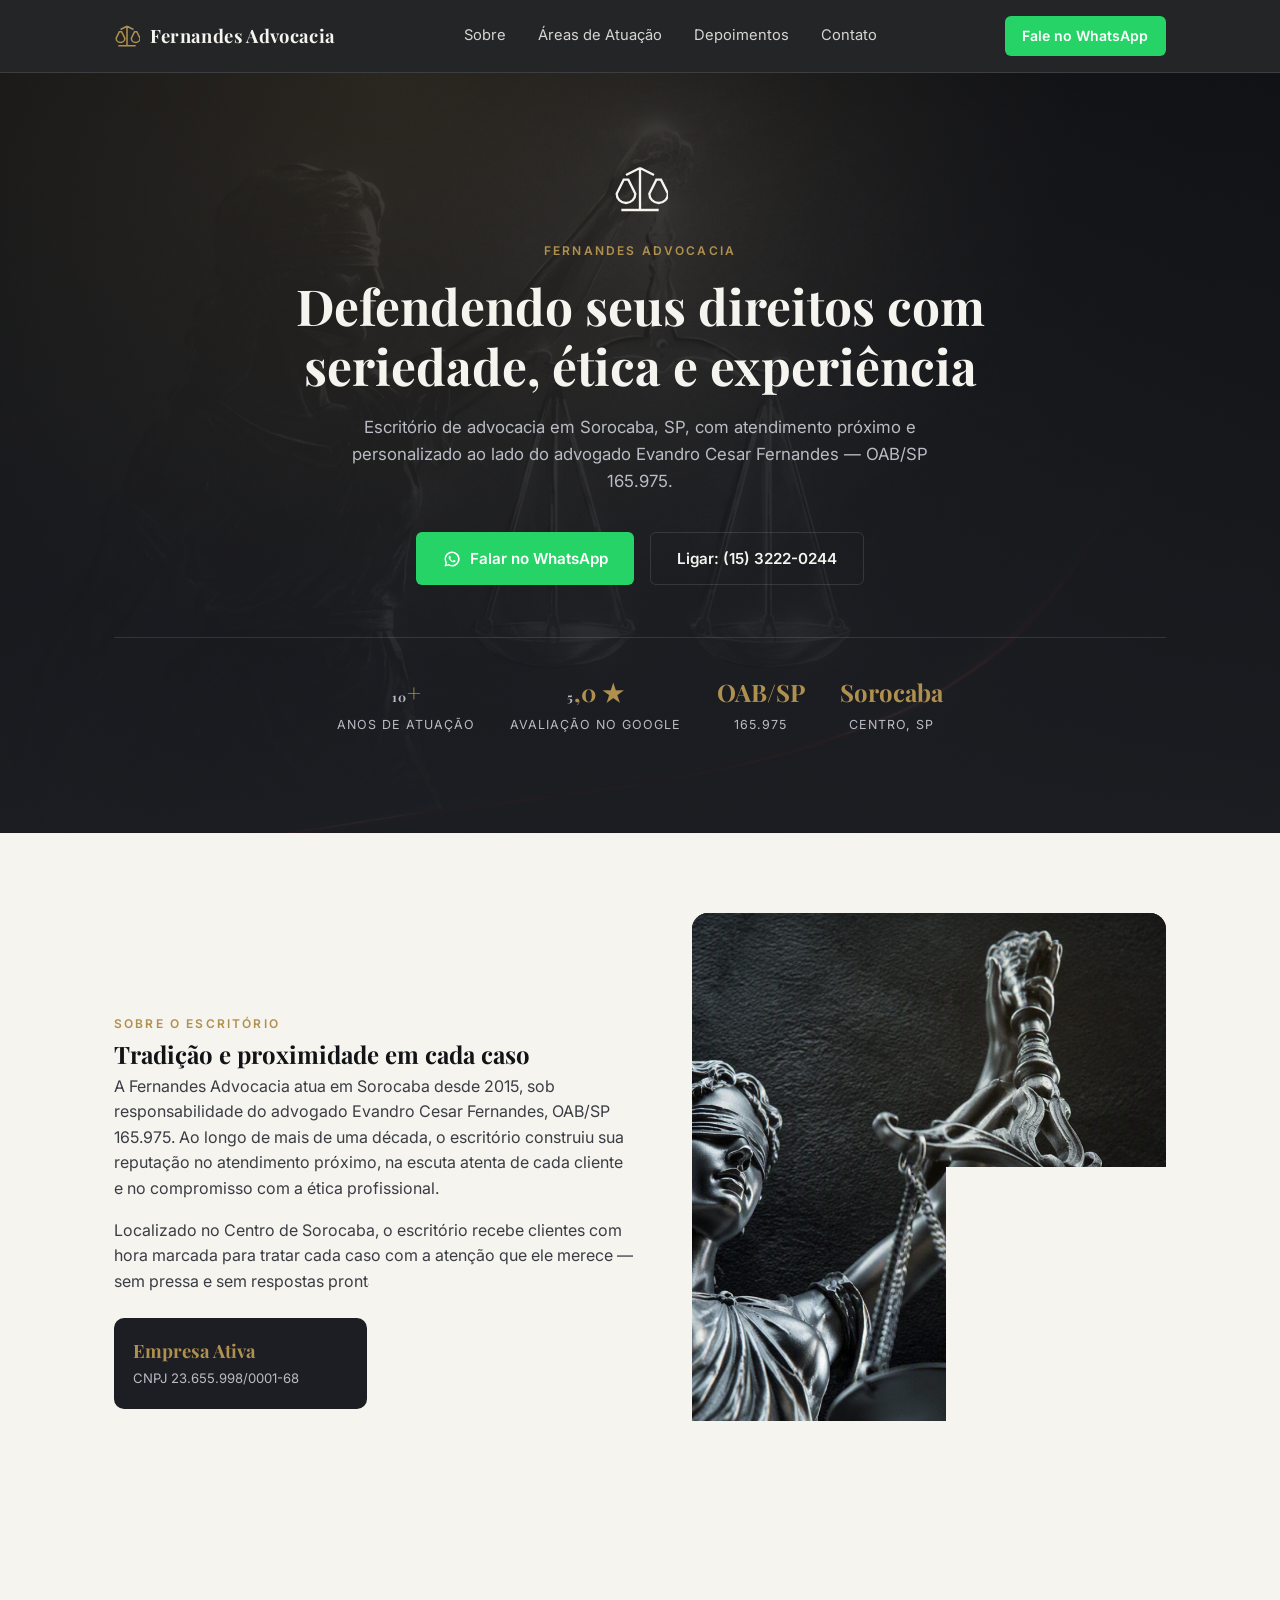
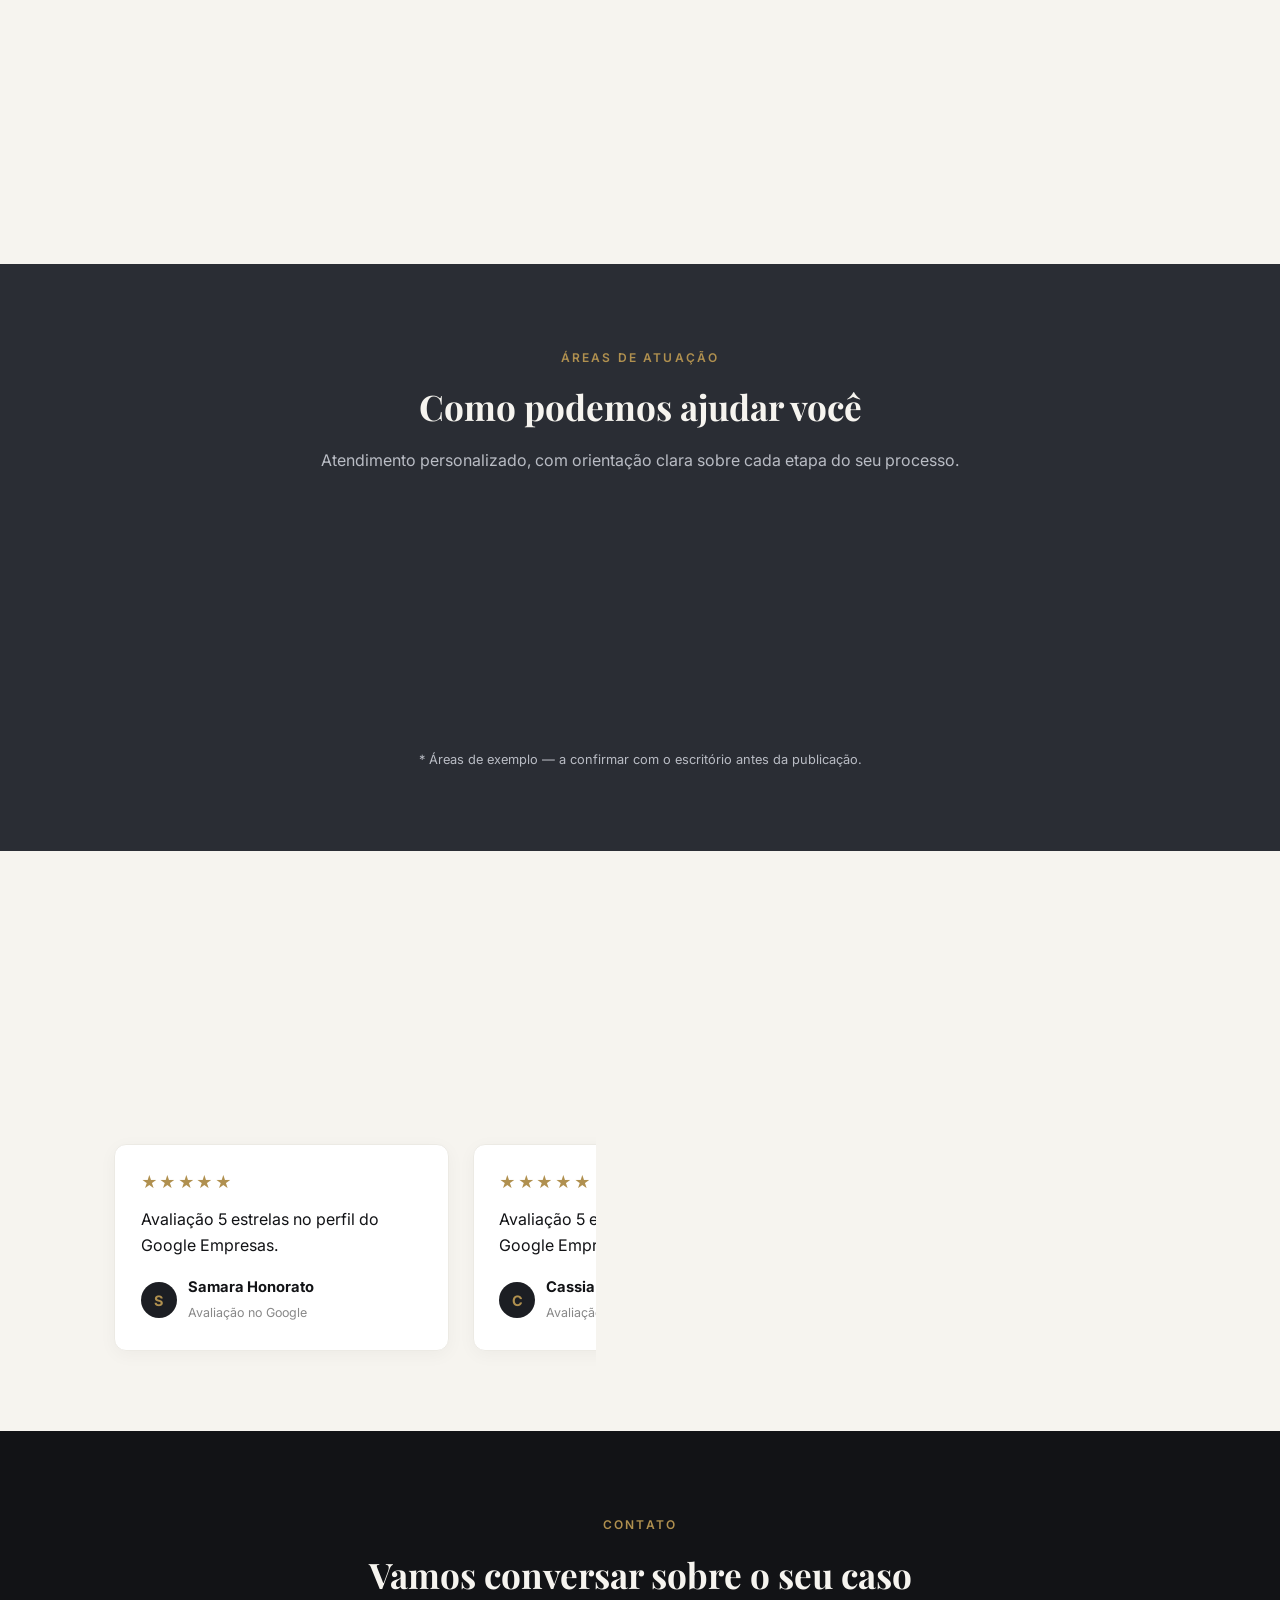
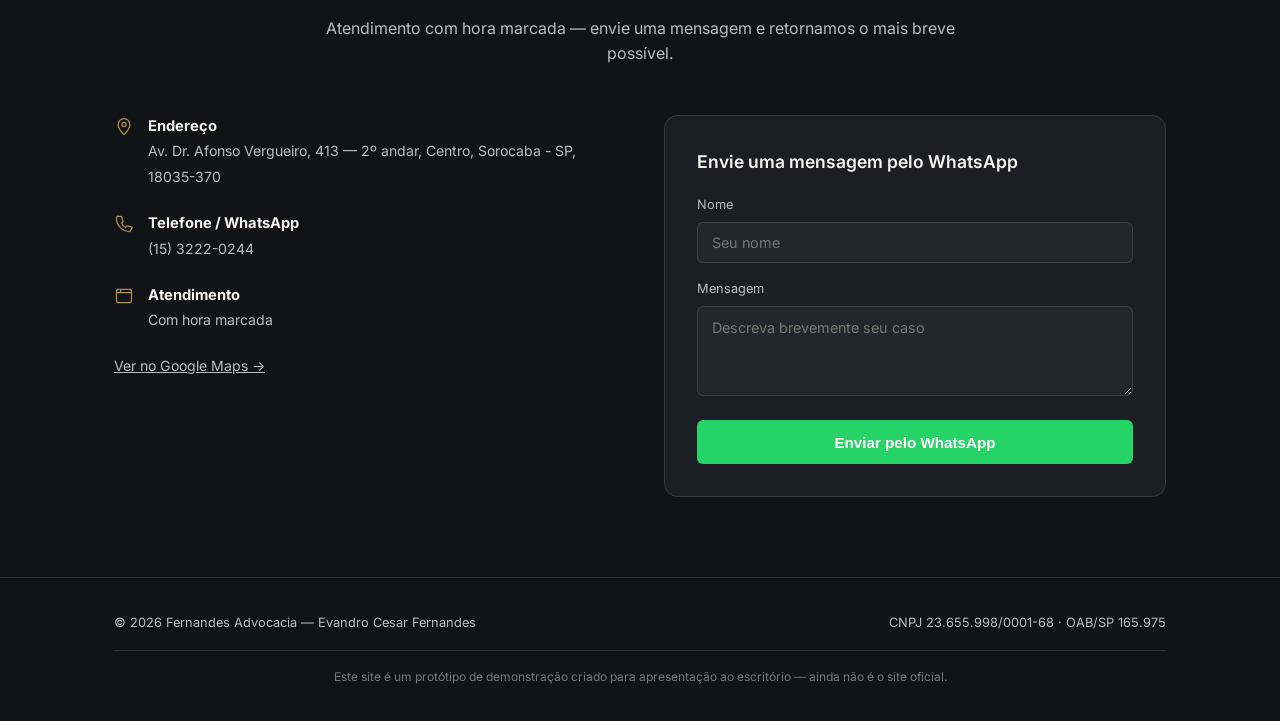
==== index.html @ 1f435424 "Site institucional Fernandes Advocacia" ====
<!DOCTYPE html>
<html lang="pt-BR">
<head>
<meta charset="UTF-8">
<meta name="viewport" content="width=device-width, initial-scale=1.0">
<title>Fernandes Advocacia | Evandro Cesar Fernandes - OAB/SP 165.975</title>
<meta name="description" content="Fernandes Advocacia, com o advogado Evandro Cesar Fernandes, OAB/SP 165.975. Escritório em Sorocaba, SP, com mais de 10 anos de atuação.">
<link rel="icon" href="data:image/svg+xml,%3Csvg xmlns='http://www.w3.org/2000/svg' viewBox='0 0 100 100'%3E%3Ctext y='.9em' font-size='90'%3E%E2%9A%96%EF%B8%8F%3C/text%3E%3C/svg%3E">
<link rel="preconnect" href="https://fonts.googleapis.com">
<link rel="preconnect" href="https://fonts.gstatic.com" crossorigin>
<link href="https://fonts.googleapis.com/css2?family=Playfair+Display:wght@500;600;700&family=Inter:wght@400;500;600;700&display=swap" rel="stylesheet">
<style>
  :root{
    --preto: #121316;
    --carvao: #1c1e23;
    --carvao-claro: #2a2d34;
    --branco: #f6f4ef;
    --cinza: #b9bcc4;
    --dourado: #b0904f;
    --whatsapp: #25D366;
    --borda: rgba(246,244,239,0.12);
  }
  *{margin:0;padding:0;box-sizing:border-box;}
  html{scroll-behavior:smooth;}
  body{
    font-family:'Inter',sans-serif;
    background:var(--branco);
    color:var(--preto);
    line-height:1.6;
    -webkit-font-smoothing:antialiased;
  }
  h1,h2,h3{font-family:'Playfair Display',serif;}
  a{color:inherit;}
  img,svg{display:block;max-width:100%;}
  .container{max-width:1100px;margin:0 auto;padding:0 1.5rem;}
  .eyebrow{
    text-transform:uppercase;
    letter-spacing:.18em;
    font-size:.75rem;
    font-weight:600;
    color:var(--dourado);
  }

  /* ---------- HEADER ---------- */
  header{
    position:sticky;top:0;z-index:50;
    background:rgba(18,19,22,0.92);
    backdrop-filter:blur(6px);
    border-bottom:1px solid var(--borda);
    box-shadow:0 0 0 rgba(0,0,0,0);
    transition:box-shadow .35s ease, background .35s ease;
  }
  header.scrolled{
    background:rgba(18,19,22,0.98);
    box-shadow:0 6px 24px rgba(0,0,0,.28);
  }
  .nav{
    display:flex;align-items:center;justify-content:space-between;
    padding:1rem 1.5rem;
    max-width:1100px;margin:0 auto;
    color:var(--branco);
  }
  .logo{
    display:flex;align-items:center;gap:.6rem;
    font-family:'Playfair Display',serif;
    font-size:1.15rem;font-weight:700;
    letter-spacing:.02em;
  }
  .logo svg{width:26px;height:26px;flex-shrink:0;}
  .nav-links{display:flex;gap:2rem;list-style:none;font-size:.92rem;}
  .nav-links a{text-decoration:none;opacity:.85;transition:opacity .2s;}
  .nav-links a:hover{opacity:1;}
  .nav-cta{
    display:inline-flex;align-items:center;gap:.5rem;
    background:var(--whatsapp);color:#fff;
    padding:.55rem 1.1rem;border-radius:6px;
    font-size:.88rem;font-weight:600;text-decoration:none;
    white-space:nowrap;
  }
  .menu-toggle{display:none;background:none;border:0;color:var(--branco);font-size:1.5rem;cursor:pointer;}
  .nav-links a{position:relative;}
  .nav-links a::after{
    content:"";position:absolute;left:0;bottom:-5px;width:0;height:1px;
    background:var(--dourado);transition:width .25s ease;
  }
  .nav-links a:hover::after{width:100%;}

  /* ---------- HERO ---------- */
  .hero{
    background:
      radial-gradient(ellipse at 30% 0%, rgba(176,144,79,0.14), transparent 55%),
      linear-gradient(180deg, rgba(18,19,22,0.88) 0%, rgba(28,30,35,0.94) 100%),
      url('assets/img/justica-grafico.png');
    background-size:cover;
    background-position:center 30%;
    color:var(--branco);
    padding:5.5rem 0 6rem;
    text-align:center;
  }
  @keyframes heroUp{
    from{opacity:0;transform:translateY(20px);}
    to{opacity:1;transform:translateY(0);}
  }
  .hero .scales{width:56px;height:56px;margin:0 auto 1.5rem;opacity:.9;animation:heroUp .8s ease both;}
  .hero .eyebrow{display:block;margin-bottom:1rem;animation:heroUp .8s ease .1s both;}
  .hero h1{
    font-size:clamp(2rem, 4.5vw, 3.1rem);
    font-weight:700;
    max-width:780px;margin:0 auto 1.2rem;
    line-height:1.2;
    animation:heroUp .8s ease .2s both;
  }
  .hero p.sub{
    color:var(--cinza);
    max-width:600px;margin:0 auto 2.3rem;
    font-size:1.05rem;
    animation:heroUp .8s ease .32s both;
  }
  .hero-actions{display:flex;gap:1rem;justify-content:center;flex-wrap:wrap;animation:heroUp .8s ease .44s both;}
  .btn{
    display:inline-flex;align-items:center;gap:.55rem;
    padding:.85rem 1.6rem;border-radius:6px;
    font-weight:600;font-size:.95rem;text-decoration:none;
    border:1px solid transparent;transition:transform .15s ease, opacity .15s ease;
  }
  .btn:hover{transform:translateY(-1px);}
  .btn-primary{background:var(--whatsapp);color:#fff;}
  .btn-ghost{border-color:var(--borda);color:var(--branco);}
  .btn-ghost:hover{background:rgba(246,244,239,0.06);}

  .trust-strip{
    display:flex;flex-wrap:wrap;justify-content:center;gap:2.2rem;
    margin-top:3.2rem;padding-top:2.2rem;border-top:1px solid var(--borda);
    animation:heroUp .8s ease .56s both;
  }
  .trust-item{text-align:center;}
  .trust-item strong{display:block;font-family:'Playfair Display',serif;font-size:1.5rem;color:var(--dourado);}
  .trust-item span{font-size:.78rem;color:var(--cinza);text-transform:uppercase;letter-spacing:.08em;}

  /* ---------- SECTIONS (light) ---------- */
  section{padding:5rem 0;}
  .section-head{max-width:640px;margin:0 auto 3rem;text-align:center;}
  .section-head h2{font-size:clamp(1.6rem,3vw,2.2rem);margin-top:.6rem;}
  .section-head p{color:#555;margin-top:.8rem;}

  /* ---------- Revelar ao rolar ---------- */
  .reveal{
    opacity:0;transform:translateY(26px);
    transition:opacity .7s ease, transform .7s ease;
  }
  .reveal.is-visible{opacity:1;transform:translateY(0);}
  .areas-grid .area-card:nth-child(1){transition-delay:.05s;}
  .areas-grid .area-card:nth-child(2){transition-delay:.15s;}
  .areas-grid .area-card:nth-child(3){transition-delay:.25s;}
  .areas-grid .area-card:nth-child(4){transition-delay:.35s;}
  .depo-grid .depo-card:nth-child(1){transition-delay:.05s;}
  .depo-grid .depo-card:nth-child(2){transition-delay:.15s;}
  .depo-grid .depo-card:nth-child(3){transition-delay:.25s;}
  .sobre-badges .badge-card:nth-child(2){transition-delay:.12s;}

  /* Sobre */
  .sobre{display:grid;grid-template-columns:1.1fr 1fr;gap:3.5rem;align-items:center;}
  .sobre-texto p{color:#3a3d44;margin-bottom:1rem;}
  .sobre-badges{display:grid;grid-template-columns:1fr 1fr;gap:1rem;margin-top:1.5rem;}
  .badge-card{
    background:var(--carvao);color:var(--branco);
    padding:1.1rem 1.2rem;border-radius:10px;
    transition:transform .25s ease;
  }
  .badge-card:hover{transform:translateY(-3px);}
  .badge-card strong{display:block;font-family:'Playfair Display',serif;color:var(--dourado);font-size:1.15rem;}
  .badge-card span{font-size:.82rem;color:var(--cinza);}
  .sobre-visual{
    background:linear-gradient(160deg, var(--preto), var(--carvao-claro));
    border-radius:16px;
    aspect-ratio:4/5;
    display:flex;align-items:center;justify-content:center;
    position:relative;overflow:hidden;
  }
  .sobre-visual img{width:100%;height:100%;object-fit:cover;object-position:60% 30%;}
  .sobre-visual::after{
    content:"";position:absolute;inset:0;
    background:radial-gradient(circle at 70% 20%, rgba(176,144,79,0.14), transparent 60%);
    pointer-events:none;
  }

  /* Faixa de destaque com imagem */
  .banner-imagem{
    position:relative;
    padding:6rem 0;
    background:
      linear-gradient(180deg, rgba(18,19,22,0.82), rgba(18,19,22,0.9)),
      url('assets/img/balanca-macro.png');
    background-size:cover;
    background-position:center;
    color:var(--branco);
    text-align:center;
  }
  .banner-imagem blockquote{
    font-family:'Playfair Display',serif;
    font-size:clamp(1.4rem,3vw,2rem);
    font-weight:600;font-style:italic;
    max-width:680px;margin:1rem auto 0;
    line-height:1.4;
  }

  /* Áreas */
  .areas{background:var(--carvao-claro);color:var(--branco);}
  .areas .section-head p{color:var(--cinza);}
  .areas-grid{display:grid;grid-template-columns:repeat(auto-fit,minmax(230px,1fr));gap:1.2rem;}
  .area-card{
    background:rgba(246,244,239,0.04);
    border:1px solid var(--borda);
    border-radius:10px;
    padding:1.6rem 1.4rem;
    transition:transform .3s ease, background .3s ease, border-color .3s ease;
  }
  .area-card:hover{
    transform:translateY(-5px);
    background:rgba(246,244,239,0.07);
    border-color:rgba(176,144,79,0.4);
  }
  .area-card svg{width:28px;height:28px;color:var(--dourado);margin-bottom:.9rem;transition:transform .3s ease;}
  .area-card:hover svg{transform:scale(1.12);}
  .area-card h3{font-size:1.05rem;font-weight:600;font-family:'Inter',sans-serif;margin-bottom:.4rem;}
  .area-card p{font-size:.88rem;color:var(--cinza);}

  /* Depoimentos */
  .stars{color:var(--dourado);font-size:1rem;letter-spacing:.1em;margin-bottom:.7rem;}
  .depo-grid{display:grid;grid-template-columns:repeat(auto-fit,minmax(240px,1fr));gap:1.5rem;}
  .depo-card{
    background:#fff;border:1px solid #eceae4;border-radius:12px;
    padding:1.6rem;box-shadow:0 4px 18px rgba(0,0,0,.04);
    transition:transform .3s ease, box-shadow .3s ease;
  }
  .depo-card:hover{
    transform:translateY(-5px);
    box-shadow:0 14px 32px rgba(0,0,0,.09);
  }
  .depo-quem{display:flex;align-items:center;gap:.7rem;margin-top:1.1rem;}
  .avatar{
    width:36px;height:36px;border-radius:50%;
    background:var(--carvao);color:var(--dourado);
    display:flex;align-items:center;justify-content:center;
    font-weight:700;font-size:.9rem;
  }
  .depo-quem strong{display:block;font-size:.92rem;}
  .depo-quem span{font-size:.78rem;color:#888;}
  .avaliacao-geral{
    display:flex;align-items:center;justify-content:center;gap:.6rem;
    margin-bottom:2.5rem;font-size:.95rem;color:#444;
  }
  .avaliacao-geral b{font-size:1.3rem;color:var(--preto);}

  /* Contato */
  .contato{background:var(--preto);color:var(--branco);}
  .contato .section-head p{color:var(--cinza);}
  .contato-grid{display:grid;grid-template-columns:1fr 1fr;gap:3rem;}
  .contato-info li{
    list-style:none;display:flex;gap:.9rem;margin-bottom:1.4rem;align-items:flex-start;
  }
  .contato-info svg{width:20px;height:20px;color:var(--dourado);flex-shrink:0;margin-top:.15rem;}
  .contato-info strong{display:block;font-size:.92rem;}
  .contato-info span, .contato-info a{font-size:.88rem;color:var(--cinza);text-decoration:none;}
  .contato-info a:hover{color:var(--branco);}

  .form-card{
    background:var(--carvao);border:1px solid var(--borda);
    border-radius:14px;padding:2rem;
  }
  .form-card h3{font-size:1.1rem;margin-bottom:1.2rem;font-family:'Inter',sans-serif;font-weight:600;}
  .field{margin-bottom:1rem;}
  .field label{display:block;font-size:.8rem;color:var(--cinza);margin-bottom:.4rem;}
  .field input, .field textarea{
    width:100%;padding:.7rem .85rem;border-radius:6px;
    border:1px solid var(--borda);background:rgba(246,244,239,0.04);
    color:var(--branco);font-family:'Inter',sans-serif;font-size:.9rem;
  }
  .field textarea{resize:vertical;min-height:90px;}
  .field input::placeholder, .field textarea::placeholder{color:#777;}

  footer{
    background:var(--preto);color:var(--cinza);
    padding:2.2rem 0;border-top:1px solid var(--borda);
    font-size:.8rem;
  }
  .footer-inner{display:flex;justify-content:space-between;flex-wrap:wrap;gap:.8rem;align-items:center;}
  .demo-note{
    text-align:center;font-size:.75rem;color:#777;
    padding-top:1rem;margin-top:1rem;border-top:1px solid var(--borda);
  }

  @media (max-width:820px){
    .sobre, .contato-grid{grid-template-columns:1fr;}
    .sobre-visual{order:-1;aspect-ratio:16/9;}
  }
  @media (max-width:680px){
    .nav-links, .nav-cta{display:none;}
    .menu-toggle{display:block;}
    .nav-links.open{
      display:flex;flex-direction:column;
      position:absolute;top:100%;left:0;right:0;
      background:var(--preto);padding:1.2rem 1.5rem;gap:1.1rem;
      border-bottom:1px solid var(--borda);
    }
    .nav-links.open a{opacity:1;}
  }

  @media (prefers-reduced-motion: reduce){
    .reveal{opacity:1 !important;transform:none !important;}
    *, *::before, *::after{
      animation-duration:0.001ms !important;
      animation-iteration-count:1 !important;
      transition-duration:0.001ms !important;
      scroll-behavior:auto !important;
    }
  }
</style>
</head>
<body>

<header>
  <div class="nav">
    <div class="logo">
      <svg viewBox="0 0 24 24" fill="none" stroke="#b0904f" stroke-width="1.4"><path d="M12 3v18M5 8l-3 6a4 4 0 0 0 8 0l-3-6ZM19 8l-3 6a4 4 0 0 0 8 0l-3-6ZM4 21h16M12 3l6 3M12 3 6 6"/></svg>
      Fernandes Advocacia
    </div>
    <ul class="nav-links" id="nav-links">
      <li><a href="#sobre">Sobre</a></li>
      <li><a href="#areas">Áreas de Atuação</a></li>
      <li><a href="#depoimentos">Depoimentos</a></li>
      <li><a href="#contato">Contato</a></li>
    </ul>
    <a class="nav-cta" href="https://wa.me/551532220244" target="_blank" rel="noopener">Fale no WhatsApp</a>
    <button class="menu-toggle" id="menu-toggle" aria-label="Abrir menu">☰</button>
  </div>
</header>

<section class="hero">
  <div class="container">
    <svg class="scales" viewBox="0 0 24 24" fill="none" stroke="#f6f4ef" stroke-width="1"><path d="M12 3v18M5 8l-3 6a4 4 0 0 0 8 0l-3-6ZM19 8l-3 6a4 4 0 0 0 8 0l-3-6ZM4 21h16M12 3l6 3M12 3 6 6"/></svg>
    <span class="eyebrow">Fernandes Advocacia</span>
    <h1>Defendendo seus direitos com seriedade, ética e experiência</h1>
    <p class="sub">Escritório de advocacia em Sorocaba, SP, com atendimento próximo e personalizado ao lado do advogado Evandro Cesar Fernandes — OAB/SP 165.975.</p>
    <div class="hero-actions">
      <a class="btn btn-primary" href="https://wa.me/551532220244" target="_blank" rel="noopener">
        <svg width="18" height="18" viewBox="0 0 24 24" fill="currentColor"><path d="M12 2a10 10 0 0 0-8.6 15L2 22l5.2-1.4A10 10 0 1 0 12 2Zm0 18a8 8 0 0 1-4.1-1.1l-.3-.2-3 .8.8-2.9-.2-.3A8 8 0 1 1 12 20Zm4.4-5.9c-.2-.1-1.4-.7-1.6-.8-.2-.1-.4-.1-.5.1-.2.2-.6.8-.8 1-.1.2-.3.2-.5.1-.2-.1-1-.4-1.9-1.2-.7-.6-1.2-1.4-1.3-1.6-.1-.2 0-.4.1-.5l.4-.4c.1-.1.2-.3.2-.4.1-.2 0-.3 0-.5s-.5-1.2-.7-1.7c-.2-.4-.4-.4-.5-.4h-.5c-.2 0-.4.1-.6.3-.2.2-.8.8-.8 1.9s.8 2.2.9 2.4c.1.2 1.6 2.5 4 3.5.6.2 1 .4 1.3.5.6.2 1.1.1 1.5-.1.5-.2 1.4-.6 1.6-1.1.2-.5.2-.9.1-1Z"/></svg>
        Falar no WhatsApp
      </a>
      <a class="btn btn-ghost" href="tel:+551532220244">Ligar: (15) 3222-0244</a>
    </div>

    <div class="trust-strip">
      <div class="trust-item"><strong><span class="counter" data-target="10">0</span>+</strong><span>Anos de atuação</span></div>
      <div class="trust-item"><strong><span class="counter" data-target="5">0</span>,0 ★</strong><span>Avaliação no Google</span></div>
      <div class="trust-item"><strong>OAB/SP</strong><span>165.975</span></div>
      <div class="trust-item"><strong>Sorocaba</strong><span>Centro, SP</span></div>
    </div>
  </div>
</section>

<section id="sobre">
  <div class="container sobre">
    <div class="sobre-texto reveal">
      <span class="eyebrow">Sobre o escritório</span>
      <h2>Tradição e proximidade em cada caso</h2>
      <p>A Fernandes Advocacia atua em Sorocaba desde 2015, sob responsabilidade do advogado Evandro Cesar Fernandes, OAB/SP 165.975. Ao longo de mais de uma década, o escritório construiu sua reputação no atendimento próximo, na escuta atenta de cada cliente e no compromisso com a ética profissional.</p>
      <p>Localizado no Centro de Sorocaba, o escritório recebe clientes com hora marcada para tratar cada caso com a atenção que ele merece — sem pressa e sem respostas prontas.</p>
      <div class="sobre-badges">
        <div class="badge-card"><strong>Empresa Ativa</strong><span>CNPJ 23.655.998/0001-68</span></div>
        <div class="badge-card"><strong>Desde 2015</strong><span>Mais de 10 anos de atuação</span></div>
      </div>
    </div>
    <div class="sobre-visual reveal">
      <img src="assets/img/justica-detalhe.png" alt="Estátua da Justiça segurando a balança, close-up">
    </div>
  </div>
</section>

<section class="banner-imagem">
  <div class="container reveal">
    <span class="eyebrow">Fernandes Advocacia</span>
    <blockquote>"Equilíbrio, ética e justiça em cada decisão."</blockquote>
  </div>
</section>

<section class="areas" id="areas">
  <div class="container">
    <div class="section-head reveal">
      <span class="eyebrow">Áreas de Atuação</span>
      <h2>Como podemos ajudar você</h2>
      <p>Atendimento personalizado, com orientação clara sobre cada etapa do seu processo.</p>
    </div>
    <div class="areas-grid">
      <div class="area-card reveal">
        <svg viewBox="0 0 24 24" fill="none" stroke="currentColor" stroke-width="1.4"><path d="M4 21V9l8-6 8 6v12M9 21v-6h6v6"/></svg>
        <h3>Direito Civil</h3>
        <p>Contratos, indenizações e questões patrimoniais.</p>
      </div>
      <div class="area-card reveal">
        <svg viewBox="0 0 24 24" fill="none" stroke="currentColor" stroke-width="1.4"><path d="M12 21c4-2 7-5 7-10V5l-7-3-7 3v6c0 5 3 8 7 10Z"/></svg>
        <h3>Direito de Família</h3>
        <p>Divórcio, pensão alimentícia, guarda e inventário.</p>
      </div>
      <div class="area-card reveal">
        <svg viewBox="0 0 24 24" fill="none" stroke="currentColor" stroke-width="1.4"><path d="M3 7h18M3 12h18M3 17h12"/></svg>
        <h3>Direito Trabalhista</h3>
        <p>Defesa de direitos de trabalhadores e empregadores.</p>
      </div>
      <div class="area-card reveal">
        <svg viewBox="0 0 24 24" fill="none" stroke="currentColor" stroke-width="1.4"><path d="M3 21h18M5 21V8l7-5 7 5v13M9 21v-5h6v5"/></svg>
        <h3>Direito Empresarial</h3>
        <p>Assessoria jurídica contínua para pequenas empresas.</p>
      </div>
    </div>
    <p style="text-align:center;color:var(--cinza);font-size:.8rem;margin-top:2rem;">
      * Áreas de exemplo — a confirmar com o escritório antes da publicação.
    </p>
  </div>
</section>

<section id="depoimentos">
  <div class="container">
    <div class="section-head reveal">
      <span class="eyebrow">Depoimentos</span>
      <h2>O que dizem nossos clientes</h2>
    </div>
    <div class="avaliacao-geral reveal"><b>5,0</b> ★★★★★ &nbsp;— 3 avaliações no Google</div>
    <div class="depo-grid">
      <div class="depo-card reveal">
        <div class="stars">★★★★★</div>
        <p>Avaliação 5 estrelas no perfil do Google Empresas.</p>
        <div class="depo-quem">
          <div class="avatar">S</div>
          <div><strong>Samara Honorato</strong><span>Avaliação no Google</span></div>
        </div>
      </div>
      <div class="depo-card reveal">
        <div class="stars">★★★★★</div>
        <p>Avaliação 5 estrelas no perfil do Google Empresas.</p>
        <div class="depo-quem">
          <div class="avatar">C</div>
          <div><strong>Cassia de Jesus</strong><span>Avaliação no Google</span></div>
        </div>
      </div>
      <div class="depo-card reveal">
        <div class="stars">★★★★★</div>
        <p>Avaliação 5 estrelas no perfil do Google Empresas.</p>
        <div class="depo-quem">
          <div class="avatar">C</div>
          <div><strong>Celso Custodio</strong><span>Avaliação no Google</span></div>
        </div>
      </div>
    </div>
  </div>
</section>

<section class="contato" id="contato">
  <div class="container">
    <div class="section-head reveal">
      <span class="eyebrow">Contato</span>
      <h2>Vamos conversar sobre o seu caso</h2>
      <p>Atendimento com hora marcada — envie uma mensagem e retornamos o mais breve possível.</p>
    </div>
    <div class="contato-grid">
      <ul class="contato-info reveal">
        <li>
          <svg viewBox="0 0 24 24" fill="none" stroke="currentColor" stroke-width="1.5"><path d="M12 21s7-6.5 7-12a7 7 0 1 0-14 0c0 5.5 7 12 7 12Z"/><circle cx="12" cy="9" r="2.5"/></svg>
          <div><strong>Endereço</strong><span>Av. Dr. Afonso Vergueiro, 413 — 2º andar, Centro, Sorocaba - SP, 18035-370</span></div>
        </li>
        <li>
          <svg viewBox="0 0 24 24" fill="none" stroke="currentColor" stroke-width="1.5"><path d="M3 5c0 9 7 16 16 16l3-5-6-2-2 2c-2-1-4-3-5-5l2-2-2-6-5-.5Z"/></svg>
          <div><strong>Telefone / WhatsApp</strong><a href="tel:+551532220244">(15) 3222-0244</a></div>
        </li>
        <li>
          <svg viewBox="0 0 24 24" fill="none" stroke="currentColor" stroke-width="1.5"><rect x="3" y="4" width="18" height="16" rx="2"/><path d="M3 8h18M8 4v4"/></svg>
          <div><strong>Atendimento</strong><span>Com hora marcada</span></div>
        </li>
        <li>
          <a href="https://www.google.com/maps/search/?api=1&query=Fernandes+Advocacia+Av+Dr+Afonso+Vergueiro+413+Sorocaba" target="_blank" rel="noopener" style="text-decoration:underline;">Ver no Google Maps →</a>
        </li>
      </ul>

      <div class="form-card reveal">
        <h3>Envie uma mensagem pelo WhatsApp</h3>
        <form id="contato-form">
          <div class="field">
            <label for="nome">Nome</label>
            <input id="nome" type="text" placeholder="Seu nome" required>
          </div>
          <div class="field">
            <label for="mensagem">Mensagem</label>
            <textarea id="mensagem" placeholder="Descreva brevemente seu caso" required></textarea>
          </div>
          <button type="submit" class="btn btn-primary" style="width:100%;justify-content:center;border:none;cursor:pointer;">Enviar pelo WhatsApp</button>
        </form>
      </div>
    </div>
  </div>
</section>

<footer>
  <div class="container">
    <div class="footer-inner">
      <span>© 2026 Fernandes Advocacia — Evandro Cesar Fernandes</span>
      <span>CNPJ 23.655.998/0001-68 · OAB/SP 165.975</span>
    </div>
    <div class="demo-note">
      Este site é um protótipo de demonstração criado para apresentação ao escritório — ainda não é o site oficial.
    </div>
  </div>
</footer>

<script>
  var navLinks = document.getElementById('nav-links');
  document.getElementById('menu-toggle').addEventListener('click', function(){
    navLinks.classList.toggle('open');
  });
  navLinks.querySelectorAll('a').forEach(function(a){
    a.addEventListener('click', function(){ navLinks.classList.remove('open'); });
  });

  document.getElementById('contato-form').addEventListener('submit', function(e){
    e.preventDefault();
    var nome = document.getElementById('nome').value.trim();
    var mensagem = document.getElementById('mensagem').value.trim();
    var texto = 'Olá! Meu nome é ' + nome + '. ' + mensagem;
    window.open('https://wa.me/551532220244?text=' + encodeURIComponent(texto), '_blank');
  });

  // Header ganha sombra ao rolar a página
  var header = document.querySelector('header');
  window.addEventListener('scroll', function(){
    header.classList.toggle('scrolled', window.scrollY > 10);
  }, { passive: true });

  // Revelar seções suavemente conforme entram na tela
  var revealEls = document.querySelectorAll('.reveal');
  if('IntersectionObserver' in window){
    var io = new IntersectionObserver(function(entries){
      entries.forEach(function(entry){
        if(entry.isIntersecting){
          entry.target.classList.add('is-visible');
          io.unobserve(entry.target);
        }
      });
    }, { threshold: 0.15, rootMargin: '0px 0px -40px 0px' });
    revealEls.forEach(function(el){ io.observe(el); });
  } else {
    revealEls.forEach(function(el){ el.classList.add('is-visible'); });
  }

  // Contadores animados nos números de destaque do topo
  var counters = document.querySelectorAll('.counter');
  var counted = false;
  function animateCounters(){
    if(counted) return;
    counted = true;
    counters.forEach(function(el){
      var target = parseFloat(el.getAttribute('data-target'));
      var startTime = null;
      var duration = 1100;
      function step(ts){
        if(!startTime) startTime = ts;
        var progress = Math.min((ts - startTime) / duration, 1);
        el.textContent = Math.floor(progress * target);
        if(progress < 1){ requestAnimationFrame(step); }
        else { el.textContent = target; }
      }
      requestAnimationFrame(step);
    });
  }
  setTimeout(animateCounters, 700);
</script>

</body>
</html>
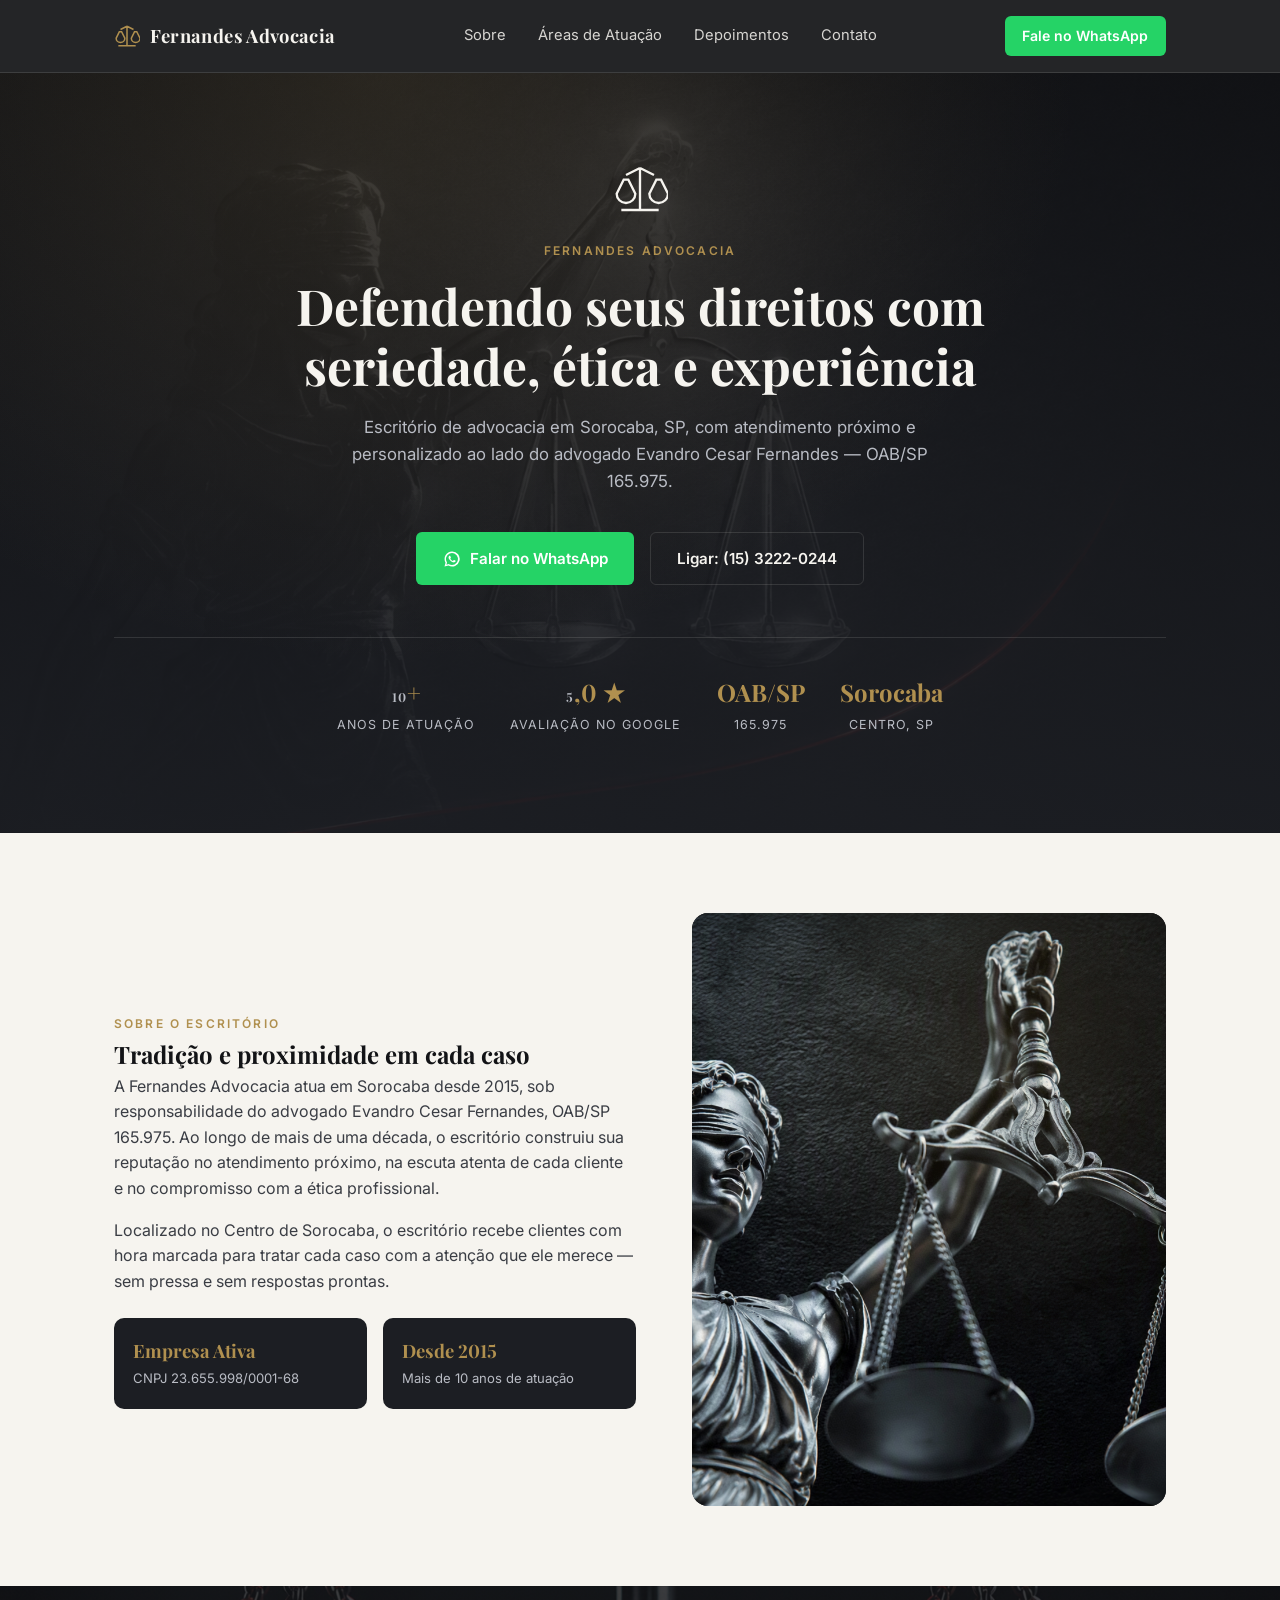
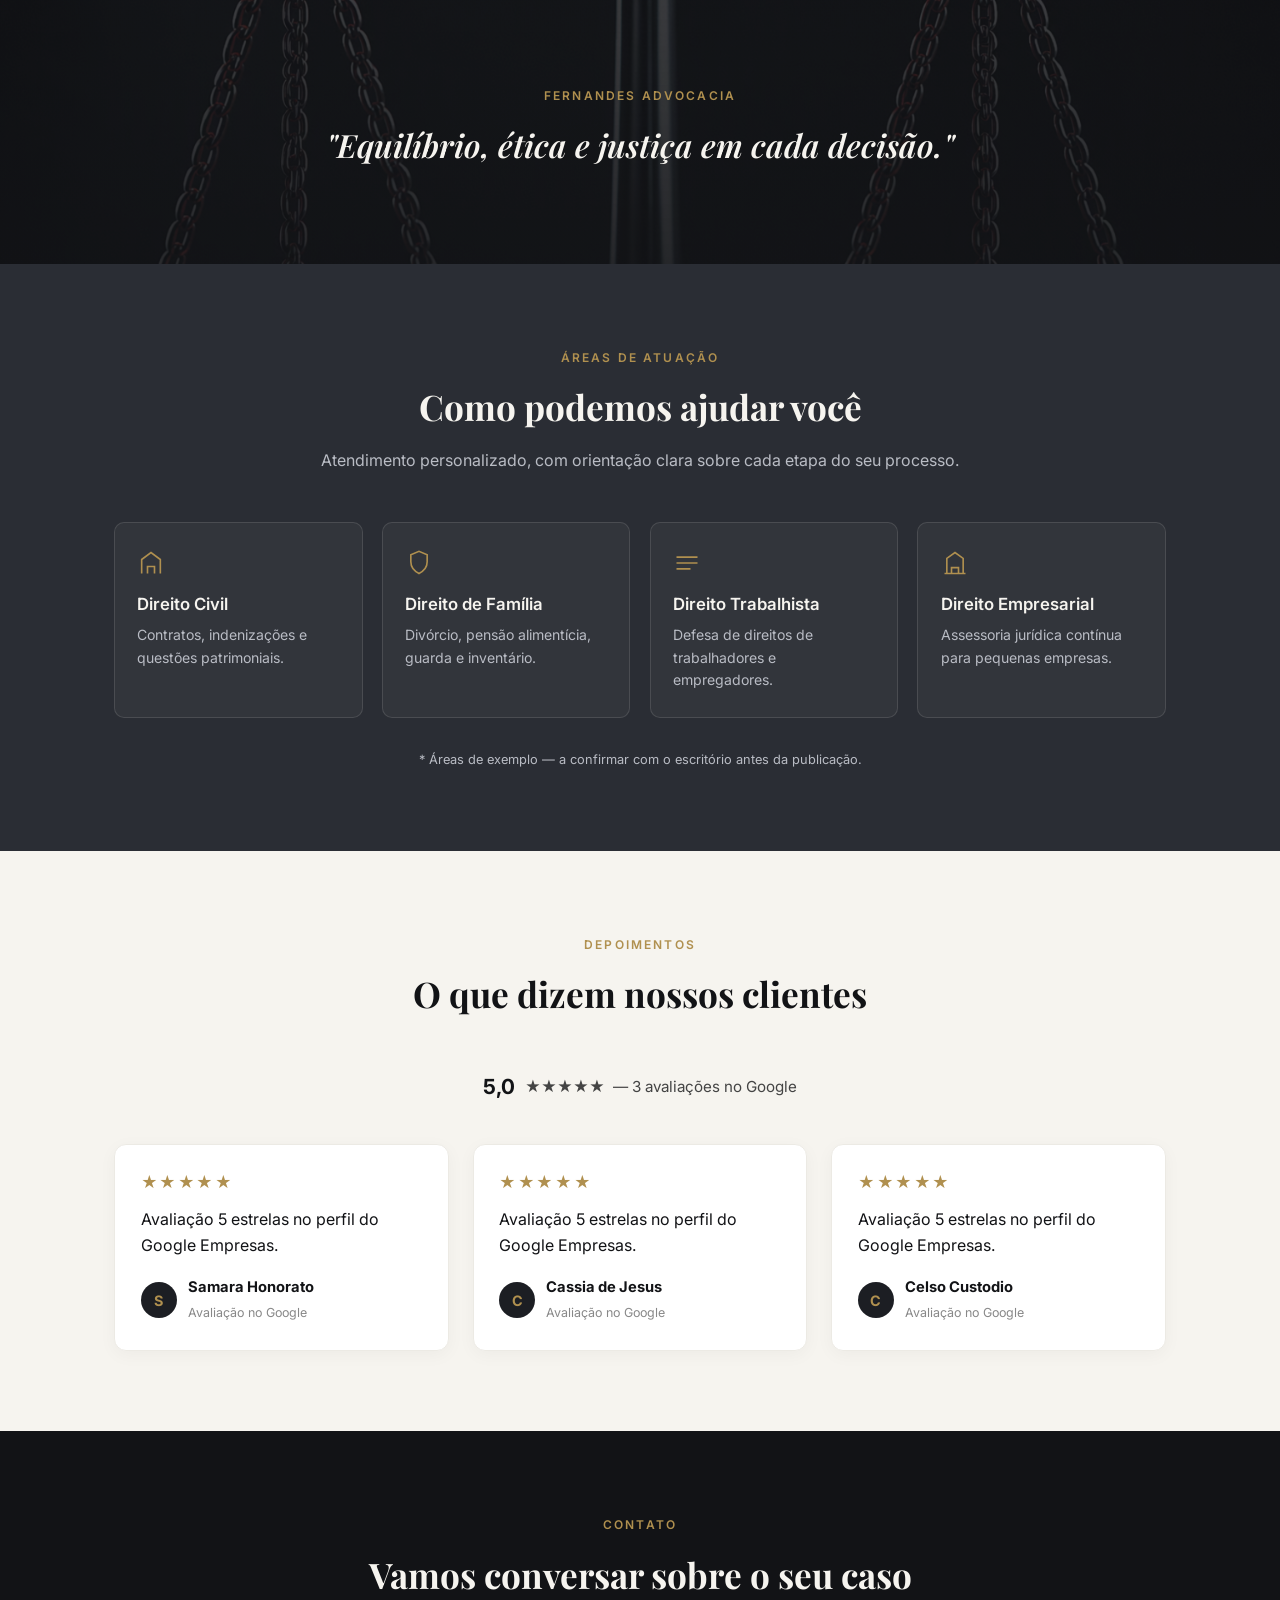
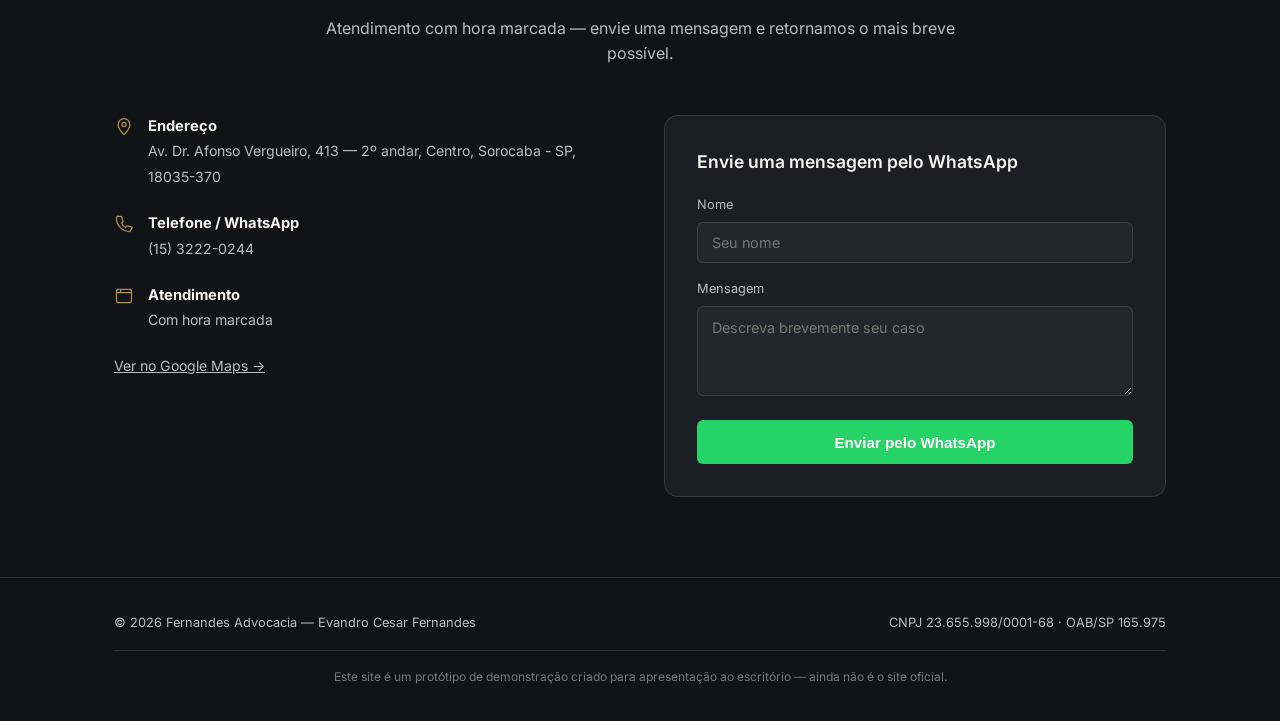
==== commit f0f9097e: "Corrige números quebrados no destaque de confiança do hero A fonte serifada (Playfair Display) usa a" ====
--- a/index.html
+++ b/index.html
@@ -30,6 +30,7 @@
     -webkit-font-smoothing:antialiased;
   }
   h1,h2,h3{font-family:'Playfair Display',serif;}
+  .logo, .trust-item strong, .badge-card strong{font-variant-numeric:lining-nums proportional-nums;}
   a{color:inherit;}
   img,svg{display:block;max-width:100%;}
   .container{max-width:1100px;margin:0 auto;padding:0 1.5rem;}
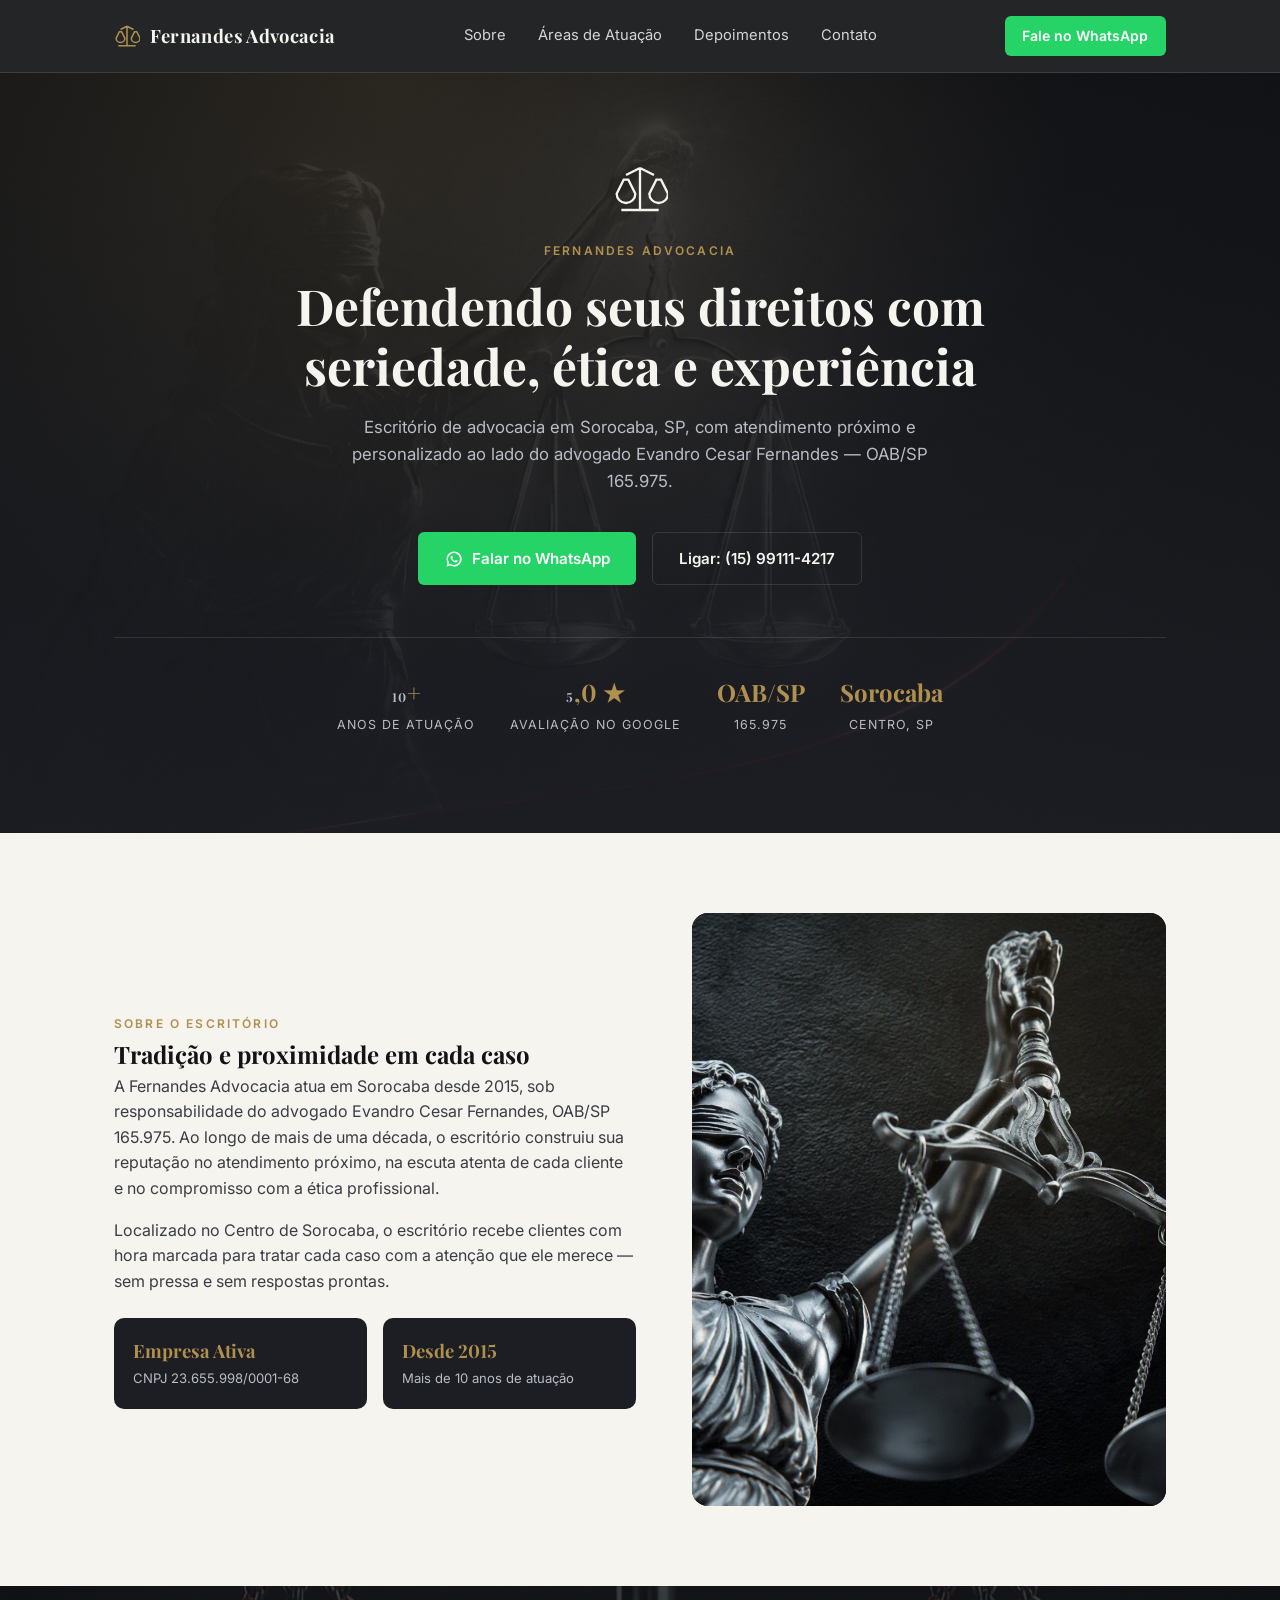
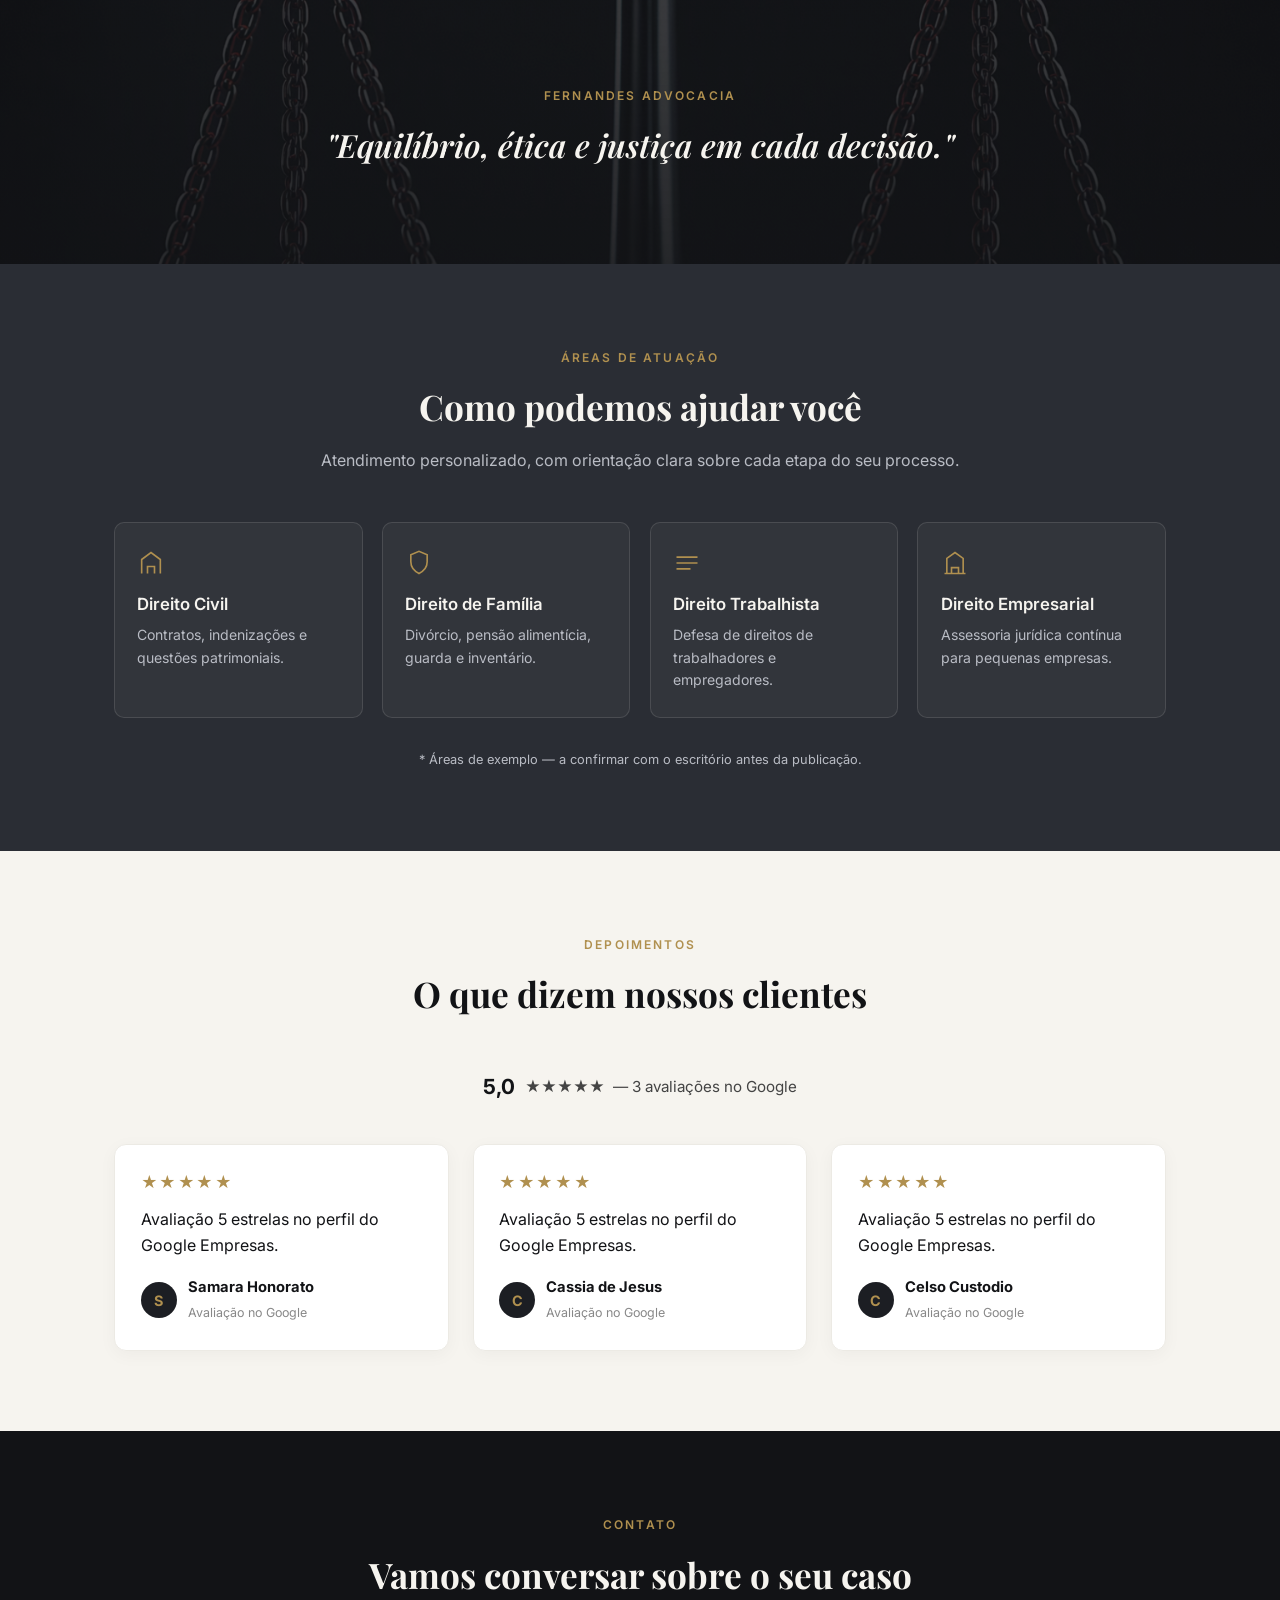
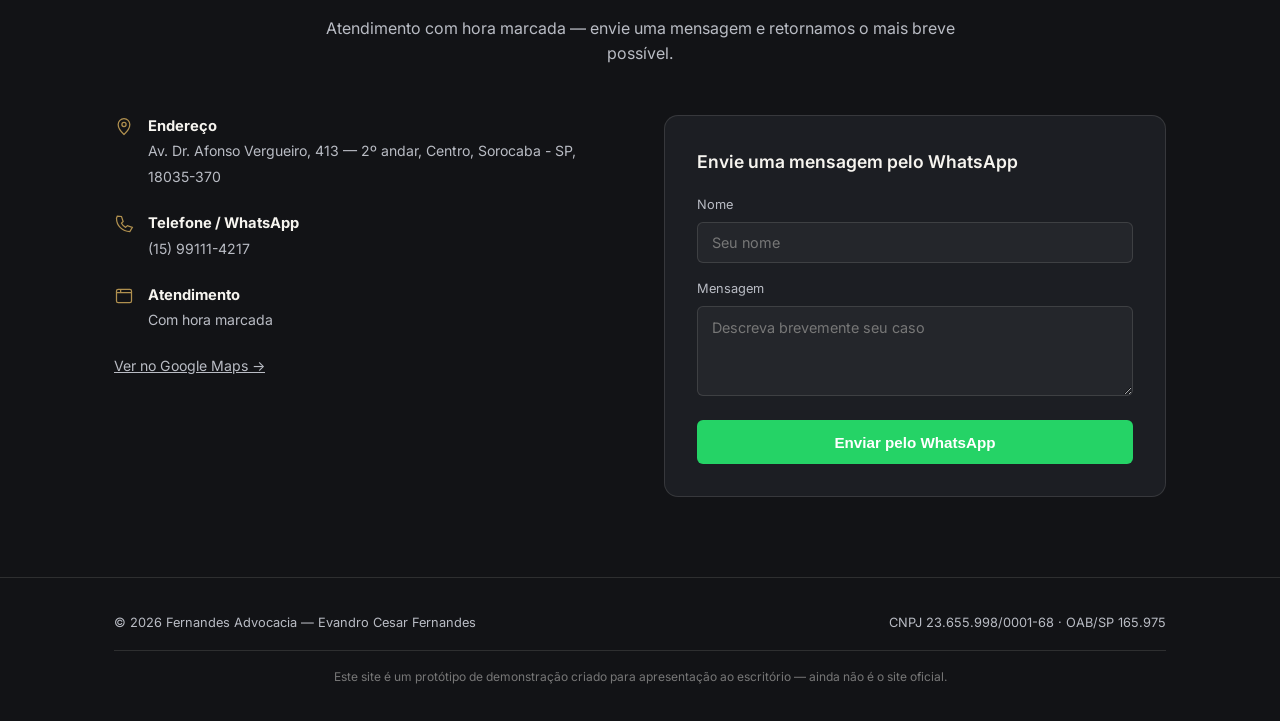
==== commit 642aa3c4: "Corrige número de telefone/WhatsApp do escritório O número que estava na placa (15 3222-0244) não é " ====
--- a/index.html
+++ b/index.html
@@ -332,7 +332,7 @@
       <li><a href="#depoimentos">Depoimentos</a></li>
       <li><a href="#contato">Contato</a></li>
     </ul>
-    <a class="nav-cta" href="https://wa.me/551532220244" target="_blank" rel="noopener">Fale no WhatsApp</a>
+    <a class="nav-cta" href="https://wa.me/5515991114217" target="_blank" rel="noopener">Fale no WhatsApp</a>
     <button class="menu-toggle" id="menu-toggle" aria-label="Abrir menu">☰</button>
   </div>
 </header>
@@ -344,11 +344,11 @@
     <h1>Defendendo seus direitos com seriedade, ética e experiência</h1>
     <p class="sub">Escritório de advocacia em Sorocaba, SP, com atendimento próximo e personalizado ao lado do advogado Evandro Cesar Fernandes — OAB/SP 165.975.</p>
     <div class="hero-actions">
-      <a class="btn btn-primary" href="https://wa.me/551532220244" target="_blank" rel="noopener">
+      <a class="btn btn-primary" href="https://wa.me/5515991114217" target="_blank" rel="noopener">
         <svg width="18" height="18" viewBox="0 0 24 24" fill="currentColor"><path d="M12 2a10 10 0 0 0-8.6 15L2 22l5.2-1.4A10 10 0 1 0 12 2Zm0 18a8 8 0 0 1-4.1-1.1l-.3-.2-3 .8.8-2.9-.2-.3A8 8 0 1 1 12 20Zm4.4-5.9c-.2-.1-1.4-.7-1.6-.8-.2-.1-.4-.1-.5.1-.2.2-.6.8-.8 1-.1.2-.3.2-.5.1-.2-.1-1-.4-1.9-1.2-.7-.6-1.2-1.4-1.3-1.6-.1-.2 0-.4.1-.5l.4-.4c.1-.1.2-.3.2-.4.1-.2 0-.3 0-.5s-.5-1.2-.7-1.7c-.2-.4-.4-.4-.5-.4h-.5c-.2 0-.4.1-.6.3-.2.2-.8.8-.8 1.9s.8 2.2.9 2.4c.1.2 1.6 2.5 4 3.5.6.2 1 .4 1.3.5.6.2 1.1.1 1.5-.1.5-.2 1.4-.6 1.6-1.1.2-.5.2-.9.1-1Z"/></svg>
         Falar no WhatsApp
       </a>
-      <a class="btn btn-ghost" href="tel:+551532220244">Ligar: (15) 3222-0244</a>
+      <a class="btn btn-ghost" href="tel:+5515991114217">Ligar: (15) 99111-4217</a>
     </div>
 
     <div class="trust-strip">
@@ -471,7 +471,7 @@
         </li>
         <li>
           <svg viewBox="0 0 24 24" fill="none" stroke="currentColor" stroke-width="1.5"><path d="M3 5c0 9 7 16 16 16l3-5-6-2-2 2c-2-1-4-3-5-5l2-2-2-6-5-.5Z"/></svg>
-          <div><strong>Telefone / WhatsApp</strong><a href="tel:+551532220244">(15) 3222-0244</a></div>
+          <div><strong>Telefone / WhatsApp</strong><a href="tel:+5515991114217">(15) 99111-4217</a></div>
         </li>
         <li>
           <svg viewBox="0 0 24 24" fill="none" stroke="currentColor" stroke-width="1.5"><rect x="3" y="4" width="18" height="16" rx="2"/><path d="M3 8h18M8 4v4"/></svg>
@@ -526,7 +526,7 @@
     var nome = document.getElementById('nome').value.trim();
     var mensagem = document.getElementById('mensagem').value.trim();
     var texto = 'Olá! Meu nome é ' + nome + '. ' + mensagem;
-    window.open('https://wa.me/551532220244?text=' + encodeURIComponent(texto), '_blank');
+    window.open('https://wa.me/5515991114217?text=' + encodeURIComponent(texto), '_blank');
   });
 
   // Header ganha sombra ao rolar a página
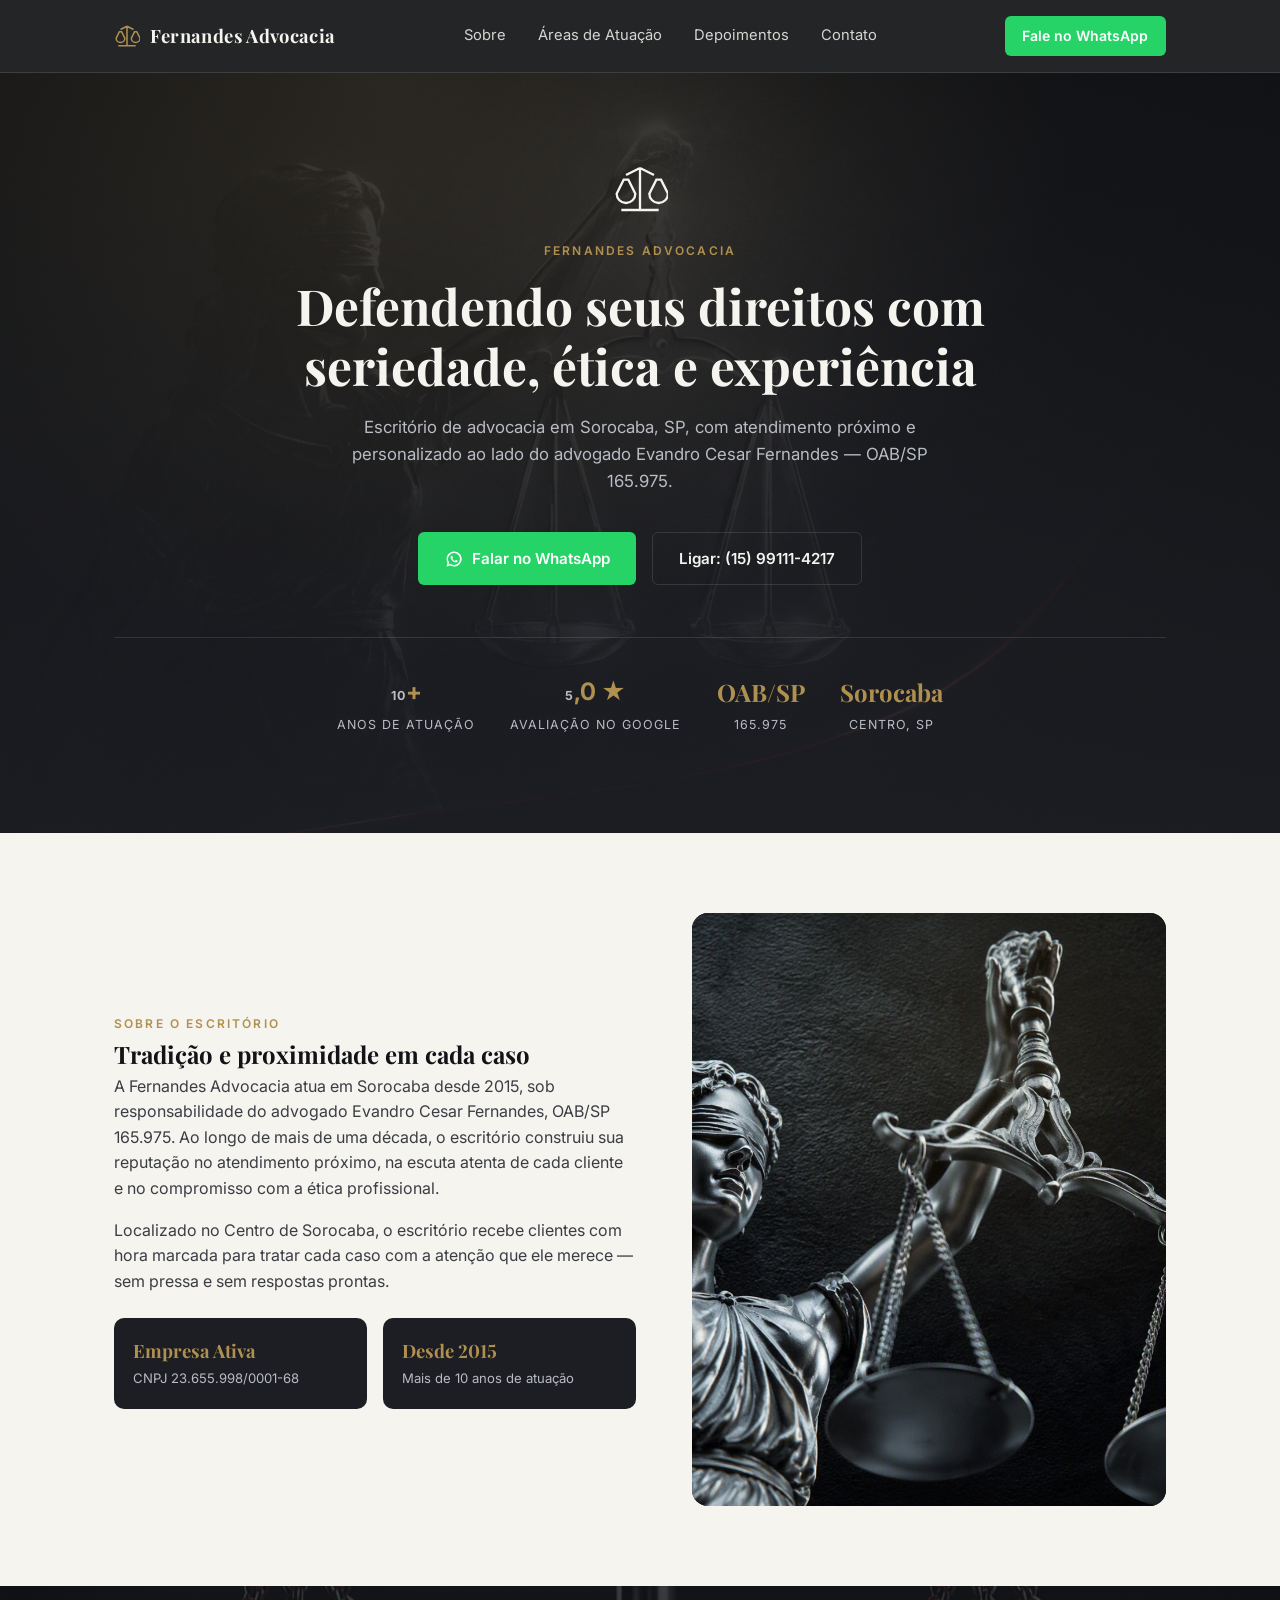
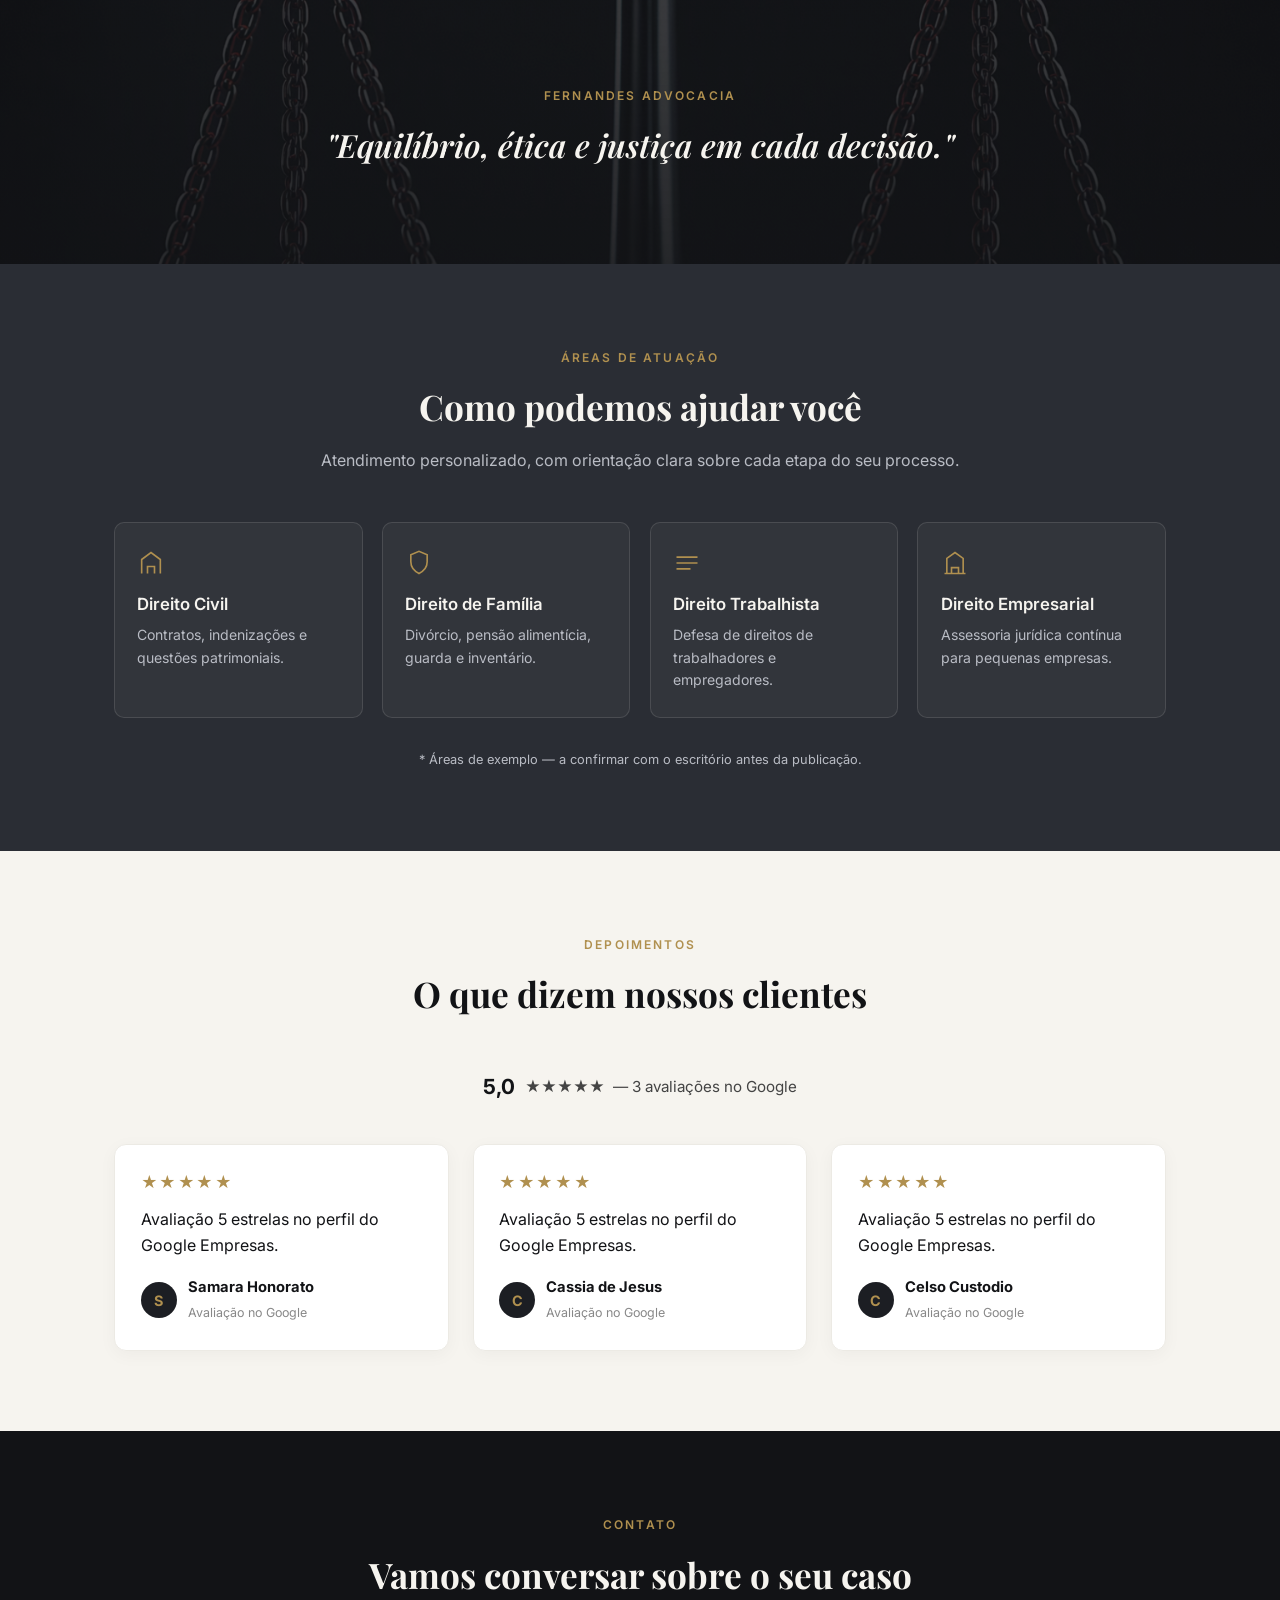
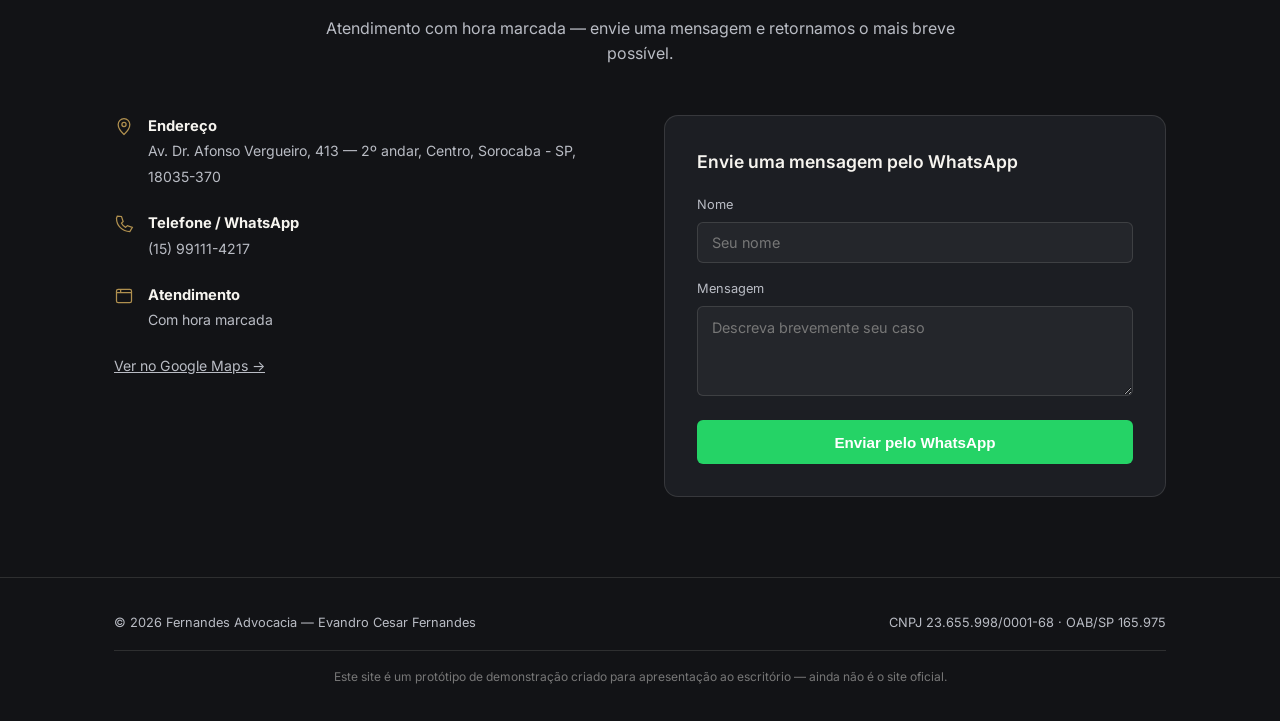
==== commit 92cbab18: "Corrige de vez os números quebrados no destaque de confiança A tentativa anterior (font-variant-nume" ====
--- a/index.html
+++ b/index.html
@@ -136,6 +136,7 @@
   }
   .trust-item{text-align:center;}
   .trust-item strong{display:block;font-family:'Playfair Display',serif;font-size:1.5rem;color:var(--dourado);}
+  .trust-item strong.stat{font-family:'Inter',sans-serif;font-weight:700;font-variant-numeric:normal;}
   .trust-item span{font-size:.78rem;color:var(--cinza);text-transform:uppercase;letter-spacing:.08em;}
 
   /* ---------- SECTIONS (light) ---------- */
@@ -352,8 +353,8 @@
     </div>
 
     <div class="trust-strip">
-      <div class="trust-item"><strong><span class="counter" data-target="10">0</span>+</strong><span>Anos de atuação</span></div>
-      <div class="trust-item"><strong><span class="counter" data-target="5">0</span>,0 ★</strong><span>Avaliação no Google</span></div>
+      <div class="trust-item"><strong class="stat"><span class="counter" data-target="10">0</span>+</strong><span>Anos de atuação</span></div>
+      <div class="trust-item"><strong class="stat"><span class="counter" data-target="5">0</span>,0 ★</strong><span>Avaliação no Google</span></div>
       <div class="trust-item"><strong>OAB/SP</strong><span>165.975</span></div>
       <div class="trust-item"><strong>Sorocaba</strong><span>Centro, SP</span></div>
     </div>
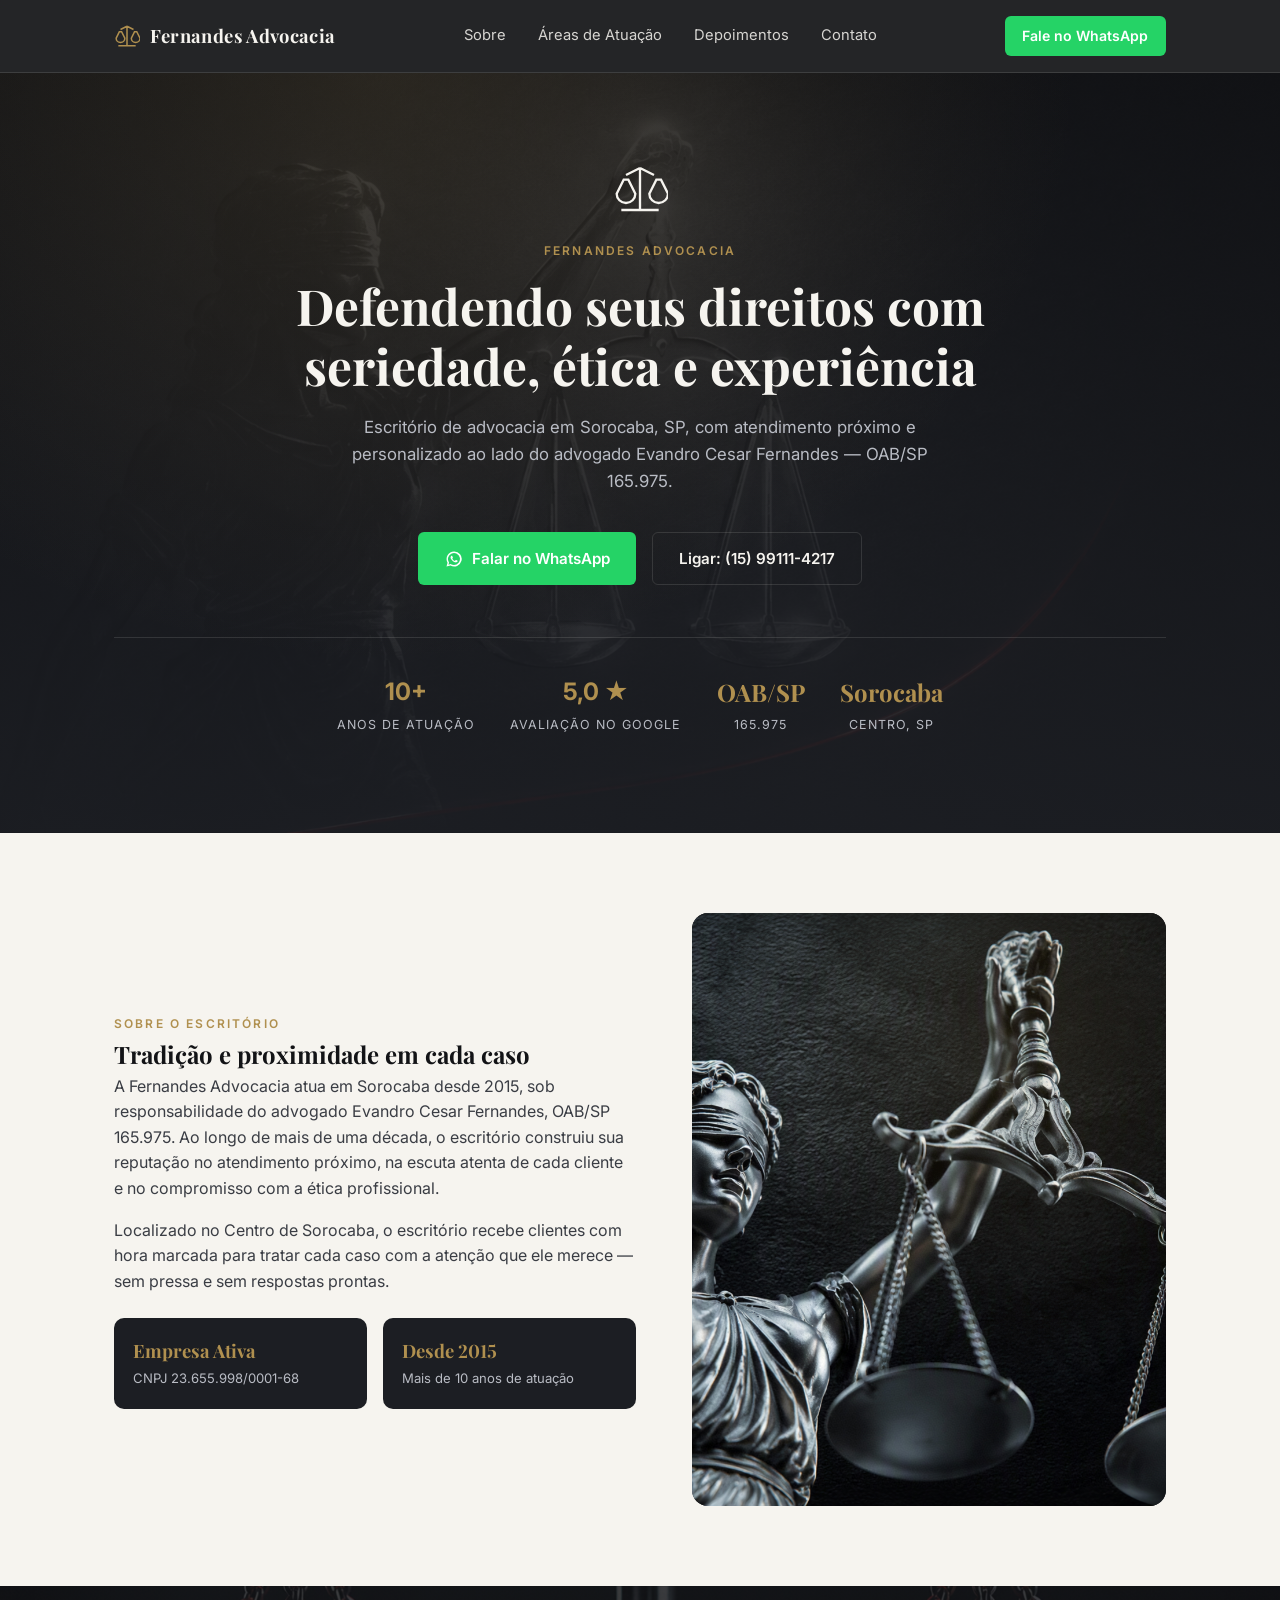
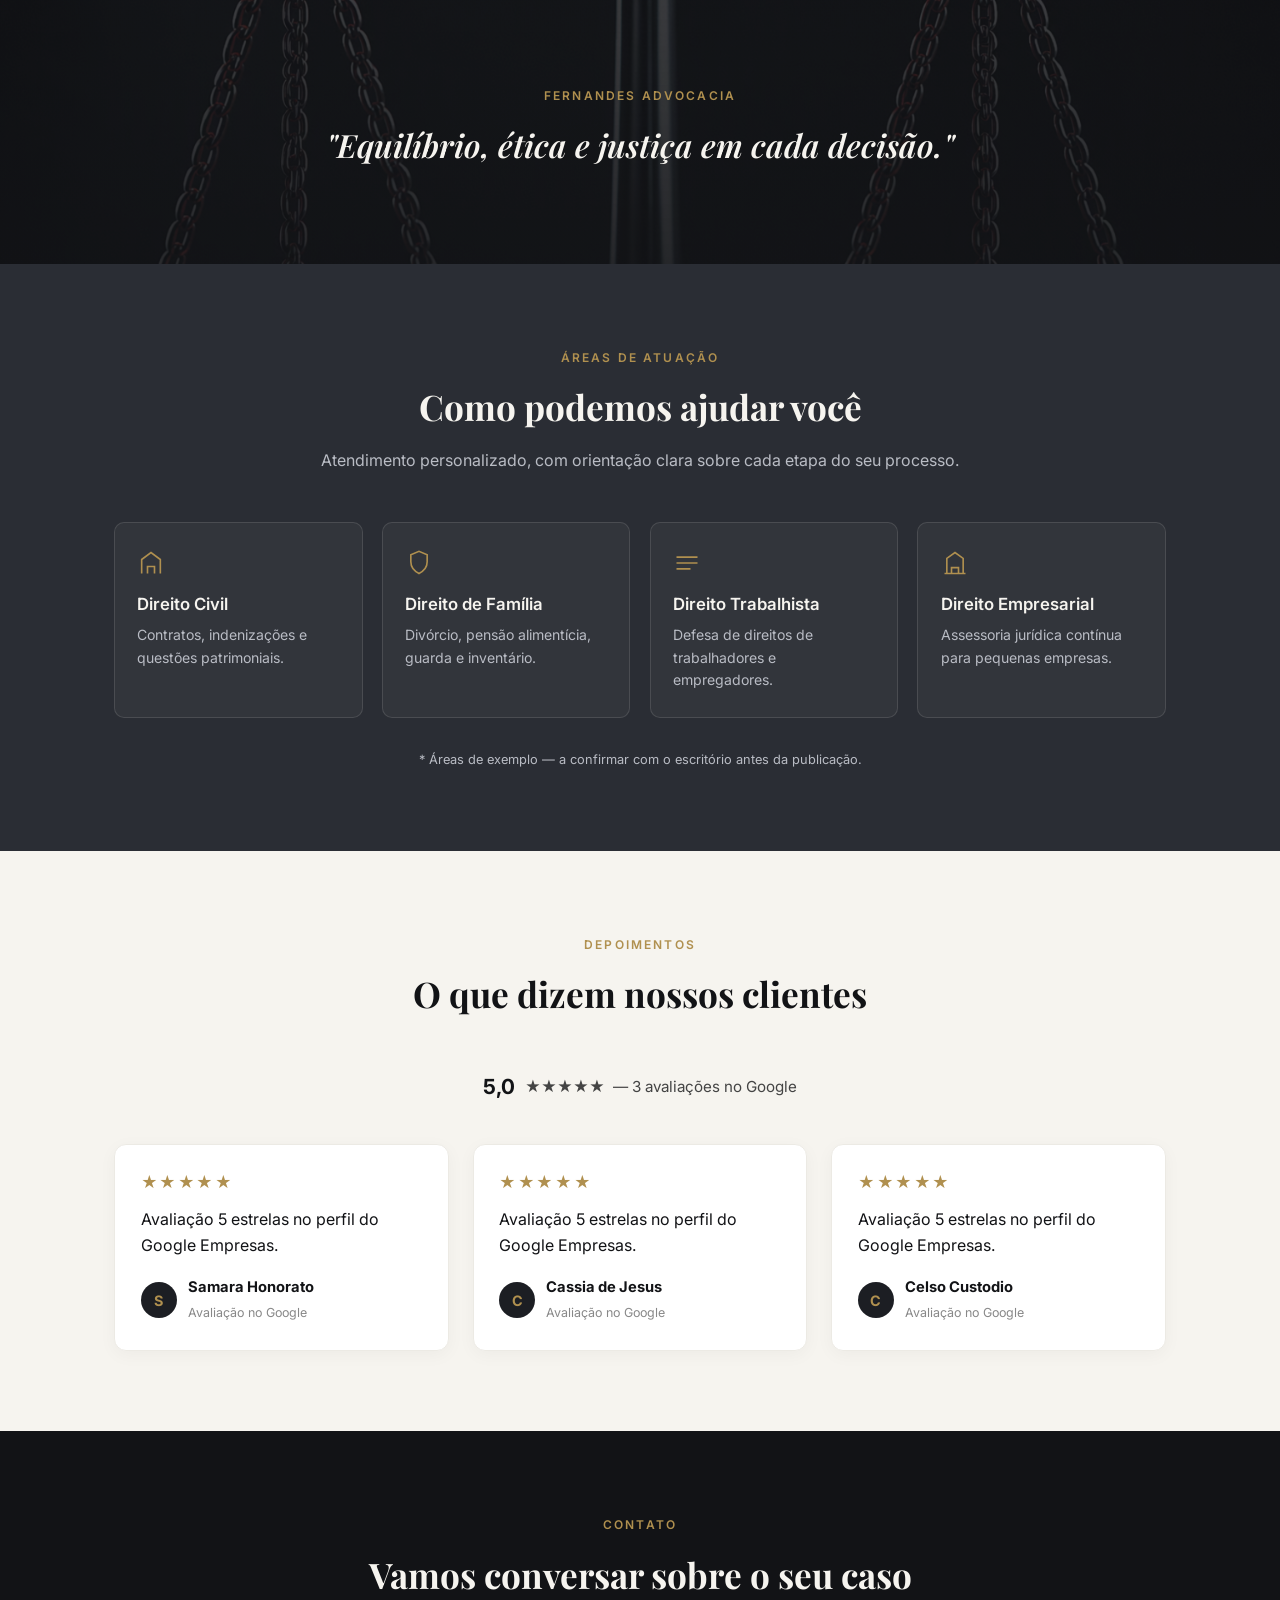
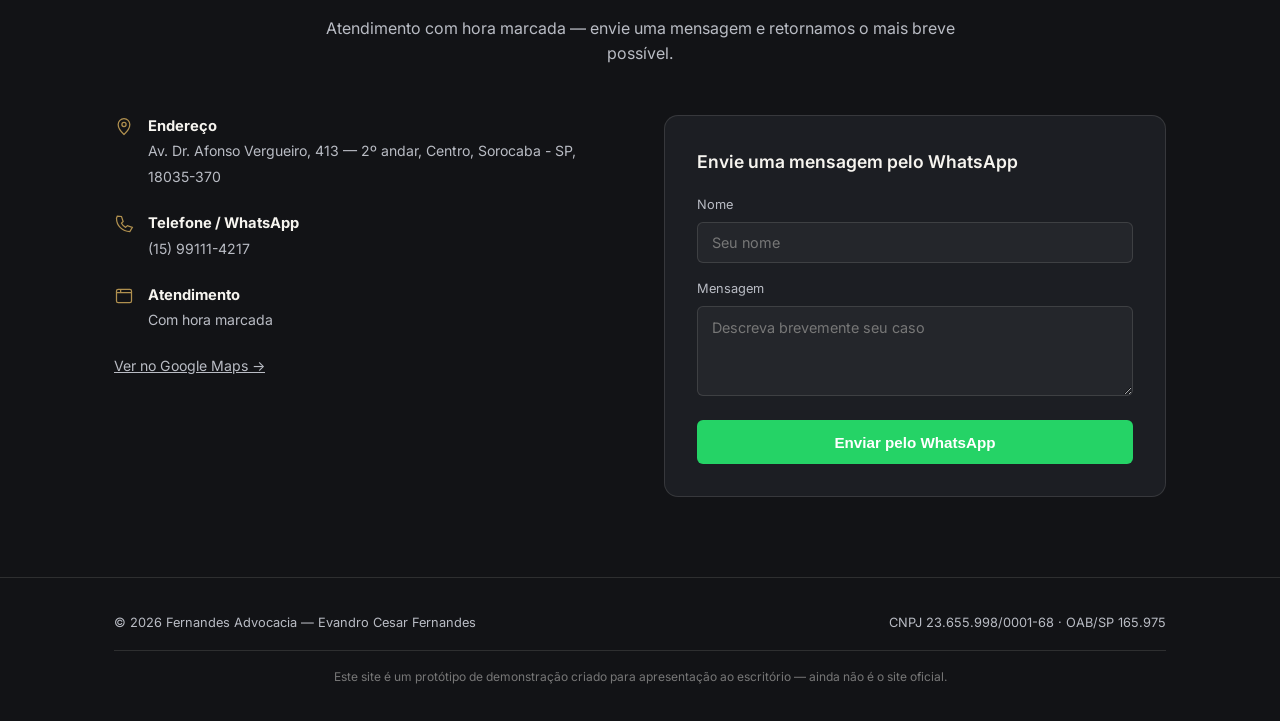
==== commit b737f256: "Remove contagem animada dos números de destaque, deixa fixo Pra isolar se o problema visual dos núme" ====
--- a/index.html
+++ b/index.html
@@ -353,8 +353,8 @@
     </div>
 
     <div class="trust-strip">
-      <div class="trust-item"><strong class="stat"><span class="counter" data-target="10">0</span>+</strong><span>Anos de atuação</span></div>
-      <div class="trust-item"><strong class="stat"><span class="counter" data-target="5">0</span>,0 ★</strong><span>Avaliação no Google</span></div>
+      <div class="trust-item"><strong class="stat">10+</strong><span>Anos de atuação</span></div>
+      <div class="trust-item"><strong class="stat">5,0 ★</strong><span>Avaliação no Google</span></div>
       <div class="trust-item"><strong>OAB/SP</strong><span>165.975</span></div>
       <div class="trust-item"><strong>Sorocaba</strong><span>Centro, SP</span></div>
     </div>
@@ -552,27 +552,6 @@
     revealEls.forEach(function(el){ el.classList.add('is-visible'); });
   }
 
-  // Contadores animados nos números de destaque do topo
-  var counters = document.querySelectorAll('.counter');
-  var counted = false;
-  function animateCounters(){
-    if(counted) return;
-    counted = true;
-    counters.forEach(function(el){
-      var target = parseFloat(el.getAttribute('data-target'));
-      var startTime = null;
-      var duration = 1100;
-      function step(ts){
-        if(!startTime) startTime = ts;
-        var progress = Math.min((ts - startTime) / duration, 1);
-        el.textContent = Math.floor(progress * target);
-        if(progress < 1){ requestAnimationFrame(step); }
-        else { el.textContent = target; }
-      }
-      requestAnimationFrame(step);
-    });
-  }
-  setTimeout(animateCounters, 700);
 </script>
 
 </body>
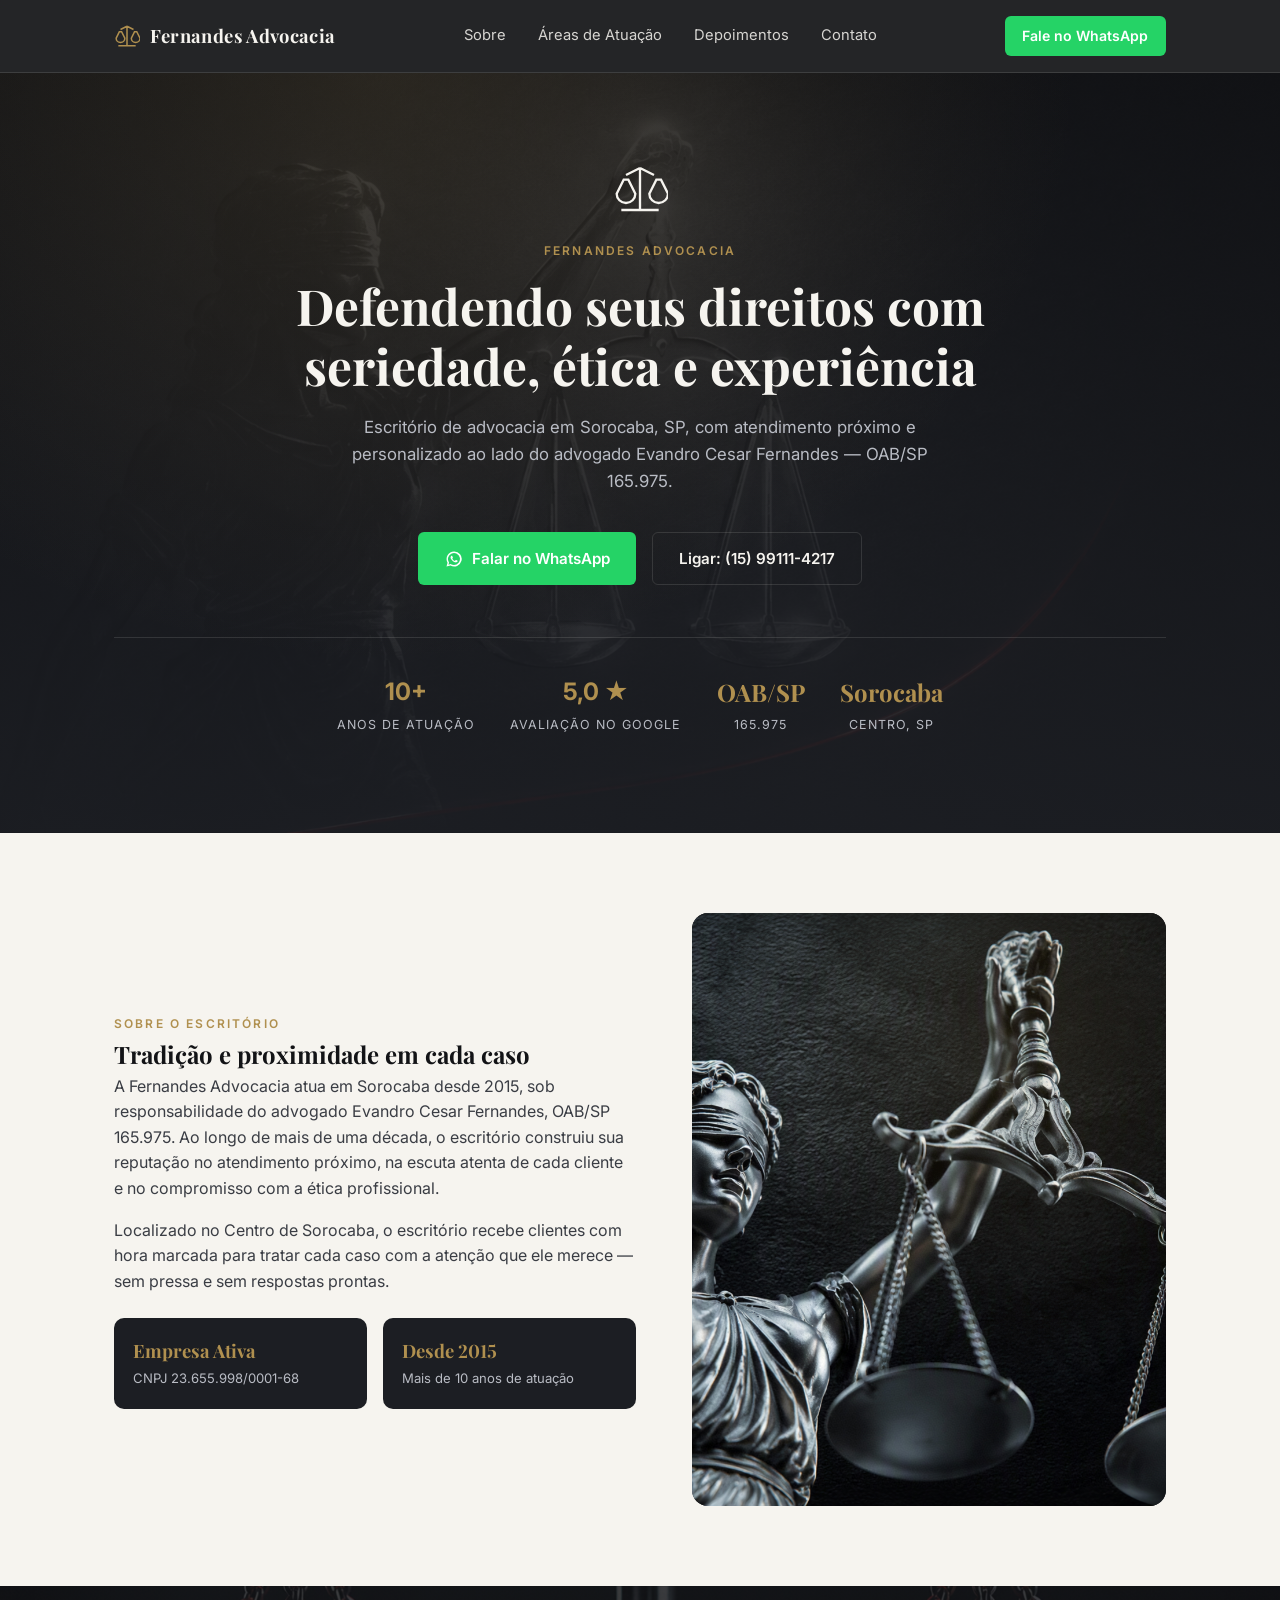
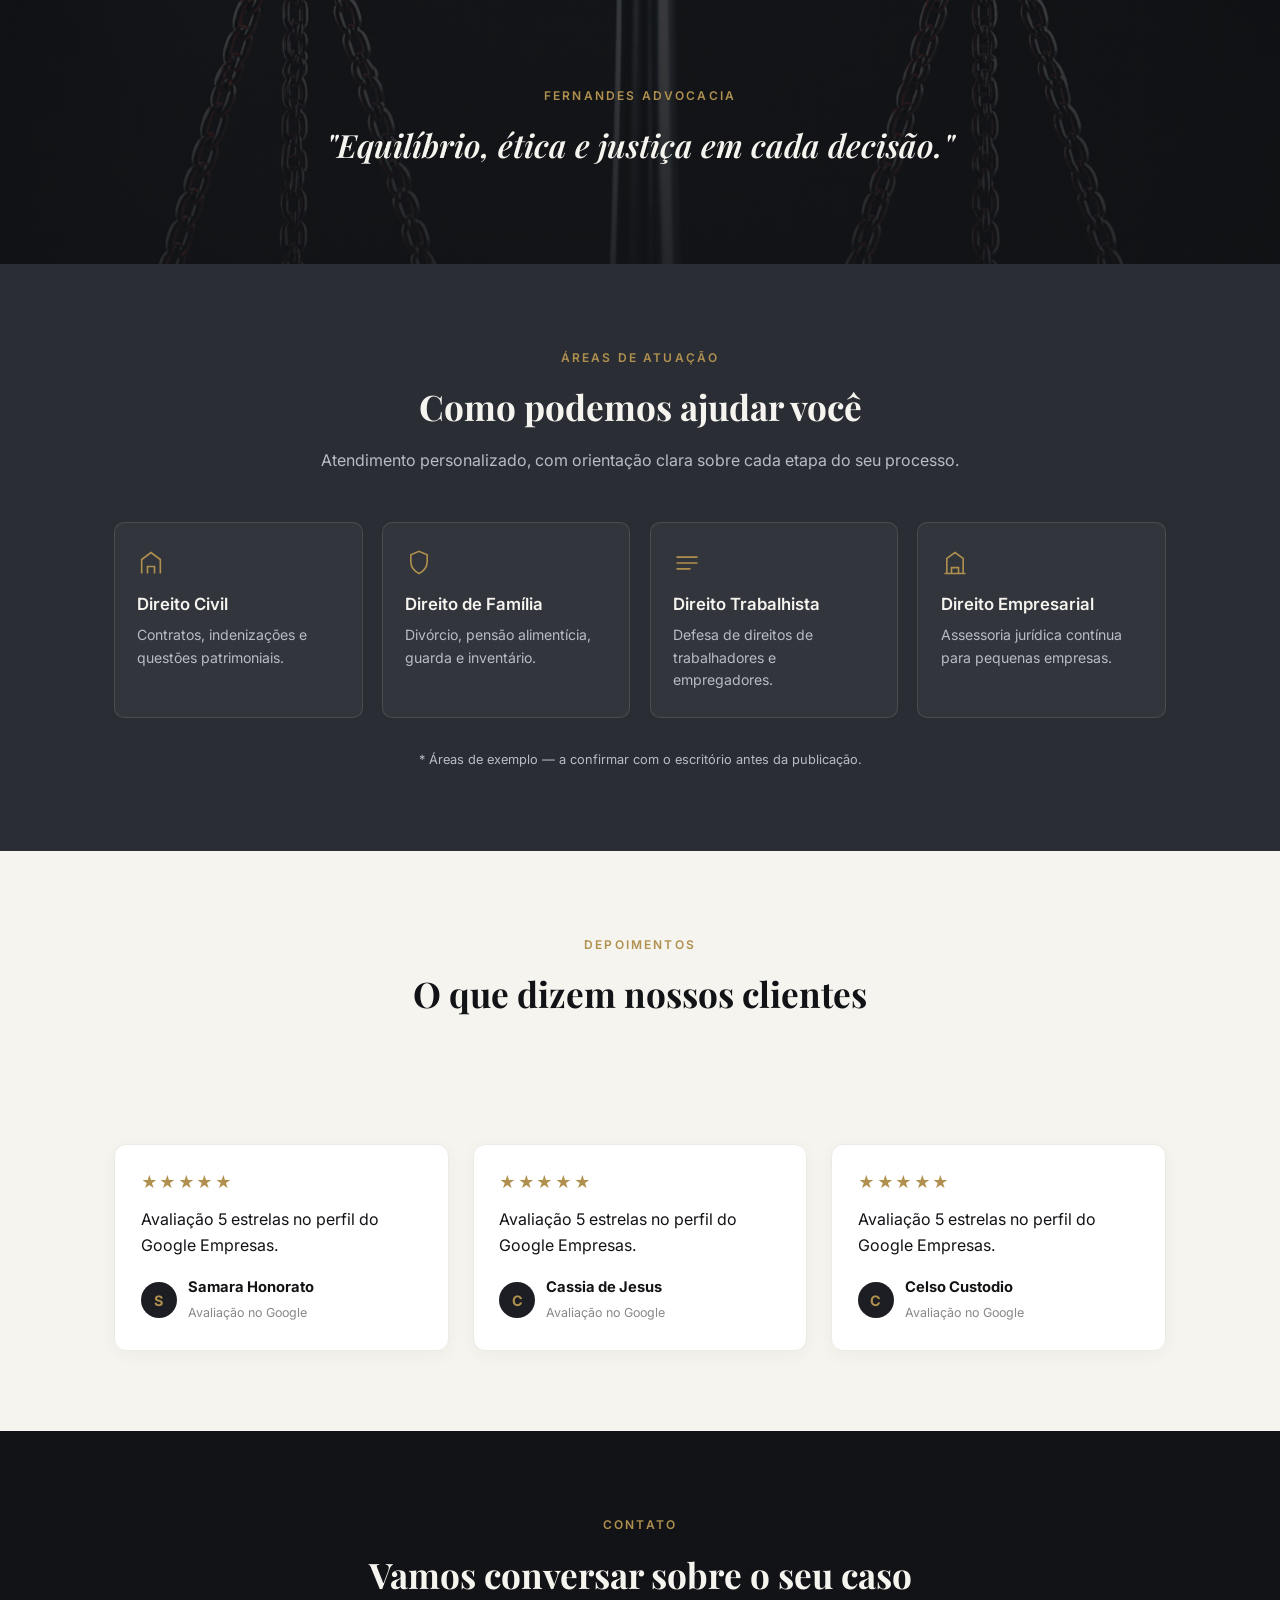
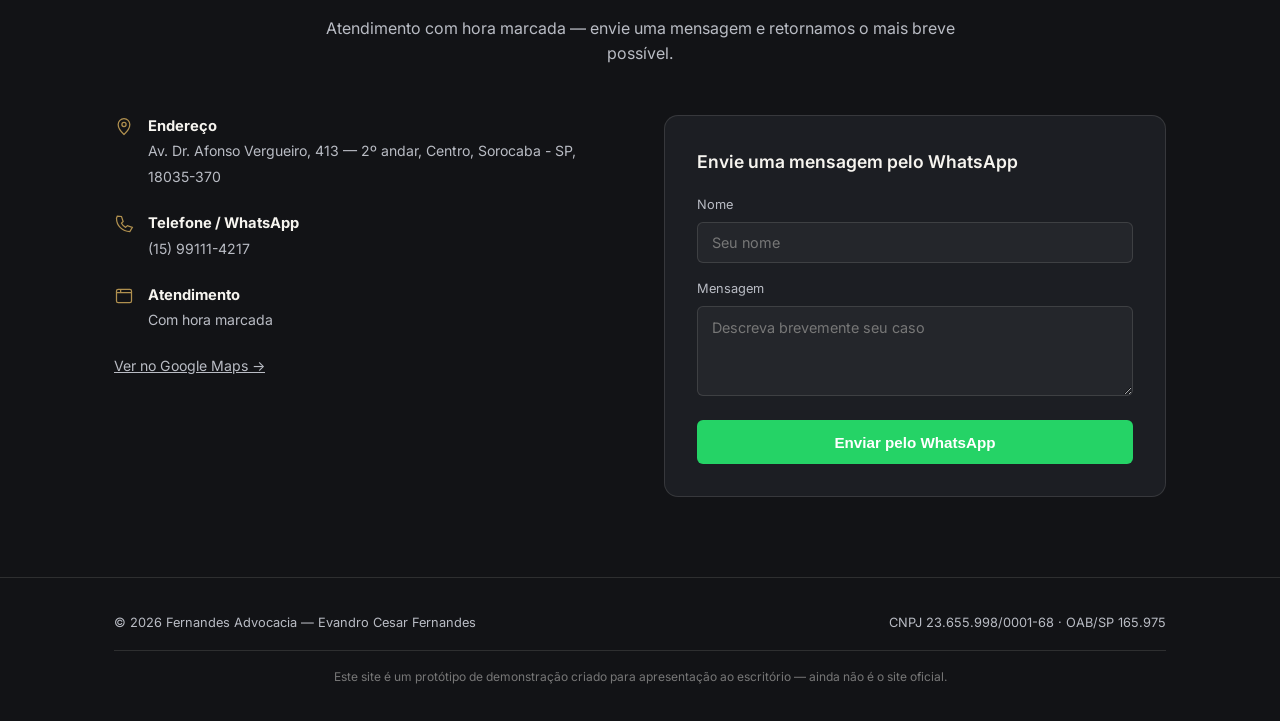
==== commit 4231cc27: "Faz as animações de rolagem repetirem toda vez, não só na primeira Antes cada seção só animava uma v" ====
--- a/index.html
+++ b/index.html
@@ -536,15 +536,12 @@
     header.classList.toggle('scrolled', window.scrollY > 10);
   }, { passive: true });
 
-  // Revelar seções suavemente conforme entram na tela
+  // Revelar seções suavemente sempre que entram/saem da tela (repete a cada rolagem)
   var revealEls = document.querySelectorAll('.reveal');
   if('IntersectionObserver' in window){
     var io = new IntersectionObserver(function(entries){
       entries.forEach(function(entry){
-        if(entry.isIntersecting){
-          entry.target.classList.add('is-visible');
-          io.unobserve(entry.target);
-        }
+        entry.target.classList.toggle('is-visible', entry.isIntersecting);
       });
     }, { threshold: 0.15, rootMargin: '0px 0px -40px 0px' });
     revealEls.forEach(function(el){ io.observe(el); });
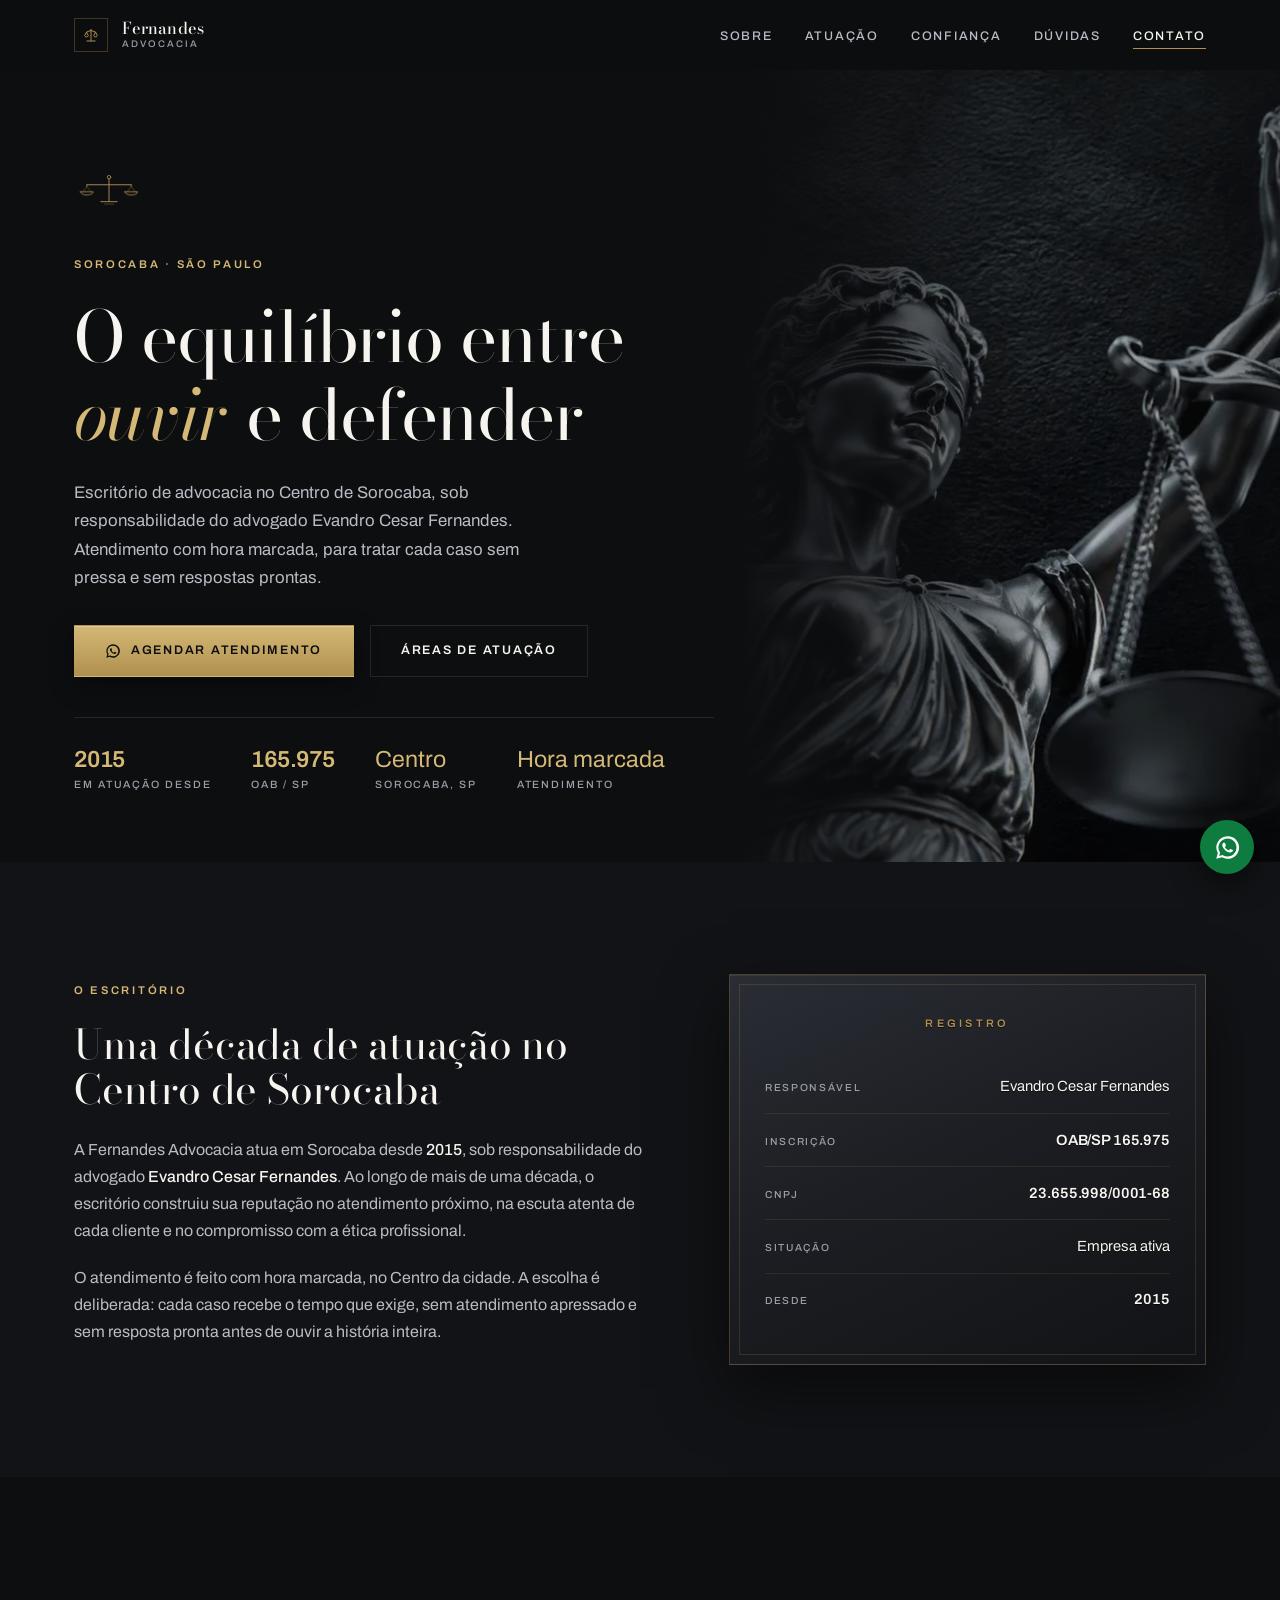
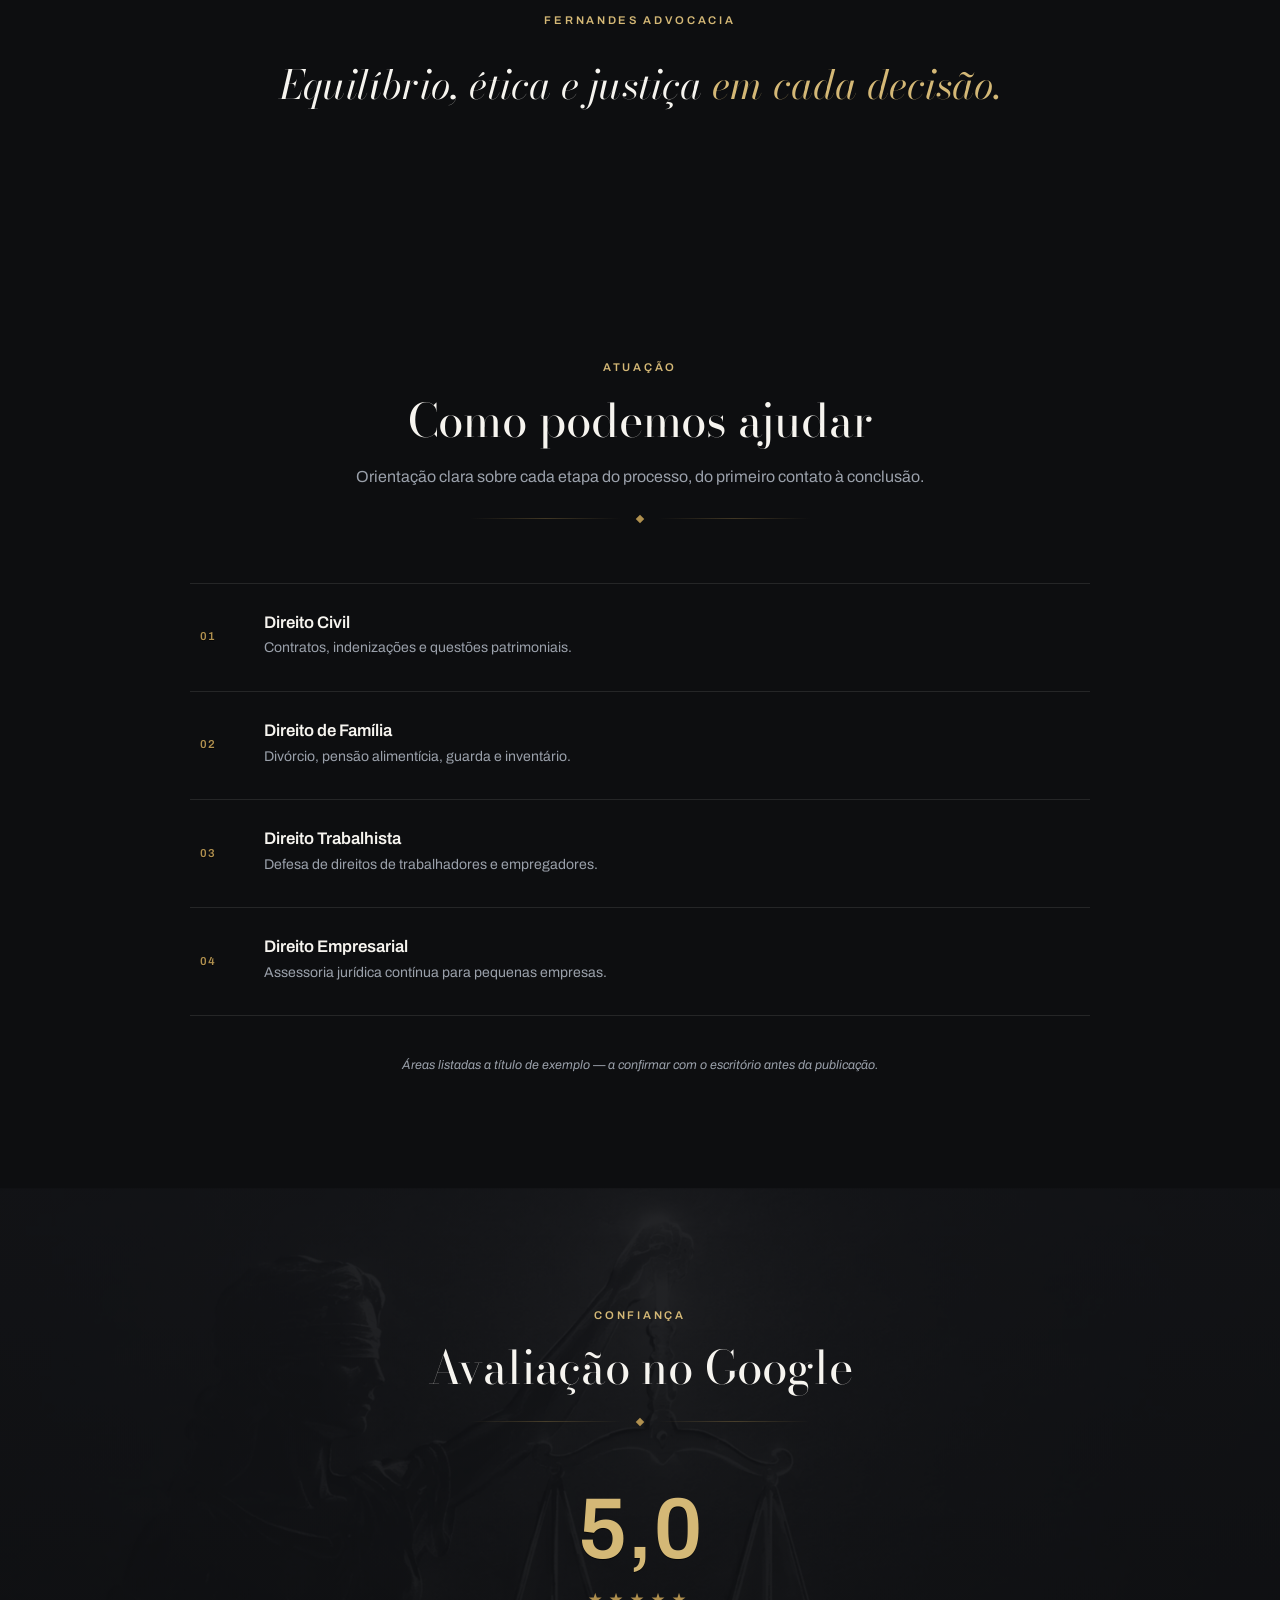
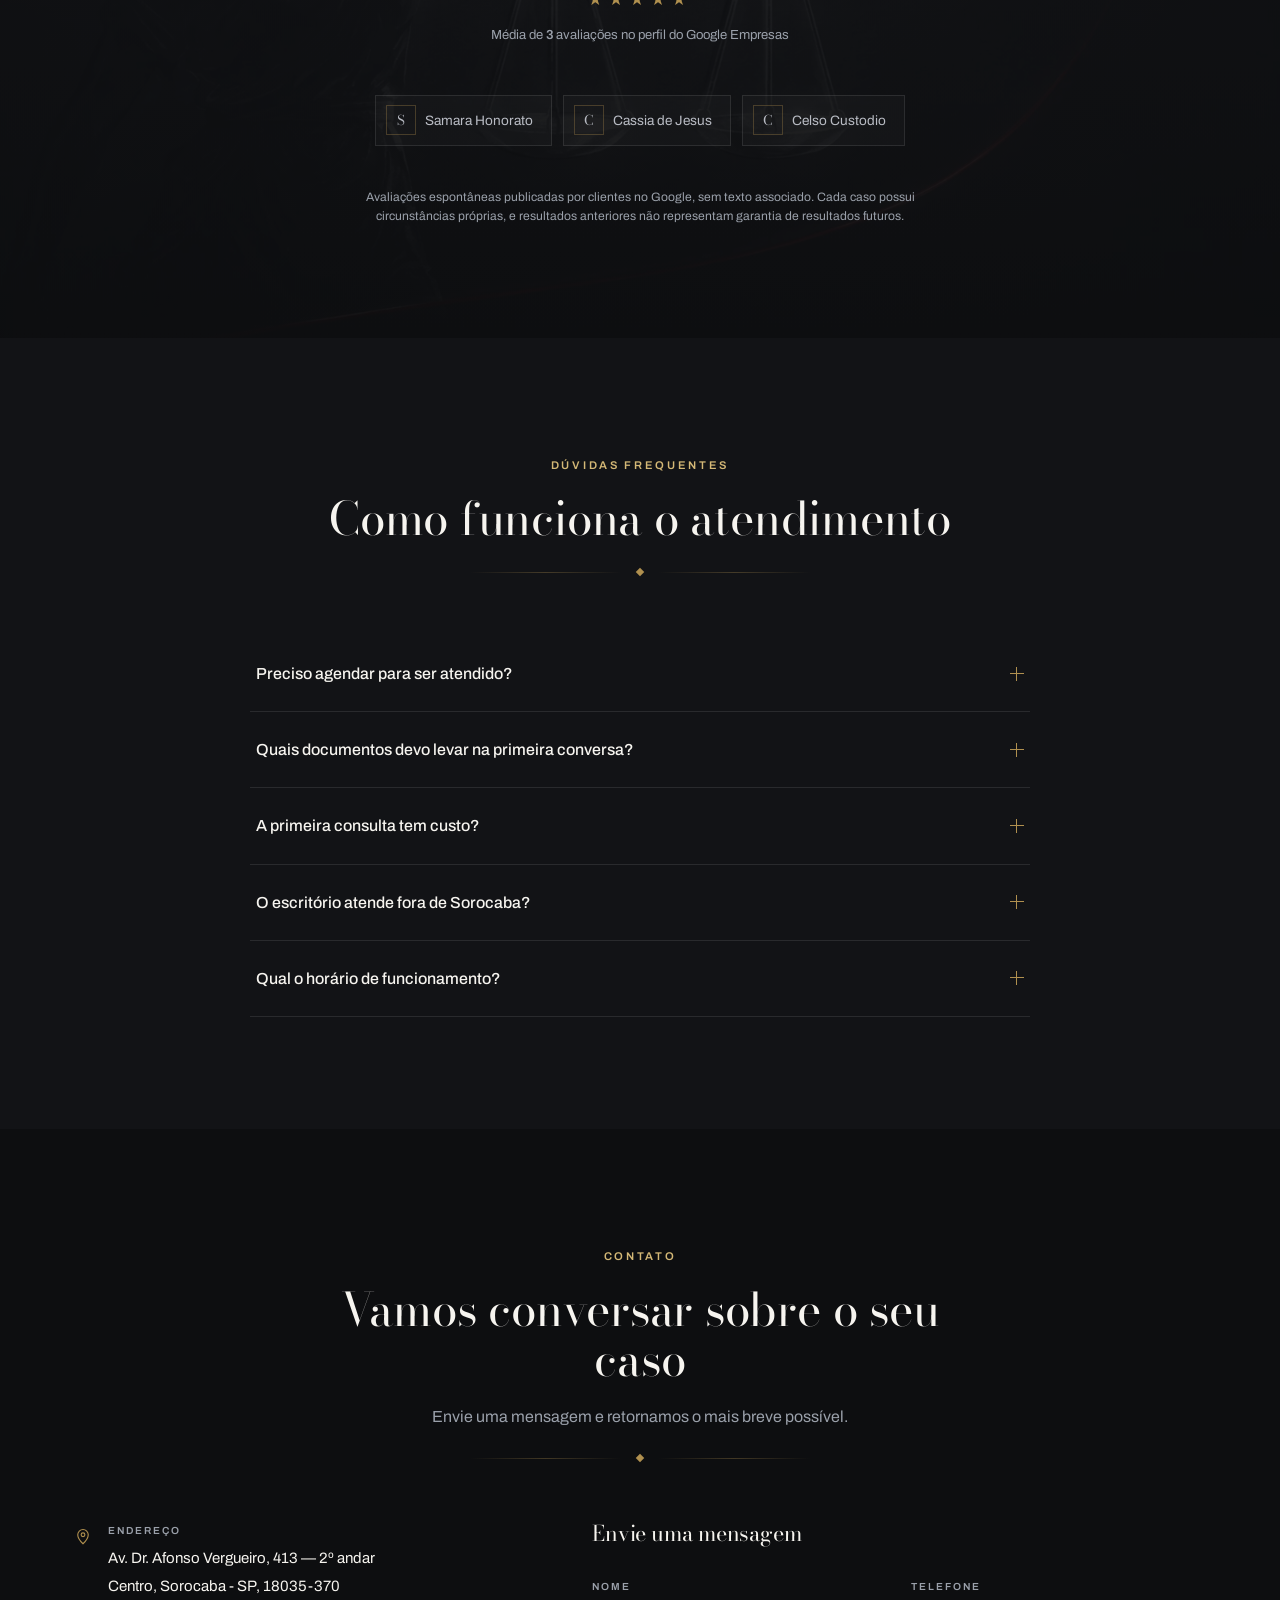
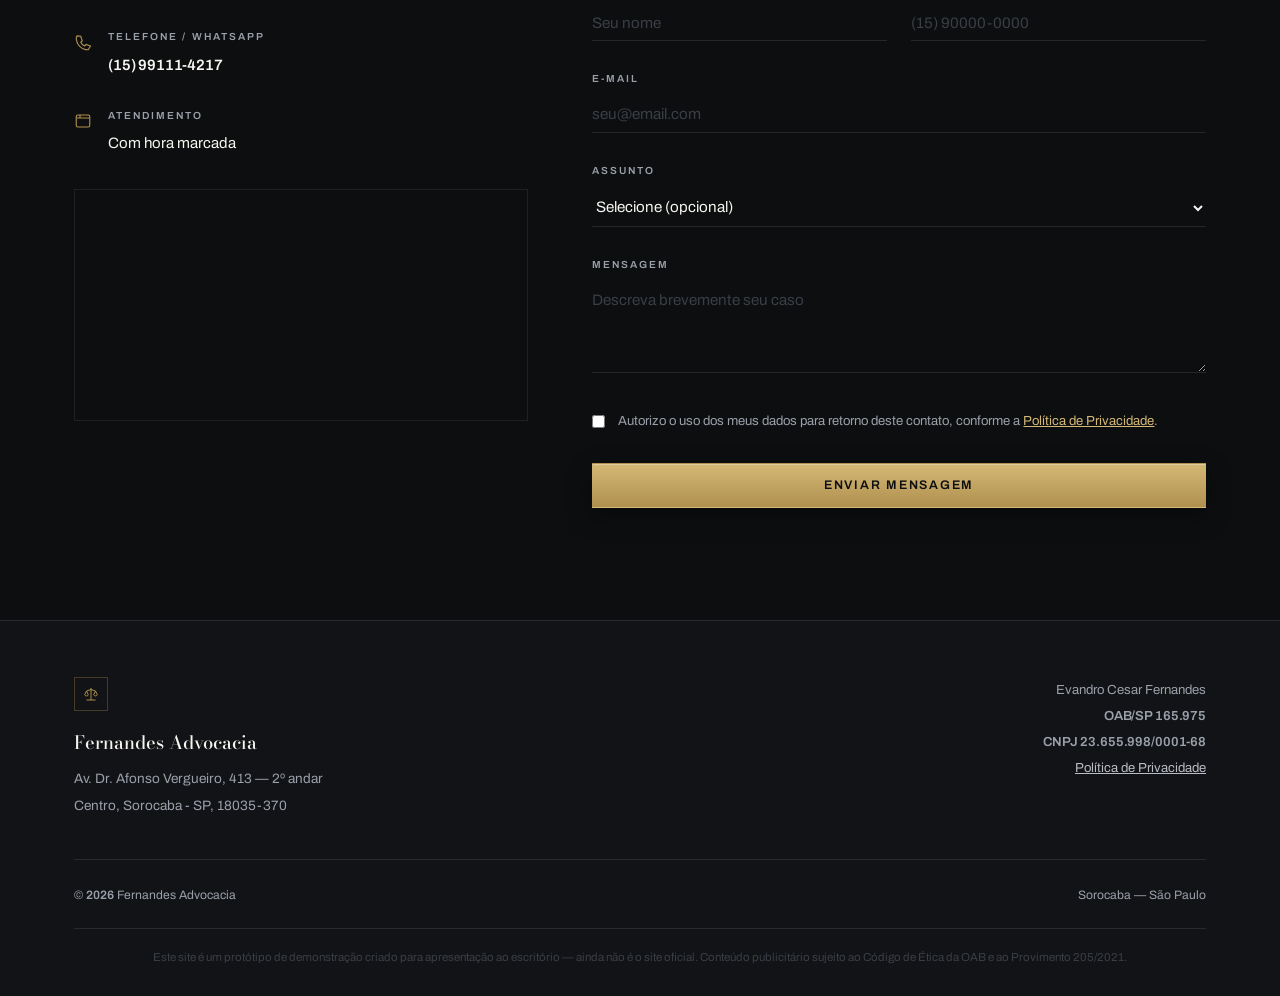
==== commit 2eb4b843: "Redesenha o site com identidade de placa de bronze gravada Direção visual nova, deliberadamente dist" ====
--- a/index.html
+++ b/index.html
@@ -3,553 +3,525 @@
 <head>
 <meta charset="UTF-8">
 <meta name="viewport" content="width=device-width, initial-scale=1.0">
-<title>Fernandes Advocacia | Evandro Cesar Fernandes - OAB/SP 165.975</title>
-<meta name="description" content="Fernandes Advocacia, com o advogado Evandro Cesar Fernandes, OAB/SP 165.975. Escritório em Sorocaba, SP, com mais de 10 anos de atuação.">
-<link rel="icon" href="data:image/svg+xml,%3Csvg xmlns='http://www.w3.org/2000/svg' viewBox='0 0 100 100'%3E%3Ctext y='.9em' font-size='90'%3E%E2%9A%96%EF%B8%8F%3C/text%3E%3C/svg%3E">
+<meta name="theme-color" content="#0d0e10">
+<title>Fernandes Advocacia | Evandro Cesar Fernandes — OAB/SP 165.975</title>
+<meta name="description" content="Fernandes Advocacia, em Sorocaba/SP, sob responsabilidade do advogado Evandro Cesar Fernandes, OAB/SP 165.975. Atuação desde 2015, com atendimento com hora marcada.">
+<link rel="canonical" href="https://SEU-DOMINIO-AQUI/">
+
+<meta property="og:type" content="website">
+<meta property="og:locale" content="pt_BR">
+<meta property="og:site_name" content="Fernandes Advocacia">
+<meta property="og:title" content="Fernandes Advocacia | Evandro Cesar Fernandes — OAB/SP 165.975">
+<meta property="og:description" content="Escritório em Sorocaba/SP, atuando desde 2015. Atendimento com hora marcada.">
+<meta property="og:image" content="https://SEU-DOMINIO-AQUI/assets/img/justica-detalhe.webp">
+<meta property="og:url" content="https://SEU-DOMINIO-AQUI/">
+<meta name="twitter:card" content="summary_large_image">
+<meta name="twitter:title" content="Fernandes Advocacia | Evandro Cesar Fernandes — OAB/SP 165.975">
+<meta name="twitter:description" content="Escritório em Sorocaba/SP, atuando desde 2015. Atendimento com hora marcada.">
+<meta name="twitter:image" content="https://SEU-DOMINIO-AQUI/assets/img/justica-detalhe.webp">
+
+<link rel="icon" href="data:image/svg+xml,%3Csvg xmlns='http://www.w3.org/2000/svg' viewBox='0 0 64 64'%3E%3Crect width='64' height='64' fill='%230d0e10'/%3E%3Crect x='2' y='2' width='60' height='60' fill='none' stroke='%23b0904f' stroke-width='2'/%3E%3Ctext x='32' y='43' font-family='Didot,Georgia,serif' font-size='30' fill='%23d4b876' text-anchor='middle'%3EF%3C/text%3E%3C/svg%3E">
 <link rel="preconnect" href="https://fonts.googleapis.com">
 <link rel="preconnect" href="https://fonts.gstatic.com" crossorigin>
-<link href="https://fonts.googleapis.com/css2?family=Playfair+Display:wght@500;600;700&family=Inter:wght@400;500;600;700&display=swap" rel="stylesheet">
-<style>
-  :root{
-    --preto: #121316;
-    --carvao: #1c1e23;
-    --carvao-claro: #2a2d34;
-    --branco: #f6f4ef;
-    --cinza: #b9bcc4;
-    --dourado: #b0904f;
-    --whatsapp: #25D366;
-    --borda: rgba(246,244,239,0.12);
+<link href="https://fonts.googleapis.com/css2?family=Bodoni+Moda:ital,opsz,wght@0,6..96,400;0,6..96,500;1,6..96,400&family=Archivo:wght@400;500;600;700&display=swap" rel="stylesheet">
+<link rel="stylesheet" href="css/style.css">
+
+<script type="application/ld+json">
+{
+  "@context": "https://schema.org",
+  "@type": "Attorney",
+  "name": "Fernandes Advocacia",
+  "image": "https://SEU-DOMINIO-AQUI/assets/img/justica-detalhe.webp",
+  "telephone": "+5515991114217",
+  "foundingDate": "2015",
+  "address": {
+    "@type": "PostalAddress",
+    "streetAddress": "Av. Dr. Afonso Vergueiro, 413 - 2º andar, Centro",
+    "addressLocality": "Sorocaba",
+    "addressRegion": "SP",
+    "postalCode": "18035-370",
+    "addressCountry": "BR"
+  },
+  "areaServed": "Sorocaba, SP",
+  "url": "https://SEU-DOMINIO-AQUI/",
+  "employee": {
+    "@type": "Person",
+    "name": "Evandro Cesar Fernandes",
+    "jobTitle": "Advogado"
+  },
+  "aggregateRating": {
+    "@type": "AggregateRating",
+    "ratingValue": "5.0",
+    "reviewCount": "3"
   }
-  *{margin:0;padding:0;box-sizing:border-box;}
-  html{scroll-behavior:smooth;}
-  body{
-    font-family:'Inter',sans-serif;
-    background:var(--branco);
-    color:var(--preto);
-    line-height:1.6;
-    -webkit-font-smoothing:antialiased;
-  }
-  h1,h2,h3{font-family:'Playfair Display',serif;}
-  .logo, .trust-item strong, .badge-card strong{font-variant-numeric:lining-nums proportional-nums;}
-  a{color:inherit;}
-  img,svg{display:block;max-width:100%;}
-  .container{max-width:1100px;margin:0 auto;padding:0 1.5rem;}
-  .eyebrow{
-    text-transform:uppercase;
-    letter-spacing:.18em;
-    font-size:.75rem;
-    font-weight:600;
-    color:var(--dourado);
-  }
-
-  /* ---------- HEADER ---------- */
-  header{
-    position:sticky;top:0;z-index:50;
-    background:rgba(18,19,22,0.92);
-    backdrop-filter:blur(6px);
-    border-bottom:1px solid var(--borda);
-    box-shadow:0 0 0 rgba(0,0,0,0);
-    transition:box-shadow .35s ease, background .35s ease;
-  }
-  header.scrolled{
-    background:rgba(18,19,22,0.98);
-    box-shadow:0 6px 24px rgba(0,0,0,.28);
-  }
-  .nav{
-    display:flex;align-items:center;justify-content:space-between;
-    padding:1rem 1.5rem;
-    max-width:1100px;margin:0 auto;
-    color:var(--branco);
-  }
-  .logo{
-    display:flex;align-items:center;gap:.6rem;
-    font-family:'Playfair Display',serif;
-    font-size:1.15rem;font-weight:700;
-    letter-spacing:.02em;
-  }
-  .logo svg{width:26px;height:26px;flex-shrink:0;}
-  .nav-links{display:flex;gap:2rem;list-style:none;font-size:.92rem;}
-  .nav-links a{text-decoration:none;opacity:.85;transition:opacity .2s;}
-  .nav-links a:hover{opacity:1;}
-  .nav-cta{
-    display:inline-flex;align-items:center;gap:.5rem;
-    background:var(--whatsapp);color:#fff;
-    padding:.55rem 1.1rem;border-radius:6px;
-    font-size:.88rem;font-weight:600;text-decoration:none;
-    white-space:nowrap;
-  }
-  .menu-toggle{display:none;background:none;border:0;color:var(--branco);font-size:1.5rem;cursor:pointer;}
-  .nav-links a{position:relative;}
-  .nav-links a::after{
-    content:"";position:absolute;left:0;bottom:-5px;width:0;height:1px;
-    background:var(--dourado);transition:width .25s ease;
-  }
-  .nav-links a:hover::after{width:100%;}
-
-  /* ---------- HERO ---------- */
-  .hero{
-    background:
-      radial-gradient(ellipse at 30% 0%, rgba(176,144,79,0.14), transparent 55%),
-      linear-gradient(180deg, rgba(18,19,22,0.88) 0%, rgba(28,30,35,0.94) 100%),
-      url('assets/img/justica-grafico.png');
-    background-size:cover;
-    background-position:center 30%;
-    color:var(--branco);
-    padding:5.5rem 0 6rem;
-    text-align:center;
-  }
-  @keyframes heroUp{
-    from{opacity:0;transform:translateY(20px);}
-    to{opacity:1;transform:translateY(0);}
-  }
-  .hero .scales{width:56px;height:56px;margin:0 auto 1.5rem;opacity:.9;animation:heroUp .8s ease both;}
-  .hero .eyebrow{display:block;margin-bottom:1rem;animation:heroUp .8s ease .1s both;}
-  .hero h1{
-    font-size:clamp(2rem, 4.5vw, 3.1rem);
-    font-weight:700;
-    max-width:780px;margin:0 auto 1.2rem;
-    line-height:1.2;
-    animation:heroUp .8s ease .2s both;
-  }
-  .hero p.sub{
-    color:var(--cinza);
-    max-width:600px;margin:0 auto 2.3rem;
-    font-size:1.05rem;
-    animation:heroUp .8s ease .32s both;
-  }
-  .hero-actions{display:flex;gap:1rem;justify-content:center;flex-wrap:wrap;animation:heroUp .8s ease .44s both;}
-  .btn{
-    display:inline-flex;align-items:center;gap:.55rem;
-    padding:.85rem 1.6rem;border-radius:6px;
-    font-weight:600;font-size:.95rem;text-decoration:none;
-    border:1px solid transparent;transition:transform .15s ease, opacity .15s ease;
-  }
-  .btn:hover{transform:translateY(-1px);}
-  .btn-primary{background:var(--whatsapp);color:#fff;}
-  .btn-ghost{border-color:var(--borda);color:var(--branco);}
-  .btn-ghost:hover{background:rgba(246,244,239,0.06);}
-
-  .trust-strip{
-    display:flex;flex-wrap:wrap;justify-content:center;gap:2.2rem;
-    margin-top:3.2rem;padding-top:2.2rem;border-top:1px solid var(--borda);
-    animation:heroUp .8s ease .56s both;
-  }
-  .trust-item{text-align:center;}
-  .trust-item strong{display:block;font-family:'Playfair Display',serif;font-size:1.5rem;color:var(--dourado);}
-  .trust-item strong.stat{font-family:'Inter',sans-serif;font-weight:700;font-variant-numeric:normal;}
-  .trust-item span{font-size:.78rem;color:var(--cinza);text-transform:uppercase;letter-spacing:.08em;}
-
-  /* ---------- SECTIONS (light) ---------- */
-  section{padding:5rem 0;}
-  .section-head{max-width:640px;margin:0 auto 3rem;text-align:center;}
-  .section-head h2{font-size:clamp(1.6rem,3vw,2.2rem);margin-top:.6rem;}
-  .section-head p{color:#555;margin-top:.8rem;}
-
-  /* ---------- Revelar ao rolar ---------- */
-  .reveal{
-    opacity:0;transform:translateY(26px);
-    transition:opacity .7s ease, transform .7s ease;
-  }
-  .reveal.is-visible{opacity:1;transform:translateY(0);}
-  .areas-grid .area-card:nth-child(1){transition-delay:.05s;}
-  .areas-grid .area-card:nth-child(2){transition-delay:.15s;}
-  .areas-grid .area-card:nth-child(3){transition-delay:.25s;}
-  .areas-grid .area-card:nth-child(4){transition-delay:.35s;}
-  .depo-grid .depo-card:nth-child(1){transition-delay:.05s;}
-  .depo-grid .depo-card:nth-child(2){transition-delay:.15s;}
-  .depo-grid .depo-card:nth-child(3){transition-delay:.25s;}
-  .sobre-badges .badge-card:nth-child(2){transition-delay:.12s;}
-
-  /* Sobre */
-  .sobre{display:grid;grid-template-columns:1.1fr 1fr;gap:3.5rem;align-items:center;}
-  .sobre-texto p{color:#3a3d44;margin-bottom:1rem;}
-  .sobre-badges{display:grid;grid-template-columns:1fr 1fr;gap:1rem;margin-top:1.5rem;}
-  .badge-card{
-    background:var(--carvao);color:var(--branco);
-    padding:1.1rem 1.2rem;border-radius:10px;
-    transition:transform .25s ease;
-  }
-  .badge-card:hover{transform:translateY(-3px);}
-  .badge-card strong{display:block;font-family:'Playfair Display',serif;color:var(--dourado);font-size:1.15rem;}
-  .badge-card span{font-size:.82rem;color:var(--cinza);}
-  .sobre-visual{
-    background:linear-gradient(160deg, var(--preto), var(--carvao-claro));
-    border-radius:16px;
-    aspect-ratio:4/5;
-    display:flex;align-items:center;justify-content:center;
-    position:relative;overflow:hidden;
-  }
-  .sobre-visual img{width:100%;height:100%;object-fit:cover;object-position:60% 30%;}
-  .sobre-visual::after{
-    content:"";position:absolute;inset:0;
-    background:radial-gradient(circle at 70% 20%, rgba(176,144,79,0.14), transparent 60%);
-    pointer-events:none;
-  }
-
-  /* Faixa de destaque com imagem */
-  .banner-imagem{
-    position:relative;
-    padding:6rem 0;
-    background:
-      linear-gradient(180deg, rgba(18,19,22,0.82), rgba(18,19,22,0.9)),
-      url('assets/img/balanca-macro.png');
-    background-size:cover;
-    background-position:center;
-    color:var(--branco);
-    text-align:center;
-  }
-  .banner-imagem blockquote{
-    font-family:'Playfair Display',serif;
-    font-size:clamp(1.4rem,3vw,2rem);
-    font-weight:600;font-style:italic;
-    max-width:680px;margin:1rem auto 0;
-    line-height:1.4;
-  }
-
-  /* Áreas */
-  .areas{background:var(--carvao-claro);color:var(--branco);}
-  .areas .section-head p{color:var(--cinza);}
-  .areas-grid{display:grid;grid-template-columns:repeat(auto-fit,minmax(230px,1fr));gap:1.2rem;}
-  .area-card{
-    background:rgba(246,244,239,0.04);
-    border:1px solid var(--borda);
-    border-radius:10px;
-    padding:1.6rem 1.4rem;
-    transition:transform .3s ease, background .3s ease, border-color .3s ease;
-  }
-  .area-card:hover{
-    transform:translateY(-5px);
-    background:rgba(246,244,239,0.07);
-    border-color:rgba(176,144,79,0.4);
-  }
-  .area-card svg{width:28px;height:28px;color:var(--dourado);margin-bottom:.9rem;transition:transform .3s ease;}
-  .area-card:hover svg{transform:scale(1.12);}
-  .area-card h3{font-size:1.05rem;font-weight:600;font-family:'Inter',sans-serif;margin-bottom:.4rem;}
-  .area-card p{font-size:.88rem;color:var(--cinza);}
-
-  /* Depoimentos */
-  .stars{color:var(--dourado);font-size:1rem;letter-spacing:.1em;margin-bottom:.7rem;}
-  .depo-grid{display:grid;grid-template-columns:repeat(auto-fit,minmax(240px,1fr));gap:1.5rem;}
-  .depo-card{
-    background:#fff;border:1px solid #eceae4;border-radius:12px;
-    padding:1.6rem;box-shadow:0 4px 18px rgba(0,0,0,.04);
-    transition:transform .3s ease, box-shadow .3s ease;
-  }
-  .depo-card:hover{
-    transform:translateY(-5px);
-    box-shadow:0 14px 32px rgba(0,0,0,.09);
-  }
-  .depo-quem{display:flex;align-items:center;gap:.7rem;margin-top:1.1rem;}
-  .avatar{
-    width:36px;height:36px;border-radius:50%;
-    background:var(--carvao);color:var(--dourado);
-    display:flex;align-items:center;justify-content:center;
-    font-weight:700;font-size:.9rem;
-  }
-  .depo-quem strong{display:block;font-size:.92rem;}
-  .depo-quem span{font-size:.78rem;color:#888;}
-  .avaliacao-geral{
-    display:flex;align-items:center;justify-content:center;gap:.6rem;
-    margin-bottom:2.5rem;font-size:.95rem;color:#444;
-  }
-  .avaliacao-geral b{font-size:1.3rem;color:var(--preto);}
-
-  /* Contato */
-  .contato{background:var(--preto);color:var(--branco);}
-  .contato .section-head p{color:var(--cinza);}
-  .contato-grid{display:grid;grid-template-columns:1fr 1fr;gap:3rem;}
-  .contato-info li{
-    list-style:none;display:flex;gap:.9rem;margin-bottom:1.4rem;align-items:flex-start;
-  }
-  .contato-info svg{width:20px;height:20px;color:var(--dourado);flex-shrink:0;margin-top:.15rem;}
-  .contato-info strong{display:block;font-size:.92rem;}
-  .contato-info span, .contato-info a{font-size:.88rem;color:var(--cinza);text-decoration:none;}
-  .contato-info a:hover{color:var(--branco);}
-
-  .form-card{
-    background:var(--carvao);border:1px solid var(--borda);
-    border-radius:14px;padding:2rem;
-  }
-  .form-card h3{font-size:1.1rem;margin-bottom:1.2rem;font-family:'Inter',sans-serif;font-weight:600;}
-  .field{margin-bottom:1rem;}
-  .field label{display:block;font-size:.8rem;color:var(--cinza);margin-bottom:.4rem;}
-  .field input, .field textarea{
-    width:100%;padding:.7rem .85rem;border-radius:6px;
-    border:1px solid var(--borda);background:rgba(246,244,239,0.04);
-    color:var(--branco);font-family:'Inter',sans-serif;font-size:.9rem;
-  }
-  .field textarea{resize:vertical;min-height:90px;}
-  .field input::placeholder, .field textarea::placeholder{color:#777;}
-
-  footer{
-    background:var(--preto);color:var(--cinza);
-    padding:2.2rem 0;border-top:1px solid var(--borda);
-    font-size:.8rem;
-  }
-  .footer-inner{display:flex;justify-content:space-between;flex-wrap:wrap;gap:.8rem;align-items:center;}
-  .demo-note{
-    text-align:center;font-size:.75rem;color:#777;
-    padding-top:1rem;margin-top:1rem;border-top:1px solid var(--borda);
-  }
-
-  @media (max-width:820px){
-    .sobre, .contato-grid{grid-template-columns:1fr;}
-    .sobre-visual{order:-1;aspect-ratio:16/9;}
-  }
-  @media (max-width:680px){
-    .nav-links, .nav-cta{display:none;}
-    .menu-toggle{display:block;}
-    .nav-links.open{
-      display:flex;flex-direction:column;
-      position:absolute;top:100%;left:0;right:0;
-      background:var(--preto);padding:1.2rem 1.5rem;gap:1.1rem;
-      border-bottom:1px solid var(--borda);
-    }
-    .nav-links.open a{opacity:1;}
-  }
-
-  @media (prefers-reduced-motion: reduce){
-    .reveal{opacity:1 !important;transform:none !important;}
-    *, *::before, *::after{
-      animation-duration:0.001ms !important;
-      animation-iteration-count:1 !important;
-      transition-duration:0.001ms !important;
-      scroll-behavior:auto !important;
-    }
-  }
-</style>
+}
+</script>
+
+<!--
+  Google Analytics 4 (opcional) — troque G-XXXXXXXXXX pelo ID real.
+  Ao ativar, atualize privacidade.html: a política afirma hoje que o site
+  NÃO usa analytics, e isso passaria a ser falso.
+
+  <script async src="https://www.googletagmanager.com/gtag/js?id=G-XXXXXXXXXX"></script>
+  <script>
+    window.dataLayer = window.dataLayer || [];
+    function gtag(){dataLayer.push(arguments);}
+    gtag('js', new Date());
+    gtag('config', 'G-XXXXXXXXXX');
+  </script>
+-->
 </head>
 <body>
 
-<header>
+<a class="pular" href="#conteudo">Pular para o conteúdo</a>
+
+<!-- Fio de prumo: marca o progresso da leitura -->
+<div class="prumo" aria-hidden="true">
+  <div class="prumo-fio" id="prumo-fio"></div>
+  <div class="prumo-peso" id="prumo-peso"></div>
+</div>
+
+<header id="cabecalho">
   <div class="nav">
-    <div class="logo">
-      <svg viewBox="0 0 24 24" fill="none" stroke="#b0904f" stroke-width="1.4"><path d="M12 3v18M5 8l-3 6a4 4 0 0 0 8 0l-3-6ZM19 8l-3 6a4 4 0 0 0 8 0l-3-6ZM4 21h16M12 3l6 3M12 3 6 6"/></svg>
-      Fernandes Advocacia
-    </div>
+    <a class="marca" href="#topo">
+      <span class="marca-emblema" aria-hidden="true">
+        <svg viewBox="0 0 24 24" fill="none" stroke="currentColor" stroke-width="1.3">
+          <path d="M12 4v16M6 20h12M12 6l-6 2M12 6l6 2"/>
+          <path d="M6 8l-2.4 5a2.6 2.6 0 0 0 4.8 0Z"/>
+          <path d="M18 8l-2.4 5a2.6 2.6 0 0 0 4.8 0Z"/>
+        </svg>
+      </span>
+      <span class="marca-nome">
+        <strong>Fernandes</strong>
+        <span>Advocacia</span>
+      </span>
+    </a>
     <ul class="nav-links" id="nav-links">
       <li><a href="#sobre">Sobre</a></li>
-      <li><a href="#areas">Áreas de Atuação</a></li>
-      <li><a href="#depoimentos">Depoimentos</a></li>
+      <li><a href="#areas">Atuação</a></li>
+      <li><a href="#confianca">Confiança</a></li>
+      <li><a href="#duvidas">Dúvidas</a></li>
       <li><a href="#contato">Contato</a></li>
     </ul>
-    <a class="nav-cta" href="https://wa.me/5515991114217" target="_blank" rel="noopener">Fale no WhatsApp</a>
-    <button class="menu-toggle" id="menu-toggle" aria-label="Abrir menu">☰</button>
+    <button class="menu-toggle" id="menu-toggle" aria-label="Abrir menu" aria-expanded="false" aria-controls="nav-links">☰</button>
   </div>
 </header>
 
-<section class="hero">
-  <div class="container">
-    <svg class="scales" viewBox="0 0 24 24" fill="none" stroke="#f6f4ef" stroke-width="1"><path d="M12 3v18M5 8l-3 6a4 4 0 0 0 8 0l-3-6ZM19 8l-3 6a4 4 0 0 0 8 0l-3-6ZM4 21h16M12 3l6 3M12 3 6 6"/></svg>
-    <span class="eyebrow">Fernandes Advocacia</span>
-    <h1>Defendendo seus direitos com seriedade, ética e experiência</h1>
-    <p class="sub">Escritório de advocacia em Sorocaba, SP, com atendimento próximo e personalizado ao lado do advogado Evandro Cesar Fernandes — OAB/SP 165.975.</p>
-    <div class="hero-actions">
-      <a class="btn btn-primary" href="https://wa.me/5515991114217" target="_blank" rel="noopener">
-        <svg width="18" height="18" viewBox="0 0 24 24" fill="currentColor"><path d="M12 2a10 10 0 0 0-8.6 15L2 22l5.2-1.4A10 10 0 1 0 12 2Zm0 18a8 8 0 0 1-4.1-1.1l-.3-.2-3 .8.8-2.9-.2-.3A8 8 0 1 1 12 20Zm4.4-5.9c-.2-.1-1.4-.7-1.6-.8-.2-.1-.4-.1-.5.1-.2.2-.6.8-.8 1-.1.2-.3.2-.5.1-.2-.1-1-.4-1.9-1.2-.7-.6-1.2-1.4-1.3-1.6-.1-.2 0-.4.1-.5l.4-.4c.1-.1.2-.3.2-.4.1-.2 0-.3 0-.5s-.5-1.2-.7-1.7c-.2-.4-.4-.4-.5-.4h-.5c-.2 0-.4.1-.6.3-.2.2-.8.8-.8 1.9s.8 2.2.9 2.4c.1.2 1.6 2.5 4 3.5.6.2 1 .4 1.3.5.6.2 1.1.1 1.5-.1.5-.2 1.4-.6 1.6-1.1.2-.5.2-.9.1-1Z"/></svg>
-        Falar no WhatsApp
-      </a>
-      <a class="btn btn-ghost" href="tel:+5515991114217">Ligar: (15) 99111-4217</a>
-    </div>
-
-    <div class="trust-strip">
-      <div class="trust-item"><strong class="stat">10+</strong><span>Anos de atuação</span></div>
-      <div class="trust-item"><strong class="stat">5,0 ★</strong><span>Avaliação no Google</span></div>
-      <div class="trust-item"><strong>OAB/SP</strong><span>165.975</span></div>
-      <div class="trust-item"><strong>Sorocaba</strong><span>Centro, SP</span></div>
-    </div>
-  </div>
-</section>
-
-<section id="sobre">
-  <div class="container sobre">
-    <div class="sobre-texto reveal">
-      <span class="eyebrow">Sobre o escritório</span>
-      <h2>Tradição e proximidade em cada caso</h2>
-      <p>A Fernandes Advocacia atua em Sorocaba desde 2015, sob responsabilidade do advogado Evandro Cesar Fernandes, OAB/SP 165.975. Ao longo de mais de uma década, o escritório construiu sua reputação no atendimento próximo, na escuta atenta de cada cliente e no compromisso com a ética profissional.</p>
-      <p>Localizado no Centro de Sorocaba, o escritório recebe clientes com hora marcada para tratar cada caso com a atenção que ele merece — sem pressa e sem respostas prontas.</p>
-      <div class="sobre-badges">
-        <div class="badge-card"><strong>Empresa Ativa</strong><span>CNPJ 23.655.998/0001-68</span></div>
-        <div class="badge-card"><strong>Desde 2015</strong><span>Mais de 10 anos de atuação</span></div>
-      </div>
-    </div>
-    <div class="sobre-visual reveal">
-      <img src="assets/img/justica-detalhe.png" alt="Estátua da Justiça segurando a balança, close-up">
-    </div>
-  </div>
-</section>
-
-<section class="banner-imagem">
-  <div class="container reveal">
-    <span class="eyebrow">Fernandes Advocacia</span>
-    <blockquote>"Equilíbrio, ética e justiça em cada decisão."</blockquote>
-  </div>
-</section>
-
+<main id="conteudo">
+
+<!-- ============================ HERO ============================ -->
+<section class="hero" id="topo">
+  <div class="hero-imagem">
+    <img src="assets/img/justica-detalhe.webp" alt="Escultura da Justiça segurando a balança" width="1200" height="800" fetchpriority="high">
+  </div>
+  <div class="hero-luz" aria-hidden="true"></div>
+
+  <div class="hero-conteudo">
+    <div class="hero-texto">
+
+      <!-- A balança busca o equilíbrio ao carregar a página -->
+      <div class="balanca" aria-hidden="true">
+        <svg viewBox="0 0 120 62" fill="none" stroke="currentColor" stroke-linecap="round">
+          <!-- base e haste -->
+          <path d="M60 12v38" stroke-width="1.6"/>
+          <path d="M46 51h28" stroke-width="1.6"/>
+          <path d="M52 55h16" stroke-width="1.2" opacity=".55"/>
+          <circle cx="60" cy="9" r="3" stroke-width="1.4"/>
+
+          <!-- viga + pratos giram juntos -->
+          <g class="viga">
+            <path d="M22 22h76" stroke-width="1.6"/>
+            <path d="M22 22v3M98 22v3" stroke-width="1.2"/>
+          </g>
+          <g class="prato-e">
+            <path d="M22 25l-7 9M22 25l7 9" stroke-width=".9" opacity=".7"/>
+            <path d="M11 34h22a11 5.5 0 0 1-22 0Z" stroke-width="1.4"/>
+          </g>
+          <g class="prato-d">
+            <path d="M98 25l-7 9M98 25l7 9" stroke-width=".9" opacity=".7"/>
+            <path d="M87 34h22a11 5.5 0 0 1-22 0Z" stroke-width="1.4"/>
+          </g>
+        </svg>
+      </div>
+
+      <span class="rotulo">Sorocaba · São Paulo</span>
+
+      <h1>O equilíbrio entre <em>ouvir</em> e defender</h1>
+
+      <p class="hero-sub">
+        Escritório de advocacia no Centro de Sorocaba, sob responsabilidade do
+        advogado Evandro Cesar Fernandes. Atendimento com hora marcada, para
+        tratar cada caso sem pressa e sem respostas prontas.
+      </p>
+
+      <div class="hero-acoes">
+        <a class="btn btn-ouro" href="https://wa.me/5515991114217" target="_blank" rel="noopener">
+          <svg width="16" height="16" viewBox="0 0 24 24" fill="currentColor" aria-hidden="true"><path d="M12 2a10 10 0 0 0-8.6 15L2 22l5.2-1.4A10 10 0 1 0 12 2Zm0 18a8 8 0 0 1-4.1-1.1l-.3-.2-3 .8.8-2.9-.2-.3A8 8 0 1 1 12 20Zm4.4-5.9c-.2-.1-1.4-.7-1.6-.8-.2-.1-.4-.1-.5.1-.2.2-.6.8-.8 1-.1.2-.3.2-.5.1-.2-.1-1-.4-1.9-1.2-.7-.6-1.2-1.4-1.3-1.6-.1-.2 0-.4.1-.5l.4-.4c.1-.1.2-.3.2-.4.1-.2 0-.3 0-.5s-.5-1.2-.7-1.7c-.2-.4-.4-.4-.5-.4h-.5c-.2 0-.4.1-.6.3-.2.2-.8.8-.8 1.9s.8 2.2.9 2.4c.1.2 1.6 2.5 4 3.5.6.2 1 .4 1.3.5.6.2 1.1.1 1.5-.1.5-.2 1.4-.6 1.6-1.1.2-.5.2-.9.1-1Z"/></svg>
+          Agendar atendimento
+        </a>
+        <a class="btn btn-fantasma" href="#areas">Áreas de atuação</a>
+      </div>
+
+      <div class="hero-dados">
+        <div class="dado-item">
+          <span class="dado-valor num">2015</span>
+          <span class="dado-rotulo">Em atuação desde</span>
+        </div>
+        <div class="dado-item">
+          <span class="dado-valor num">165.975</span>
+          <span class="dado-rotulo">OAB / SP</span>
+        </div>
+        <div class="dado-item">
+          <span class="dado-valor">Centro</span>
+          <span class="dado-rotulo">Sorocaba, SP</span>
+        </div>
+        <div class="dado-item">
+          <span class="dado-valor">Hora marcada</span>
+          <span class="dado-rotulo">Atendimento</span>
+        </div>
+      </div>
+    </div>
+  </div>
+</section>
+
+<!-- ============================ SOBRE ============================ -->
+<section class="sobre" id="sobre">
+  <div class="container sobre-grade">
+    <div class="sobre-texto revelar">
+      <span class="rotulo">O escritório</span>
+      <h2>Uma década de atuação no Centro de Sorocaba</h2>
+      <p>
+        A Fernandes Advocacia atua em Sorocaba desde <strong>2015</strong>, sob
+        responsabilidade do advogado <strong>Evandro Cesar Fernandes</strong>.
+        Ao longo de mais de uma década, o escritório construiu sua reputação no
+        atendimento próximo, na escuta atenta de cada cliente e no compromisso
+        com a ética profissional.
+      </p>
+      <p>
+        O atendimento é feito com hora marcada, no Centro da cidade. A escolha
+        é deliberada: cada caso recebe o tempo que exige, sem atendimento
+        apressado e sem resposta pronta antes de ouvir a história inteira.
+      </p>
+    </div>
+
+    <!-- Placa de bronze: os dados formais do escritório, gravados -->
+    <div class="placa revelar revelar-2">
+      <div class="placa-titulo">Registro</div>
+      <div class="placa-linha">
+        <span class="placa-chave">Responsável</span>
+        <span class="placa-valor">Evandro Cesar Fernandes</span>
+      </div>
+      <div class="placa-linha">
+        <span class="placa-chave">Inscrição</span>
+        <span class="placa-valor num">OAB/SP 165.975</span>
+      </div>
+      <div class="placa-linha">
+        <span class="placa-chave">CNPJ</span>
+        <span class="placa-valor num">23.655.998/0001-68</span>
+      </div>
+      <div class="placa-linha">
+        <span class="placa-chave">Situação</span>
+        <span class="placa-valor">Empresa ativa</span>
+      </div>
+      <div class="placa-linha">
+        <span class="placa-chave">Desde</span>
+        <span class="placa-valor num">2015</span>
+      </div>
+    </div>
+  </div>
+</section>
+
+<!-- ============================ CITAÇÃO ============================ -->
+<section class="citacao">
+  <div class="container revelar">
+    <span class="rotulo">Fernandes Advocacia</span>
+    <blockquote>Equilíbrio, ética e justiça <span>em cada decisão.</span></blockquote>
+  </div>
+</section>
+
+<!-- ============================ ÁREAS ============================ -->
 <section class="areas" id="areas">
   <div class="container">
-    <div class="section-head reveal">
-      <span class="eyebrow">Áreas de Atuação</span>
-      <h2>Como podemos ajudar você</h2>
-      <p>Atendimento personalizado, com orientação clara sobre cada etapa do seu processo.</p>
-    </div>
-    <div class="areas-grid">
-      <div class="area-card reveal">
-        <svg viewBox="0 0 24 24" fill="none" stroke="currentColor" stroke-width="1.4"><path d="M4 21V9l8-6 8 6v12M9 21v-6h6v6"/></svg>
-        <h3>Direito Civil</h3>
-        <p>Contratos, indenizações e questões patrimoniais.</p>
-      </div>
-      <div class="area-card reveal">
-        <svg viewBox="0 0 24 24" fill="none" stroke="currentColor" stroke-width="1.4"><path d="M12 21c4-2 7-5 7-10V5l-7-3-7 3v6c0 5 3 8 7 10Z"/></svg>
-        <h3>Direito de Família</h3>
-        <p>Divórcio, pensão alimentícia, guarda e inventário.</p>
-      </div>
-      <div class="area-card reveal">
-        <svg viewBox="0 0 24 24" fill="none" stroke="currentColor" stroke-width="1.4"><path d="M3 7h18M3 12h18M3 17h12"/></svg>
-        <h3>Direito Trabalhista</h3>
-        <p>Defesa de direitos de trabalhadores e empregadores.</p>
-      </div>
-      <div class="area-card reveal">
-        <svg viewBox="0 0 24 24" fill="none" stroke="currentColor" stroke-width="1.4"><path d="M3 21h18M5 21V8l7-5 7 5v13M9 21v-5h6v5"/></svg>
-        <h3>Direito Empresarial</h3>
-        <p>Assessoria jurídica contínua para pequenas empresas.</p>
-      </div>
-    </div>
-    <p style="text-align:center;color:var(--cinza);font-size:.8rem;margin-top:2rem;">
-      * Áreas de exemplo — a confirmar com o escritório antes da publicação.
+    <div class="cabeca revelar">
+      <span class="rotulo">Atuação</span>
+      <h2>Como podemos ajudar</h2>
+      <p>Orientação clara sobre cada etapa do processo, do primeiro contato à conclusão.</p>
+      <div class="filete" aria-hidden="true"><i></i></div>
+    </div>
+
+    <div class="areas-indice">
+      <div class="area revelar">
+        <span class="area-num num">01</span>
+        <div class="area-corpo">
+          <h3>Direito Civil</h3>
+          <p>Contratos, indenizações e questões patrimoniais.</p>
+        </div>
+        <span class="area-seta" aria-hidden="true">
+          <svg viewBox="0 0 24 24" fill="none" stroke="currentColor" stroke-width="1.5"><path d="M5 12h14M13 6l6 6-6 6"/></svg>
+        </span>
+      </div>
+      <div class="area revelar">
+        <span class="area-num num">02</span>
+        <div class="area-corpo">
+          <h3>Direito de Família</h3>
+          <p>Divórcio, pensão alimentícia, guarda e inventário.</p>
+        </div>
+        <span class="area-seta" aria-hidden="true">
+          <svg viewBox="0 0 24 24" fill="none" stroke="currentColor" stroke-width="1.5"><path d="M5 12h14M13 6l6 6-6 6"/></svg>
+        </span>
+      </div>
+      <div class="area revelar">
+        <span class="area-num num">03</span>
+        <div class="area-corpo">
+          <h3>Direito Trabalhista</h3>
+          <p>Defesa de direitos de trabalhadores e empregadores.</p>
+        </div>
+        <span class="area-seta" aria-hidden="true">
+          <svg viewBox="0 0 24 24" fill="none" stroke="currentColor" stroke-width="1.5"><path d="M5 12h14M13 6l6 6-6 6"/></svg>
+        </span>
+      </div>
+      <div class="area revelar">
+        <span class="area-num num">04</span>
+        <div class="area-corpo">
+          <h3>Direito Empresarial</h3>
+          <p>Assessoria jurídica contínua para pequenas empresas.</p>
+        </div>
+        <span class="area-seta" aria-hidden="true">
+          <svg viewBox="0 0 24 24" fill="none" stroke="currentColor" stroke-width="1.5"><path d="M5 12h14M13 6l6 6-6 6"/></svg>
+        </span>
+      </div>
+    </div>
+
+    <p class="aviso-areas">
+      Áreas listadas a título de exemplo — a confirmar com o escritório antes da publicação.
     </p>
   </div>
 </section>
 
-<section id="depoimentos">
+<!-- ============================ CONFIANÇA ============================ -->
+<section class="confianca" id="confianca">
   <div class="container">
-    <div class="section-head reveal">
-      <span class="eyebrow">Depoimentos</span>
-      <h2>O que dizem nossos clientes</h2>
-    </div>
-    <div class="avaliacao-geral reveal"><b>5,0</b> ★★★★★ &nbsp;— 3 avaliações no Google</div>
-    <div class="depo-grid">
-      <div class="depo-card reveal">
-        <div class="stars">★★★★★</div>
-        <p>Avaliação 5 estrelas no perfil do Google Empresas.</p>
-        <div class="depo-quem">
-          <div class="avatar">S</div>
-          <div><strong>Samara Honorato</strong><span>Avaliação no Google</span></div>
-        </div>
-      </div>
-      <div class="depo-card reveal">
-        <div class="stars">★★★★★</div>
-        <p>Avaliação 5 estrelas no perfil do Google Empresas.</p>
-        <div class="depo-quem">
-          <div class="avatar">C</div>
-          <div><strong>Cassia de Jesus</strong><span>Avaliação no Google</span></div>
-        </div>
-      </div>
-      <div class="depo-card reveal">
-        <div class="stars">★★★★★</div>
-        <p>Avaliação 5 estrelas no perfil do Google Empresas.</p>
-        <div class="depo-quem">
-          <div class="avatar">C</div>
-          <div><strong>Celso Custodio</strong><span>Avaliação no Google</span></div>
-        </div>
-      </div>
-    </div>
-  </div>
-</section>
-
+    <div class="cabeca revelar">
+      <span class="rotulo">Confiança</span>
+      <h2>Avaliação no Google</h2>
+      <div class="filete" aria-hidden="true"><i></i></div>
+    </div>
+
+    <div class="nota-bloco revelar">
+      <span class="nota-valor num">5,0</span>
+      <div class="nota-estrelas" aria-hidden="true">★★★★★</div>
+      <p class="nota-fonte">Média de <span class="num">3</span> avaliações no perfil do Google Empresas</p>
+    </div>
+
+    <div class="avaliadores revelar revelar-2">
+      <div class="avaliador">
+        <span class="avaliador-inicial" aria-hidden="true">S</span>
+        <span>Samara Honorato</span>
+      </div>
+      <div class="avaliador">
+        <span class="avaliador-inicial" aria-hidden="true">C</span>
+        <span>Cassia de Jesus</span>
+      </div>
+      <div class="avaliador">
+        <span class="avaliador-inicial" aria-hidden="true">C</span>
+        <span>Celso Custodio</span>
+      </div>
+    </div>
+
+    <p class="nota-ressalva revelar revelar-3">
+      Avaliações espontâneas publicadas por clientes no Google, sem texto associado.
+      Cada caso possui circunstâncias próprias, e resultados anteriores não
+      representam garantia de resultados futuros.
+    </p>
+  </div>
+</section>
+
+<!-- ============================ DÚVIDAS ============================ -->
+<section class="duvidas" id="duvidas">
+  <div class="container">
+    <div class="cabeca revelar">
+      <span class="rotulo">Dúvidas frequentes</span>
+      <h2>Como funciona o atendimento</h2>
+      <div class="filete" aria-hidden="true"><i></i></div>
+    </div>
+
+    <div class="duvidas-lista revelar">
+      <details class="duvida">
+        <summary>Preciso agendar para ser atendido?
+          <span class="duvida-sinal" aria-hidden="true"></span>
+        </summary>
+        <div class="duvida-resposta">
+          Sim. O escritório atende com hora marcada, para que cada caso receba
+          o tempo necessário. O agendamento pode ser feito pelo WhatsApp ou telefone.
+        </div>
+      </details>
+      <details class="duvida">
+        <summary>Quais documentos devo levar na primeira conversa?
+          <span class="duvida-sinal" aria-hidden="true"></span>
+        </summary>
+        <div class="duvida-resposta">
+          De modo geral, documentos pessoais (RG, CPF e comprovante de residência)
+          e o que existir relacionado ao caso — contratos, notificações, comprovantes
+          ou decisões já recebidas. A lista exata varia conforme o assunto.
+        </div>
+      </details>
+      <details class="duvida">
+        <summary>A primeira consulta tem custo?
+          <span class="duvida-sinal" aria-hidden="true"></span>
+        </summary>
+        <div class="duvida-resposta">
+          <span class="pendente">Informação a confirmar diretamente com o escritório.</span>
+        </div>
+      </details>
+      <details class="duvida">
+        <summary>O escritório atende fora de Sorocaba?
+          <span class="duvida-sinal" aria-hidden="true"></span>
+        </summary>
+        <div class="duvida-resposta">
+          <span class="pendente">Abrangência de comarcas a confirmar diretamente com o escritório.</span>
+        </div>
+      </details>
+      <details class="duvida">
+        <summary>Qual o horário de funcionamento?
+          <span class="duvida-sinal" aria-hidden="true"></span>
+        </summary>
+        <div class="duvida-resposta">
+          <span class="pendente">Horário a confirmar diretamente com o escritório.</span>
+          O contato pelo WhatsApp fica disponível para agendamento.
+        </div>
+      </details>
+    </div>
+  </div>
+</section>
+
+<!-- ============================ CONTATO ============================ -->
 <section class="contato" id="contato">
   <div class="container">
-    <div class="section-head reveal">
-      <span class="eyebrow">Contato</span>
+    <div class="cabeca revelar">
+      <span class="rotulo">Contato</span>
       <h2>Vamos conversar sobre o seu caso</h2>
-      <p>Atendimento com hora marcada — envie uma mensagem e retornamos o mais breve possível.</p>
-    </div>
-    <div class="contato-grid">
-      <ul class="contato-info reveal">
-        <li>
-          <svg viewBox="0 0 24 24" fill="none" stroke="currentColor" stroke-width="1.5"><path d="M12 21s7-6.5 7-12a7 7 0 1 0-14 0c0 5.5 7 12 7 12Z"/><circle cx="12" cy="9" r="2.5"/></svg>
-          <div><strong>Endereço</strong><span>Av. Dr. Afonso Vergueiro, 413 — 2º andar, Centro, Sorocaba - SP, 18035-370</span></div>
-        </li>
-        <li>
-          <svg viewBox="0 0 24 24" fill="none" stroke="currentColor" stroke-width="1.5"><path d="M3 5c0 9 7 16 16 16l3-5-6-2-2 2c-2-1-4-3-5-5l2-2-2-6-5-.5Z"/></svg>
-          <div><strong>Telefone / WhatsApp</strong><a href="tel:+5515991114217">(15) 99111-4217</a></div>
-        </li>
-        <li>
-          <svg viewBox="0 0 24 24" fill="none" stroke="currentColor" stroke-width="1.5"><rect x="3" y="4" width="18" height="16" rx="2"/><path d="M3 8h18M8 4v4"/></svg>
-          <div><strong>Atendimento</strong><span>Com hora marcada</span></div>
-        </li>
-        <li>
-          <a href="https://www.google.com/maps/search/?api=1&query=Fernandes+Advocacia+Av+Dr+Afonso+Vergueiro+413+Sorocaba" target="_blank" rel="noopener" style="text-decoration:underline;">Ver no Google Maps →</a>
-        </li>
-      </ul>
-
-      <div class="form-card reveal">
-        <h3>Envie uma mensagem pelo WhatsApp</h3>
-        <form id="contato-form">
-          <div class="field">
-            <label for="nome">Nome</label>
-            <input id="nome" type="text" placeholder="Seu nome" required>
+      <p>Envie uma mensagem e retornamos o mais breve possível.</p>
+      <div class="filete" aria-hidden="true"><i></i></div>
+    </div>
+
+    <div class="contato-grade">
+      <div class="revelar">
+        <ul class="contato-lista">
+          <li>
+            <svg viewBox="0 0 24 24" fill="none" stroke="currentColor" stroke-width="1.5" aria-hidden="true"><path d="M12 21s7-6.5 7-12a7 7 0 1 0-14 0c0 5.5 7 12 7 12Z"/><circle cx="12" cy="9" r="2.5"/></svg>
+            <div>
+              <span class="contato-chave">Endereço</span>
+              <span class="contato-valor">Av. Dr. Afonso Vergueiro, 413 — 2º andar<br>Centro, Sorocaba - SP, 18035-370</span>
+            </div>
+          </li>
+          <li>
+            <svg viewBox="0 0 24 24" fill="none" stroke="currentColor" stroke-width="1.5" aria-hidden="true"><path d="M3 5c0 9 7 16 16 16l3-5-6-2-2 2c-2-1-4-3-5-5l2-2-2-6-5-.5Z"/></svg>
+            <div>
+              <span class="contato-chave">Telefone / WhatsApp</span>
+              <a class="num" href="tel:+5515991114217">(15) 99111-4217</a>
+            </div>
+          </li>
+          <li>
+            <svg viewBox="0 0 24 24" fill="none" stroke="currentColor" stroke-width="1.5" aria-hidden="true"><rect x="3" y="4" width="18" height="16" rx="2"/><path d="M3 8h18M8 4v4"/></svg>
+            <div>
+              <span class="contato-chave">Atendimento</span>
+              <span class="contato-valor">Com hora marcada</span>
+            </div>
+          </li>
+        </ul>
+
+        <div class="mapa">
+          <iframe
+            src="https://www.google.com/maps?q=Av.+Dr.+Afonso+Vergueiro,+413,+Centro,+Sorocaba+-+SP,+18035-370&output=embed"
+            title="Localização do escritório no Google Maps"
+            loading="lazy" referrerpolicy="no-referrer-when-downgrade"></iframe>
+        </div>
+      </div>
+
+      <div class="revelar revelar-2">
+        <h3 class="form-titulo">Envie uma mensagem</h3>
+        <form id="contato-form" novalidate>
+          <div class="campo-duplo">
+            <div class="campo">
+              <label for="nome">Nome</label>
+              <input id="nome" name="nome" type="text" placeholder="Seu nome" autocomplete="name" required>
+            </div>
+            <div class="campo">
+              <label for="telefone">Telefone</label>
+              <input id="telefone" name="telefone" type="tel" placeholder="(15) 90000-0000" autocomplete="tel">
+            </div>
           </div>
-          <div class="field">
+          <div class="campo">
+            <label for="email">E-mail</label>
+            <input id="email" name="email" type="email" placeholder="seu@email.com" autocomplete="email">
+          </div>
+          <div class="campo">
+            <label for="area">Assunto</label>
+            <select id="area" name="area">
+              <option value="">Selecione (opcional)</option>
+              <option value="Direito Civil">Direito Civil</option>
+              <option value="Direito de Família">Direito de Família</option>
+              <option value="Direito Trabalhista">Direito Trabalhista</option>
+              <option value="Direito Empresarial">Direito Empresarial</option>
+              <option value="Outro assunto">Outro assunto</option>
+            </select>
+          </div>
+          <div class="campo">
             <label for="mensagem">Mensagem</label>
-            <textarea id="mensagem" placeholder="Descreva brevemente seu caso" required></textarea>
+            <textarea id="mensagem" name="mensagem" placeholder="Descreva brevemente seu caso" required></textarea>
           </div>
-          <button type="submit" class="btn btn-primary" style="width:100%;justify-content:center;border:none;cursor:pointer;">Enviar pelo WhatsApp</button>
+          <div class="consentimento">
+            <input id="consentimento" name="consentimento" type="checkbox" required>
+            <label for="consentimento">
+              Autorizo o uso dos meus dados para retorno deste contato, conforme a
+              <a href="privacidade.html">Política de Privacidade</a>.
+            </label>
+          </div>
+          <button type="submit" class="btn btn-ouro" style="width:100%;">Enviar mensagem</button>
         </form>
       </div>
     </div>
   </div>
 </section>
+
+</main>
 
 <footer>
   <div class="container">
-    <div class="footer-inner">
-      <span>© 2026 Fernandes Advocacia — Evandro Cesar Fernandes</span>
-      <span>CNPJ 23.655.998/0001-68 · OAB/SP 165.975</span>
-    </div>
-    <div class="demo-note">
+    <div class="rodape-grade">
+      <div class="rodape-marca">
+        <span class="marca-emblema" aria-hidden="true">
+          <svg viewBox="0 0 24 24" fill="none" stroke="currentColor" stroke-width="1.3">
+            <path d="M12 4v16M6 20h12M12 6l-6 2M12 6l6 2"/>
+            <path d="M6 8l-2.4 5a2.6 2.6 0 0 0 4.8 0Z"/>
+            <path d="M18 8l-2.4 5a2.6 2.6 0 0 0 4.8 0Z"/>
+          </svg>
+        </span>
+        <strong>Fernandes Advocacia</strong>
+        <span>Av. Dr. Afonso Vergueiro, 413 — 2º andar<br>Centro, Sorocaba - SP, 18035-370</span>
+      </div>
+      <div class="rodape-dados">
+        <div>Evandro Cesar Fernandes</div>
+        <div class="num">OAB/SP 165.975</div>
+        <div class="num">CNPJ 23.655.998/0001-68</div>
+        <div><a href="privacidade.html">Política de Privacidade</a></div>
+      </div>
+    </div>
+    <div class="rodape-base">
+      <span>© <span id="ano" class="num"></span> Fernandes Advocacia</span>
+      <span>Sorocaba — São Paulo</span>
+    </div>
+    <p class="nota-demo">
       Este site é um protótipo de demonstração criado para apresentação ao escritório — ainda não é o site oficial.
-    </div>
+      Conteúdo publicitário sujeito ao Código de Ética da OAB e ao Provimento 205/2021.
+    </p>
   </div>
 </footer>
 
-<script>
-  var navLinks = document.getElementById('nav-links');
-  document.getElementById('menu-toggle').addEventListener('click', function(){
-    navLinks.classList.toggle('open');
-  });
-  navLinks.querySelectorAll('a').forEach(function(a){
-    a.addEventListener('click', function(){ navLinks.classList.remove('open'); });
-  });
-
-  document.getElementById('contato-form').addEventListener('submit', function(e){
-    e.preventDefault();
-    var nome = document.getElementById('nome').value.trim();
-    var mensagem = document.getElementById('mensagem').value.trim();
-    var texto = 'Olá! Meu nome é ' + nome + '. ' + mensagem;
-    window.open('https://wa.me/5515991114217?text=' + encodeURIComponent(texto), '_blank');
-  });
-
-  // Header ganha sombra ao rolar a página
-  var header = document.querySelector('header');
-  window.addEventListener('scroll', function(){
-    header.classList.toggle('scrolled', window.scrollY > 10);
-  }, { passive: true });
-
-  // Revelar seções suavemente sempre que entram/saem da tela (repete a cada rolagem)
-  var revealEls = document.querySelectorAll('.reveal');
-  if('IntersectionObserver' in window){
-    var io = new IntersectionObserver(function(entries){
-      entries.forEach(function(entry){
-        entry.target.classList.toggle('is-visible', entry.isIntersecting);
-      });
-    }, { threshold: 0.15, rootMargin: '0px 0px -40px 0px' });
-    revealEls.forEach(function(el){ io.observe(el); });
-  } else {
-    revealEls.forEach(function(el){ el.classList.add('is-visible'); });
-  }
-
-</script>
-
+<a class="zap" href="https://wa.me/5515991114217" target="_blank" rel="noopener" aria-label="Falar no WhatsApp">
+  <svg viewBox="0 0 24 24" fill="currentColor" aria-hidden="true"><path d="M12 2a10 10 0 0 0-8.6 15L2 22l5.2-1.4A10 10 0 1 0 12 2Zm0 18a8 8 0 0 1-4.1-1.1l-.3-.2-3 .8.8-2.9-.2-.3A8 8 0 1 1 12 20Zm4.4-5.9c-.2-.1-1.4-.7-1.6-.8-.2-.1-.4-.1-.5.1-.2.2-.6.8-.8 1-.1.2-.3.2-.5.1-.2-.1-1-.4-1.9-1.2-.7-.6-1.2-1.4-1.3-1.6-.1-.2 0-.4.1-.5l.4-.4c.1-.1.2-.3.2-.4.1-.2 0-.3 0-.5s-.5-1.2-.7-1.7c-.2-.4-.4-.4-.5-.4h-.5c-.2 0-.4.1-.6.3-.2.2-.8.8-.8 1.9s.8 2.2.9 2.4c.1.2 1.6 2.5 4 3.5.6.2 1 .4 1.3.5.6.2 1.1.1 1.5-.1.5-.2 1.4-.6 1.6-1.1.2-.5.2-.9.1-1Z"/></svg>
+</a>
+
+<script src="js/main.js"></script>
 </body>
 </html>
--- a/css/style.css
+++ b/css/style.css
@@ -0,0 +1,744 @@
+/* ==========================================================================
+   Fernandes Advocacia
+   Conceito: placa de bronze gravada. Fundo escuro de galeria, tipografia
+   Didone (Bodoni Moda) com contraste alto, filetes de ouro e a balança
+   como elemento que busca o equilíbrio.
+   Paleta herdada do site original (grafite + ouro + osso).
+   ========================================================================== */
+
+:root{
+  /* Grafites — do mais profundo ao mais claro */
+  --grafite-900:#0d0e10;
+  --grafite-800:#121316;
+  --grafite-700:#1c1e23;
+  --grafite-600:#2a2d34;
+  --grafite-500:#3a3e46;
+
+  /* Neutros claros */
+  --osso:#f6f4ef;
+  --cinza:#b9bcc4;
+  --cinza-med:#9aa0aa;
+
+  /* Ouro (accent único) */
+  --ouro:#b0904f;
+  --ouro-claro:#d4b876;
+  --ouro-fosco:rgba(176,144,79,.28);
+
+  --whatsapp:#0e7c3f; /* verde escurecido: o #25D366 oficial não atinge AA com texto branco */
+
+  --linha:rgba(246,244,239,.10);
+  --linha-ouro:rgba(176,144,79,.32);
+
+  --sombra-gravada:0 1px 0 rgba(0,0,0,.65);
+
+  --ease-saida:cubic-bezier(.16,1,.3,1);
+}
+
+*{margin:0;padding:0;box-sizing:border-box;}
+html{scroll-behavior:smooth;}
+body{
+  font-family:'Archivo',system-ui,sans-serif;
+  background:var(--grafite-900);
+  color:var(--cinza);
+  line-height:1.7;
+  -webkit-font-smoothing:antialiased;
+  overflow-x:hidden;
+}
+
+h1,h2,h3,.didone{
+  font-family:'Bodoni Moda',Didot,'Times New Roman',serif;
+  color:var(--osso);
+  font-weight:400;
+  line-height:1.1;
+  letter-spacing:-.005em;
+}
+
+/* Os algarismos ficam SEMPRE na sans.
+   A Bodoni Moda, como a Playfair antes dela, renderiza numerais de forma
+   inconsistente em alguns pesos — foi a origem de três correções seguidas
+   no histórico deste projeto. Numeral aqui não usa serifada. */
+.num{
+  font-family:'Archivo',system-ui,sans-serif;
+  font-variant-numeric:lining-nums tabular-nums;
+  font-weight:600;
+  letter-spacing:-.01em;
+}
+
+a{color:inherit;}
+img,svg{display:block;max-width:100%;}
+
+.container{max-width:1180px;margin:0 auto;padding:0 1.5rem;}
+
+/* Rótulo: caixa alta bem espaçada, sem monoespaçada */
+.rotulo{
+  display:inline-block;
+  font-size:.7rem;font-weight:600;
+  text-transform:uppercase;letter-spacing:.24em;
+  color:var(--ouro-claro);
+}
+
+/* Filete gravado: régua fina com losango central, como gravação em metal */
+.filete{
+  display:flex;align-items:center;gap:1rem;
+  margin:0 auto;max-width:340px;
+}
+.filete::before,.filete::after{
+  content:"";flex:1;height:1px;
+  background:linear-gradient(90deg,transparent,var(--linha-ouro),transparent);
+}
+.filete i{
+  width:6px;height:6px;flex-shrink:0;
+  background:var(--ouro);transform:rotate(45deg);
+}
+
+/* ---------- Acessibilidade ---------- */
+.pular{
+  position:absolute;left:1rem;top:-4rem;z-index:200;
+  background:var(--ouro);color:var(--grafite-900);
+  padding:.75rem 1.25rem;border-radius:2px;
+  font-size:.85rem;font-weight:600;text-decoration:none;
+  transition:top .2s ease;
+}
+.pular:focus{top:1rem;}
+a:focus-visible,button:focus-visible,input:focus-visible,
+textarea:focus-visible,select:focus-visible,summary:focus-visible{
+  outline:2px solid var(--ouro-claro);
+  outline-offset:3px;
+}
+
+/* ==========================================================================
+   Fio de prumo — trilho fixo à esquerda que marca o progresso da leitura.
+   É o fio da balança: desce a página conforme você avança.
+   ========================================================================== */
+.prumo{
+  position:fixed;left:2.25rem;top:0;bottom:0;width:1px;z-index:40;
+  background:var(--linha);
+  pointer-events:none;
+}
+.prumo-fio{
+  position:absolute;top:0;left:0;width:100%;
+  height:var(--progresso,0%);
+  background:linear-gradient(180deg,var(--ouro-claro),var(--ouro));
+  transition:height .1s linear;
+}
+.prumo-peso{
+  position:absolute;left:50%;top:var(--progresso,0%);
+  width:7px;height:7px;margin-left:-3.5px;margin-top:-3.5px;
+  background:var(--ouro-claro);transform:rotate(45deg);
+  transition:top .1s linear;
+  box-shadow:0 0 10px rgba(212,184,118,.6);
+}
+@media (max-width:1280px){ .prumo{display:none;} }
+
+/* ==========================================================================
+   Cabeçalho
+   ========================================================================== */
+header{
+  position:sticky;top:0;z-index:50;
+  background:rgba(13,14,16,.82);
+  backdrop-filter:blur(10px);
+  border-bottom:1px solid transparent;
+  transition:background .4s ease, border-color .4s ease;
+}
+header.rolado{
+  background:rgba(13,14,16,.97);
+  border-bottom-color:var(--linha);
+}
+.nav{
+  display:flex;align-items:center;justify-content:space-between;gap:2rem;
+  max-width:1180px;margin:0 auto;padding:1.1rem 1.5rem;
+}
+.marca{display:flex;align-items:center;gap:.85rem;text-decoration:none;}
+.marca-emblema{
+  width:34px;height:34px;flex-shrink:0;
+  border:1px solid var(--linha-ouro);
+  display:flex;align-items:center;justify-content:center;
+}
+.marca-emblema svg{width:18px;height:18px;color:var(--ouro);}
+.marca-nome{display:flex;flex-direction:column;line-height:1.2;}
+.marca-nome strong{
+  font-family:'Bodoni Moda',serif;font-weight:500;
+  font-size:1.02rem;color:var(--osso);letter-spacing:.01em;
+}
+.marca-nome span{
+  font-size:.6rem;letter-spacing:.22em;text-transform:uppercase;
+  color:var(--cinza-med);font-weight:500;
+}
+.nav-links{display:flex;gap:2rem;list-style:none;}
+.nav-links a{
+  position:relative;text-decoration:none;
+  font-size:.78rem;font-weight:500;letter-spacing:.14em;text-transform:uppercase;
+  color:var(--cinza);transition:color .25s ease;padding-bottom:2px;
+}
+.nav-links a:hover,.nav-links a.ativo{color:var(--osso);}
+.nav-links a::after{
+  content:"";position:absolute;left:0;bottom:-4px;
+  width:0;height:1px;background:var(--ouro);
+  transition:width .3s var(--ease-saida);
+}
+.nav-links a:hover::after,.nav-links a.ativo::after{width:100%;}
+.menu-toggle{
+  display:none;background:none;border:0;color:var(--osso);
+  font-size:1.4rem;cursor:pointer;line-height:1;padding:.2rem;
+}
+
+/* ==========================================================================
+   Botões — bisel sutil, como metal usinado
+   ========================================================================== */
+.btn{
+  display:inline-flex;align-items:center;justify-content:center;gap:.6rem;
+  padding:.9rem 1.9rem;border:1px solid transparent;
+  font-family:'Archivo',sans-serif;
+  font-size:.78rem;font-weight:600;letter-spacing:.14em;text-transform:uppercase;
+  text-decoration:none;cursor:pointer;
+  transition:transform .25s var(--ease-saida), background .3s ease,
+             border-color .3s ease, color .3s ease;
+}
+.btn:hover{transform:translateY(-2px);}
+.btn-ouro{
+  background:linear-gradient(180deg,var(--ouro-claro),var(--ouro));
+  color:var(--grafite-900);
+  box-shadow:inset 0 1px 0 rgba(255,255,255,.28), 0 8px 24px rgba(0,0,0,.4);
+}
+.btn-ouro:hover{background:linear-gradient(180deg,#e0c68b,var(--ouro-claro));}
+.btn-fantasma{border-color:var(--linha);color:var(--osso);background:transparent;}
+.btn-fantasma:hover{border-color:var(--ouro);color:var(--ouro-claro);}
+
+/* ==========================================================================
+   Hero
+   ========================================================================== */
+.hero{
+  position:relative;
+  min-height:88vh;
+  display:flex;align-items:center;
+  overflow:hidden;
+  background:var(--grafite-900);
+  padding:0; /* anula o padding genérico de section: o respiro vem de .hero-conteudo */
+}
+/* Luz que segue o ponteiro — só em dispositivos com mouse */
+.hero-luz{
+  position:absolute;inset:0;pointer-events:none;z-index:1;
+  background:radial-gradient(420px circle at var(--mx,70%) var(--my,30%),
+             rgba(176,144,79,.13), transparent 70%);
+  opacity:0;transition:opacity .6s ease;
+}
+@media (pointer:fine){ .hero:hover .hero-luz{opacity:1;} }
+
+.hero-imagem{
+  position:absolute;top:0;right:0;bottom:0;
+  width:42%;
+  z-index:0;
+}
+.hero-imagem img{
+  width:100%;height:100%;object-fit:cover;object-position:32% center;
+  filter:grayscale(.25) contrast(1.05);
+}
+/* Degradê que funde a imagem no fundo, sem borda dura */
+.hero-imagem::after{
+  content:"";position:absolute;inset:0;
+  background:linear-gradient(90deg,
+    var(--grafite-900) 0%,
+    rgba(13,14,16,.75) 28%,
+    rgba(13,14,16,.25) 65%,
+    rgba(13,14,16,.55) 100%);
+}
+
+.hero-conteudo{
+  position:relative;z-index:2;
+  max-width:1180px;margin:0 auto;padding:5rem 1.5rem 4rem;
+  width:100%;
+}
+.hero-texto{max-width:640px;}
+
+/* Emblema da balança */
+.balanca{width:70px;height:70px;margin-bottom:1.5rem;color:var(--ouro);}
+.balanca svg{width:100%;height:100%;overflow:visible;}
+
+.hero h1{
+  font-size:clamp(2.5rem,5.6vw,4.4rem);
+  margin:1.4rem 0 1.6rem;
+  letter-spacing:-.015em;
+}
+.hero h1 em{
+  font-style:italic;
+  color:var(--ouro-claro);
+}
+.hero-sub{
+  font-size:1.05rem;color:var(--cinza);
+  max-width:480px;margin-bottom:2rem;
+}
+.hero-acoes{display:flex;gap:1rem;flex-wrap:wrap;margin-bottom:2.5rem;}
+
+/* Faixa de dados — gravada, não em cartões */
+.hero-dados{
+  display:flex;flex-wrap:wrap;gap:2.5rem;
+  padding-top:1.8rem;
+  border-top:1px solid var(--linha);
+}
+.dado-item{min-width:0;}
+.dado-valor{
+  display:block;font-size:1.45rem;color:var(--ouro-claro);
+  line-height:1.15;margin-bottom:.15rem;
+  text-shadow:var(--sombra-gravada);
+}
+.dado-rotulo{
+  display:block;font-size:.66rem;letter-spacing:.18em;text-transform:uppercase;
+  color:var(--cinza-med);font-weight:500;
+}
+
+@media (max-width:960px){
+  .hero{min-height:auto;}
+  .hero-imagem{
+    position:relative;width:100%;height:300px;
+  }
+  .hero-imagem::after{
+    background:linear-gradient(180deg,rgba(13,14,16,.35) 0%,var(--grafite-900) 92%);
+  }
+  .hero{flex-direction:column-reverse;}
+  .hero-conteudo{padding:2rem 1.5rem 4rem;}
+  .hero-texto{max-width:none;}
+  .hero-sub{max-width:none;}
+  .hero-dados{gap:1.8rem 2.2rem;}
+}
+
+/* ==========================================================================
+   Seções
+   ========================================================================== */
+section{padding:7rem 0;position:relative;}
+.cabeca{max-width:660px;margin:0 auto 3.8rem;text-align:center;}
+.cabeca .rotulo{margin-bottom:1.1rem;}
+.cabeca h2{font-size:clamp(1.9rem,3.6vw,2.9rem);margin-bottom:1.1rem;}
+.cabeca p{color:var(--cinza-med);}
+.cabeca .filete{margin-top:1.6rem;}
+
+/* Revelação: o conteúdo sobe por trás de uma máscara, como se fosse iluminado */
+.revelar{
+  opacity:0;transform:translateY(30px);
+  transition:opacity .9s var(--ease-saida), transform .9s var(--ease-saida);
+}
+.revelar.visivel{opacity:1;transform:translateY(0);}
+.revelar-2{transition-delay:.09s;}
+.revelar-3{transition-delay:.18s;}
+.revelar-4{transition-delay:.27s;}
+
+/* ==========================================================================
+   Sobre — texto + placa de bronze
+   ========================================================================== */
+.sobre{background:var(--grafite-800);}
+.sobre-grade{
+  display:grid;grid-template-columns:1.1fr .9fr;gap:4.5rem;align-items:center;
+}
+.sobre-texto h2{margin:1.2rem 0 1.5rem;font-size:clamp(1.8rem,3.2vw,2.6rem);}
+.sobre-texto p{margin-bottom:1.2rem;}
+.sobre-texto p strong{color:var(--osso);font-weight:500;}
+
+/* A placa: dupla moldura, gradiente metálico, texto gravado */
+.placa{
+  position:relative;
+  background:linear-gradient(155deg,var(--grafite-600) 0%,var(--grafite-700) 45%,var(--grafite-800) 100%);
+  border:1px solid var(--linha-ouro);
+  padding:2.4rem 2.2rem;
+  box-shadow:0 24px 60px rgba(0,0,0,.5), inset 0 1px 0 rgba(246,244,239,.07);
+}
+.placa::before{
+  content:"";position:absolute;inset:9px;
+  border:1px solid rgba(176,144,79,.2);
+  pointer-events:none;
+}
+.placa-titulo{
+  text-align:center;font-size:.68rem;letter-spacing:.3em;text-transform:uppercase;
+  color:var(--ouro);font-weight:600;
+  margin-bottom:1.8rem;text-shadow:var(--sombra-gravada);
+}
+.placa-linha{
+  display:flex;justify-content:space-between;align-items:baseline;gap:1.2rem;
+  padding:.85rem 0;border-bottom:1px solid rgba(176,144,79,.14);
+}
+.placa-linha:last-child{border-bottom:0;}
+.placa-chave{
+  font-size:.64rem;letter-spacing:.16em;text-transform:uppercase;
+  color:var(--cinza-med);font-weight:500;flex-shrink:0;
+}
+.placa-valor{
+  font-size:.92rem;color:var(--osso);text-align:right;
+  text-shadow:var(--sombra-gravada);
+}
+
+@media (max-width:900px){
+  .sobre-grade{grid-template-columns:1fr;gap:3rem;}
+}
+
+/* ==========================================================================
+   Citação em faixa cheia
+   ========================================================================== */
+.citacao{
+  padding:8rem 0;text-align:center;
+  background-image:linear-gradient(180deg,rgba(13,14,16,.86),rgba(13,14,16,.92)),
+                   url('../assets/img/balanca-macro.webp');
+  background-size:cover;background-position:center;
+  background-attachment:fixed;
+}
+.citacao blockquote{
+  font-family:'Bodoni Moda',serif;
+  font-size:clamp(1.5rem,3.4vw,2.5rem);
+  font-style:italic;font-weight:400;color:var(--osso);
+  max-width:760px;margin:1.6rem auto 0;line-height:1.35;
+}
+.citacao blockquote span{color:var(--ouro-claro);}
+@media (max-width:820px){
+  .citacao{background-attachment:scroll;padding:5.5rem 0;}
+}
+
+/* ==========================================================================
+   Áreas — índice gravado, não cartões
+   ========================================================================== */
+.areas{background:var(--grafite-900);}
+.areas-indice{
+  max-width:900px;margin:0 auto;
+  border-top:1px solid var(--linha);
+}
+.area{
+  display:grid;grid-template-columns:auto 1fr auto;
+  gap:2rem;align-items:center;
+  padding:1.9rem .6rem;
+  border-bottom:1px solid var(--linha);
+  position:relative;
+  transition:padding-left .4s var(--ease-saida), background .4s ease;
+}
+/* Um filete de ouro cresce da esquerda ao passar o mouse */
+.area::before{
+  content:"";position:absolute;left:0;top:0;bottom:0;
+  width:2px;background:var(--ouro);
+  transform:scaleY(0);transform-origin:center;
+  transition:transform .4s var(--ease-saida);
+}
+.area:hover{padding-left:1.6rem;background:rgba(246,244,239,.02);}
+.area:hover::before{transform:scaleY(1);}
+.area-num{
+  font-size:.72rem;letter-spacing:.1em;color:var(--ouro);
+  font-weight:600;min-width:2rem;
+  text-shadow:var(--sombra-gravada);
+}
+.area-corpo h3{
+  font-family:'Archivo',sans-serif;
+  font-size:1.05rem;font-weight:600;color:var(--osso);
+  margin-bottom:.25rem;letter-spacing:0;
+}
+.area-corpo p{font-size:.88rem;color:var(--cinza-med);}
+.area-seta{
+  color:var(--ouro);opacity:0;transform:translateX(-8px);
+  transition:opacity .4s ease, transform .4s var(--ease-saida);
+}
+.area:hover .area-seta{opacity:1;transform:translateX(0);}
+.area-seta svg{width:18px;height:18px;}
+
+.aviso-areas{
+  text-align:center;font-size:.78rem;color:var(--cinza-med);
+  margin-top:2.4rem;font-style:italic;
+}
+
+@media (max-width:640px){
+  .area{grid-template-columns:auto 1fr;gap:1.2rem;padding:1.5rem .4rem;}
+  .area-seta{display:none;}
+}
+
+/* ==========================================================================
+   Confiança / avaliações
+   ========================================================================== */
+.confianca{
+  background-image:linear-gradient(180deg,rgba(18,19,22,.93),rgba(13,14,16,.96)),
+                   url('../assets/img/justica-grafico.webp');
+  background-size:cover;background-position:center;
+}
+.nota-bloco{text-align:center;margin-bottom:3rem;}
+.nota-valor{
+  font-size:clamp(3.4rem,8vw,5.4rem);color:var(--ouro-claro);
+  line-height:1;display:block;text-shadow:var(--sombra-gravada);
+}
+.nota-estrelas{
+  color:var(--ouro);letter-spacing:.35em;font-size:1.05rem;
+  margin:.9rem 0 .6rem;
+}
+.nota-fonte{font-size:.82rem;color:var(--cinza-med);}
+
+.avaliadores{
+  display:flex;flex-wrap:wrap;justify-content:center;gap:.7rem;
+  max-width:620px;margin:0 auto;
+}
+.avaliador{
+  display:flex;align-items:center;gap:.6rem;
+  border:1px solid var(--linha);
+  padding:.6rem 1.1rem .6rem .6rem;
+  background:rgba(246,244,239,.02);
+}
+.avaliador-inicial{
+  width:30px;height:30px;flex-shrink:0;
+  border:1px solid var(--linha-ouro);
+  display:flex;align-items:center;justify-content:center;
+  font-family:'Bodoni Moda',serif;font-size:.85rem;color:var(--ouro-claro);
+}
+.avaliador span{font-size:.85rem;color:var(--cinza);}
+
+.nota-ressalva{
+  text-align:center;font-size:.76rem;color:var(--cinza-med);
+  max-width:560px;margin:2.6rem auto 0;line-height:1.6;
+}
+
+/* ==========================================================================
+   Dúvidas
+   ========================================================================== */
+.duvidas{background:var(--grafite-800);}
+.duvidas-lista{max-width:780px;margin:0 auto;}
+.duvida{
+  border-bottom:1px solid var(--linha);
+}
+.duvida summary{
+  list-style:none;cursor:pointer;
+  display:flex;justify-content:space-between;align-items:center;gap:1.5rem;
+  padding:1.5rem .4rem;
+  font-size:1rem;font-weight:500;color:var(--osso);
+  transition:color .25s ease;
+}
+.duvida summary::-webkit-details-marker{display:none;}
+.duvida summary:hover{color:var(--ouro-claro);}
+.duvida-sinal{
+  position:relative;width:14px;height:14px;flex-shrink:0;
+}
+.duvida-sinal::before,.duvida-sinal::after{
+  content:"";position:absolute;background:var(--ouro);
+  transition:transform .35s var(--ease-saida), opacity .35s ease;
+}
+.duvida-sinal::before{left:0;top:6px;width:14px;height:1px;}
+.duvida-sinal::after{left:6px;top:0;width:1px;height:14px;}
+.duvida[open] .duvida-sinal::after{transform:rotate(90deg);opacity:0;}
+.duvida-resposta{
+  padding:0 .4rem 1.6rem;color:var(--cinza-med);font-size:.93rem;
+  max-width:640px;
+}
+.duvida-resposta .pendente{color:var(--ouro-claro);font-style:italic;}
+
+/* ==========================================================================
+   Contato
+   ========================================================================== */
+.contato{background:var(--grafite-900);}
+.contato-grade{display:grid;grid-template-columns:.85fr 1.15fr;gap:4rem;}
+
+.contato-lista{list-style:none;}
+.contato-lista li{display:flex;gap:1rem;margin-bottom:1.8rem;align-items:flex-start;}
+.contato-lista svg{width:18px;height:18px;color:var(--ouro);flex-shrink:0;margin-top:.35rem;}
+.contato-chave{
+  display:block;font-size:.64rem;letter-spacing:.2em;text-transform:uppercase;
+  color:var(--cinza-med);font-weight:600;margin-bottom:.3rem;
+}
+.contato-valor,.contato-lista a{font-size:.94rem;color:var(--osso);text-decoration:none;}
+.contato-lista a:hover{color:var(--ouro-claro);}
+
+.mapa{
+  margin-top:2rem;border:1px solid var(--linha);
+  filter:grayscale(1) contrast(.9) brightness(.85);
+  transition:filter .5s ease;
+}
+.mapa:hover{filter:grayscale(.2) contrast(1) brightness(1);}
+.mapa iframe{width:100%;height:230px;border:0;display:block;}
+
+/* Formulário: campos com linha inferior, sem caixas */
+.form-titulo{
+  font-family:'Bodoni Moda',serif;font-size:1.35rem;color:var(--osso);
+  margin-bottom:2rem;
+}
+.campo{margin-bottom:1.8rem;}
+.campo-duplo{display:grid;grid-template-columns:1fr 1fr;gap:1.5rem;}
+.campo label{
+  display:block;font-size:.64rem;letter-spacing:.2em;text-transform:uppercase;
+  color:var(--cinza-med);font-weight:600;margin-bottom:.6rem;
+}
+.campo input,.campo textarea,.campo select{
+  width:100%;padding:.6rem 0;
+  border:0;border-bottom:1px solid var(--linha);
+  background:transparent;color:var(--osso);
+  font-family:'Archivo',sans-serif;font-size:.95rem;
+  transition:border-color .3s ease;
+}
+.campo select{cursor:pointer;}
+.campo select option{background:var(--grafite-700);color:var(--osso);}
+.campo input:focus,.campo textarea:focus,.campo select:focus{
+  outline:none;border-bottom-color:var(--ouro);
+}
+.campo textarea{resize:vertical;min-height:90px;}
+.campo input::placeholder,.campo textarea::placeholder{color:var(--grafite-500);}
+
+.consentimento{display:flex;gap:.85rem;align-items:flex-start;margin-bottom:2rem;}
+.consentimento input{
+  width:auto;margin-top:.35rem;flex-shrink:0;accent-color:var(--ouro);
+}
+.consentimento label{
+  font-size:.82rem;letter-spacing:0;text-transform:none;
+  color:var(--cinza-med);font-weight:400;line-height:1.6;margin:0;
+}
+.consentimento a{color:var(--ouro-claro);text-decoration:underline;}
+
+@media (max-width:900px){
+  .contato-grade{grid-template-columns:1fr;gap:3rem;}
+}
+@media (max-width:560px){
+  .campo-duplo{grid-template-columns:1fr;gap:0;}
+}
+
+/* ==========================================================================
+   Rodapé
+   ========================================================================== */
+footer{
+  background:var(--grafite-800);
+  border-top:1px solid var(--linha);
+  padding:3.5rem 0 1.8rem;
+}
+.rodape-grade{
+  display:flex;justify-content:space-between;align-items:flex-start;
+  gap:2.5rem;flex-wrap:wrap;margin-bottom:2.5rem;
+}
+.rodape-marca .marca-emblema{margin-bottom:1rem;}
+.rodape-marca strong{
+  display:block;font-family:'Bodoni Moda',serif;font-size:1.15rem;
+  color:var(--osso);font-weight:500;margin-bottom:.4rem;
+}
+.rodape-marca span{font-size:.85rem;color:var(--cinza-med);}
+.rodape-dados{text-align:right;font-size:.82rem;color:var(--cinza-med);line-height:2;}
+.rodape-dados a{color:var(--cinza);text-decoration:underline;}
+.rodape-dados a:hover{color:var(--ouro-claro);}
+.rodape-base{
+  border-top:1px solid var(--linha);padding-top:1.6rem;
+  display:flex;justify-content:space-between;gap:1rem;flex-wrap:wrap;
+  font-size:.76rem;color:var(--cinza-med);
+}
+.nota-demo{
+  text-align:center;font-size:.72rem;color:var(--grafite-500);
+  margin-top:1.4rem;padding-top:1.2rem;border-top:1px solid var(--linha);
+  line-height:1.6;
+}
+@media (max-width:720px){
+  .rodape-grade{flex-direction:column;}
+  .rodape-dados{text-align:left;}
+}
+
+/* ==========================================================================
+   WhatsApp flutuante
+   ========================================================================== */
+.zap{
+  position:fixed;right:1.6rem;bottom:1.6rem;z-index:70;
+  width:54px;height:54px;border-radius:50%;
+  background:var(--whatsapp);color:#fff;
+  display:flex;align-items:center;justify-content:center;
+  box-shadow:0 10px 28px rgba(0,0,0,.5);
+  text-decoration:none;
+  transition:transform .3s var(--ease-saida);
+}
+.zap:hover{transform:scale(1.09);}
+.zap svg{width:27px;height:27px;}
+@media (max-width:680px){ .zap{right:1rem;bottom:1rem;width:50px;height:50px;} }
+
+/* ==========================================================================
+   Menu mobile
+   ========================================================================== */
+@media (max-width:900px){
+  .nav-links{display:none;}
+  .menu-toggle{display:block;}
+  .nav-links.aberto{
+    display:flex;flex-direction:column;gap:1.4rem;
+    position:absolute;top:100%;left:0;right:0;
+    background:var(--grafite-900);
+    padding:1.8rem 1.5rem 2rem;
+    border-bottom:1px solid var(--linha);
+  }
+}
+
+/* ==========================================================================
+   Página institucional simples (privacidade)
+   ========================================================================== */
+.pagina{padding:5rem 0 7rem;max-width:780px;}
+.pagina h1{font-size:clamp(2rem,4.5vw,2.9rem);margin-bottom:.6rem;}
+.pagina .atualizado{
+  display:block;font-size:.68rem;letter-spacing:.2em;text-transform:uppercase;
+  color:var(--cinza-med);margin-bottom:3rem;
+}
+.pagina h2{font-size:1.3rem;margin:2.8rem 0 1rem;}
+.pagina p,.pagina li{margin-bottom:1rem;font-size:.96rem;}
+.pagina ul{padding-left:1.4rem;}
+.pagina a{color:var(--ouro-claro);text-decoration:underline;}
+.pagina strong{color:var(--osso);font-weight:500;}
+.voltar{
+  display:inline-block;margin-bottom:2.5rem;
+  font-size:.72rem;letter-spacing:.18em;text-transform:uppercase;
+  color:var(--ouro-claro);text-decoration:none;font-weight:600;
+}
+.voltar:hover{color:var(--ouro);}
+
+/* ==========================================================================
+   Animação da balança — busca o equilíbrio ao carregar e depois oscila
+   de leve, como um objeto real ainda em movimento.
+   ========================================================================== */
+.viga,.prato-e,.prato-d{
+  transform-box:view-box;
+}
+.viga{transform-origin:60px 22px;}
+.prato-e{transform-origin:22px 34px;}
+.prato-d{transform-origin:98px 34px;}
+
+@keyframes assenta{
+  0%   {transform:rotate(-11deg);}
+  45%  {transform:rotate(5deg);}
+  70%  {transform:rotate(-2.2deg);}
+  88%  {transform:rotate(.8deg);}
+  100% {transform:rotate(0deg);}
+}
+@keyframes assenta-inv{
+  0%   {transform:rotate(11deg);}
+  45%  {transform:rotate(-5deg);}
+  70%  {transform:rotate(2.2deg);}
+  88%  {transform:rotate(-.8deg);}
+  100% {transform:rotate(0deg);}
+}
+@keyframes respira{
+  from{transform:rotate(-.9deg);}
+  to  {transform:rotate(.9deg);}
+}
+@keyframes respira-inv{
+  from{transform:rotate(.9deg);}
+  to  {transform:rotate(-.9deg);}
+}
+.viga{
+  animation:assenta 2.4s var(--ease-saida) both,
+            respira 7s 2.4s ease-in-out infinite alternate;
+}
+.prato-e,.prato-d{
+  animation:assenta-inv 2.4s var(--ease-saida) both,
+            respira-inv 7s 2.4s ease-in-out infinite alternate;
+}
+
+/* Entrada dos elementos do hero */
+@keyframes sobe{
+  from{opacity:0;transform:translateY(26px);}
+  to  {opacity:1;transform:translateY(0);}
+}
+.hero .balanca{animation:sobe .9s var(--ease-saida) .1s both;}
+.hero .rotulo{animation:sobe .9s var(--ease-saida) .25s both;}
+.hero h1{animation:sobe .9s var(--ease-saida) .4s both;}
+.hero-sub{animation:sobe .9s var(--ease-saida) .55s both;}
+.hero-acoes{animation:sobe .9s var(--ease-saida) .7s both;}
+.hero-dados{animation:sobe .9s var(--ease-saida) .85s both;}
+.hero-imagem{animation:sobe 1.4s var(--ease-saida) both;}
+
+/* ==========================================================================
+   Movimento reduzido — desliga tudo que se move
+   ========================================================================== */
+@media (prefers-reduced-motion:reduce){
+  .revelar{opacity:1 !important;transform:none !important;}
+  .viga,.prato-e,.prato-d{animation:none !important;}
+  .prumo-fio,.prumo-peso{transition:none !important;}
+  .citacao{background-attachment:scroll !important;}
+  *,*::before,*::after{
+    animation-duration:.001ms !important;
+    animation-iteration-count:1 !important;
+    transition-duration:.001ms !important;
+    scroll-behavior:auto !important;
+  }
+}
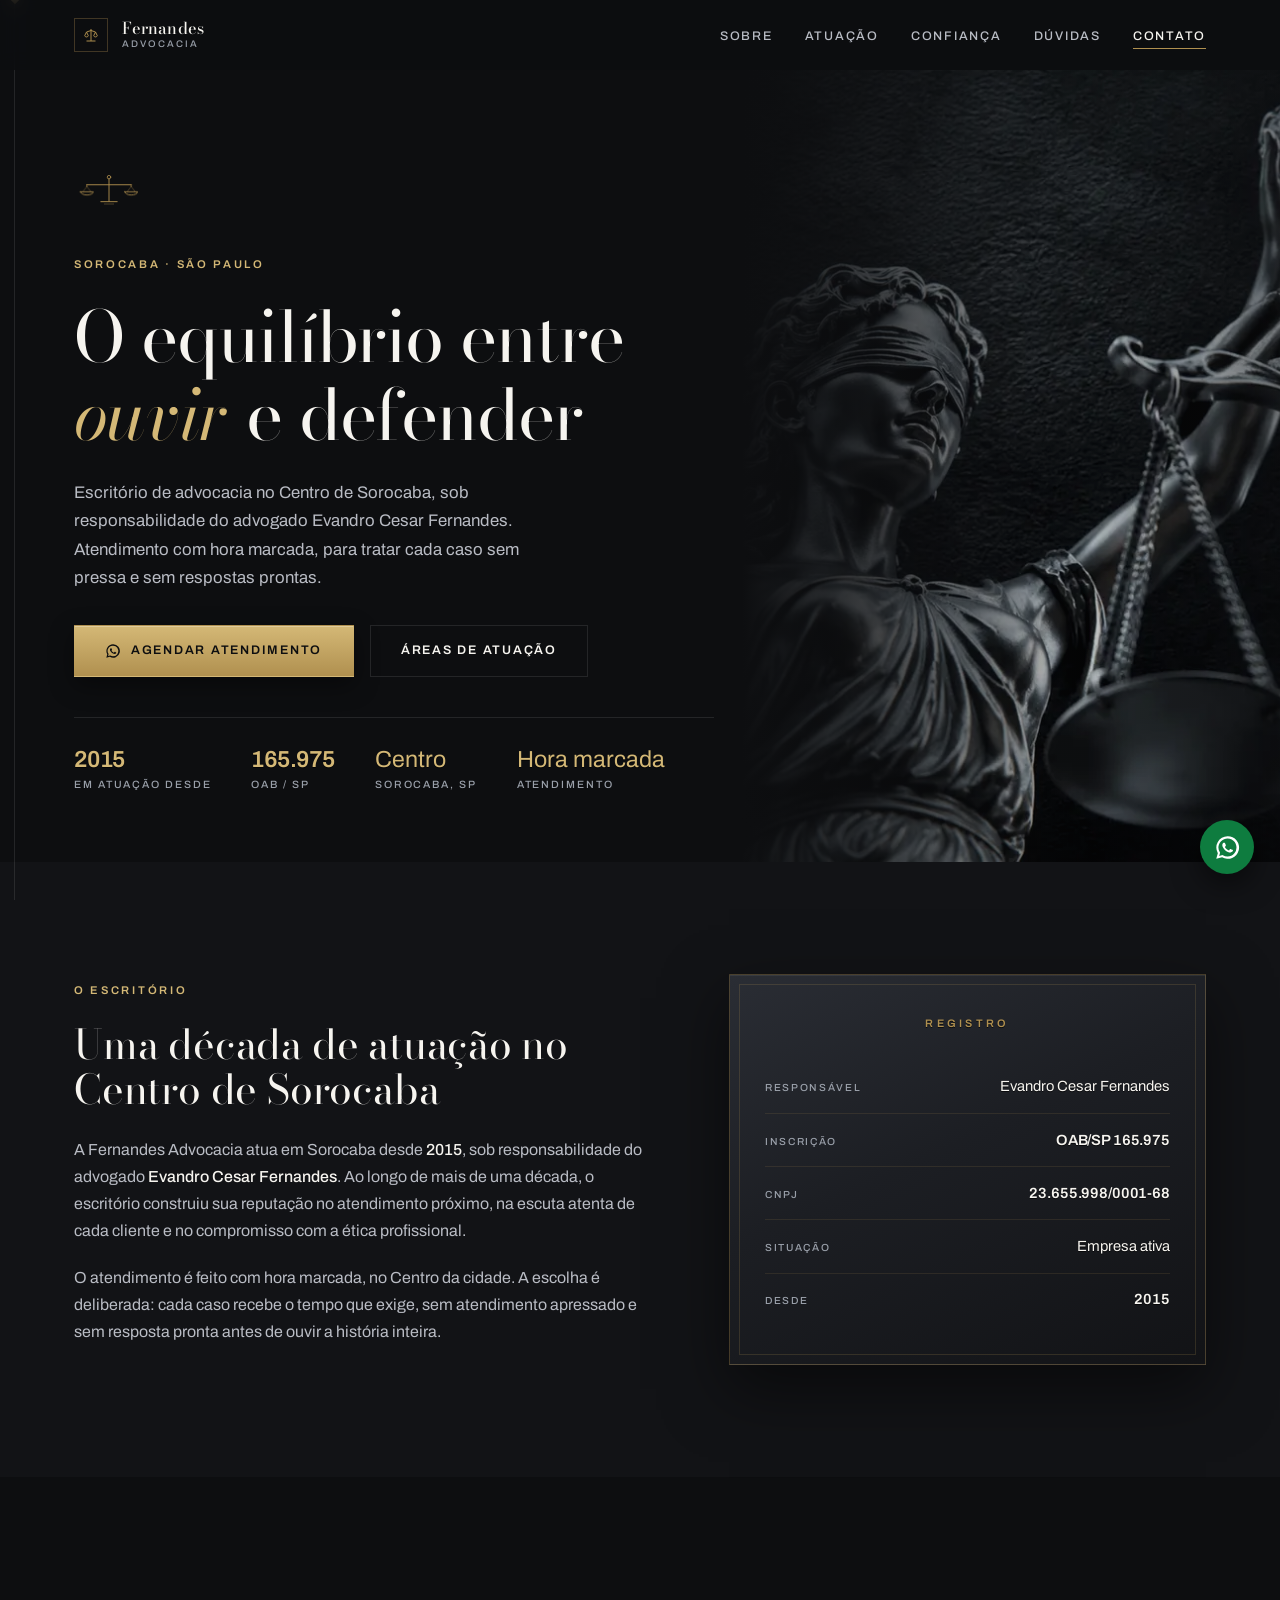
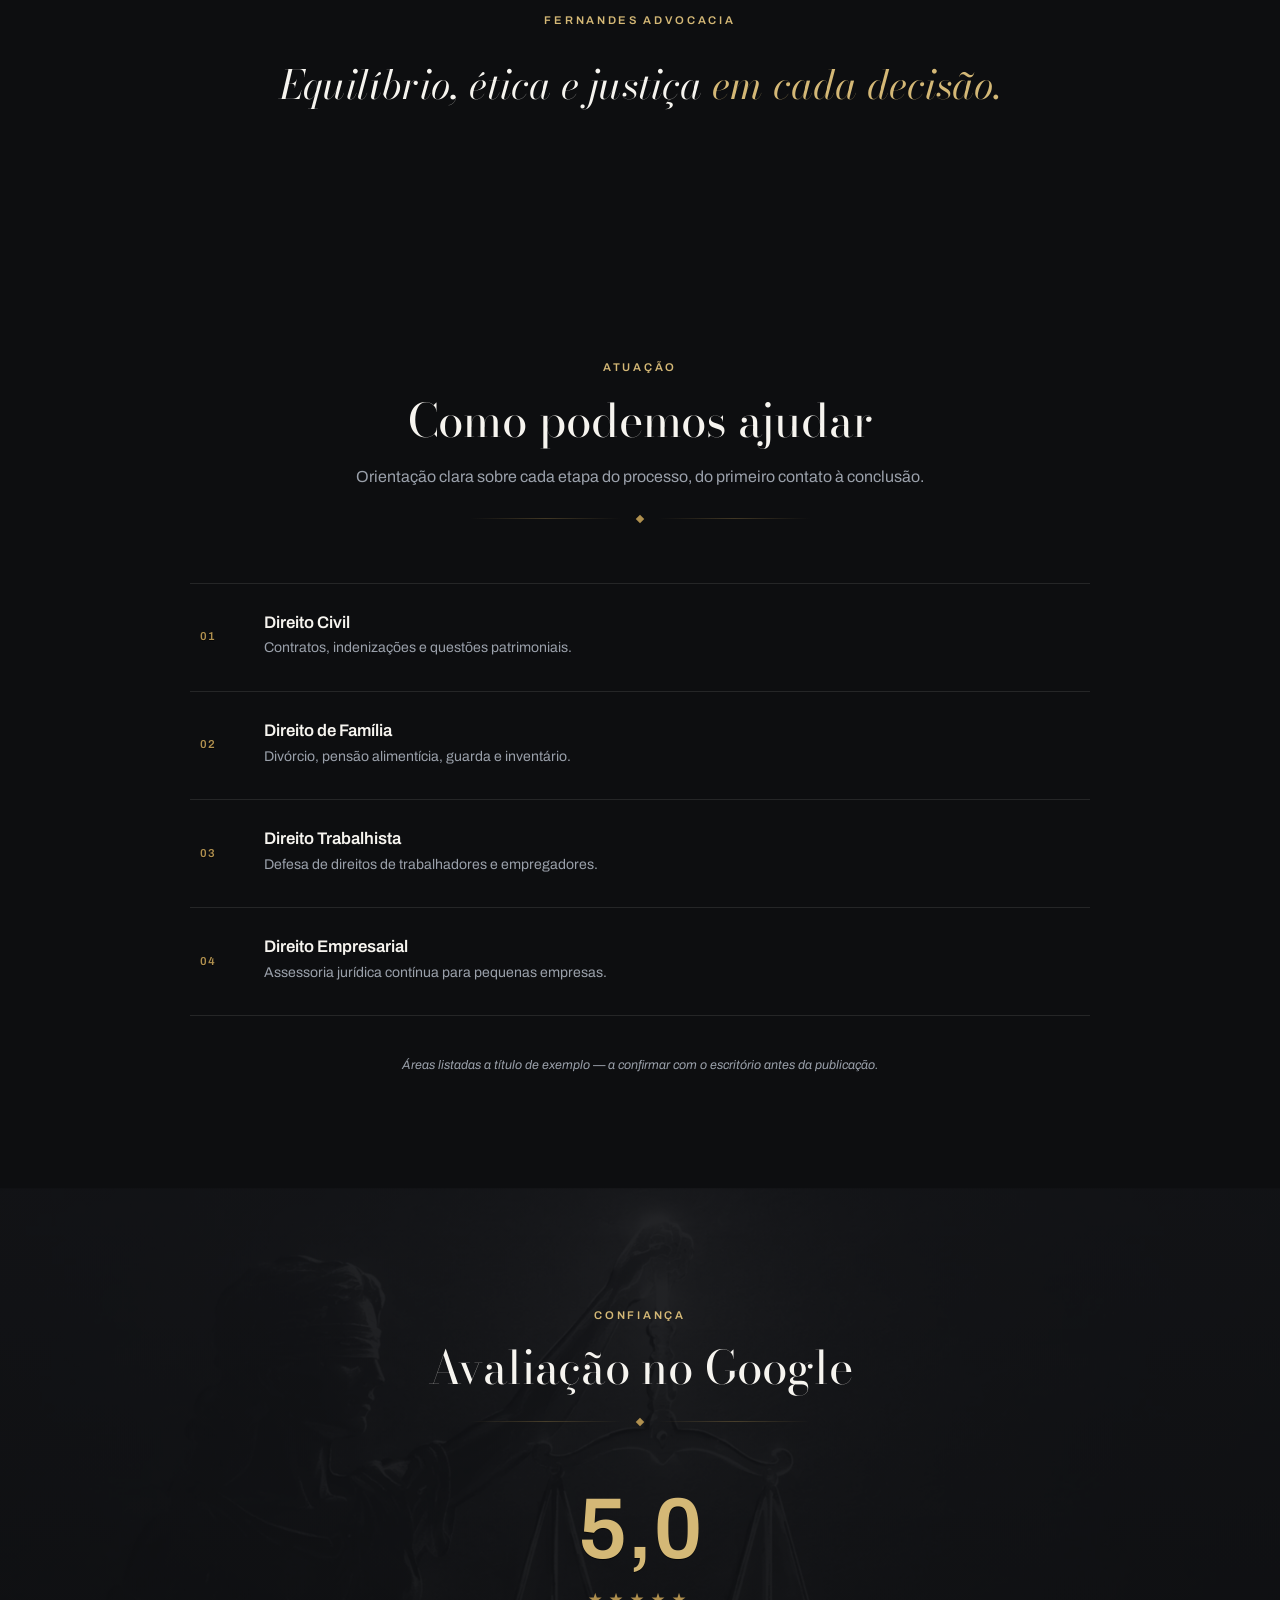
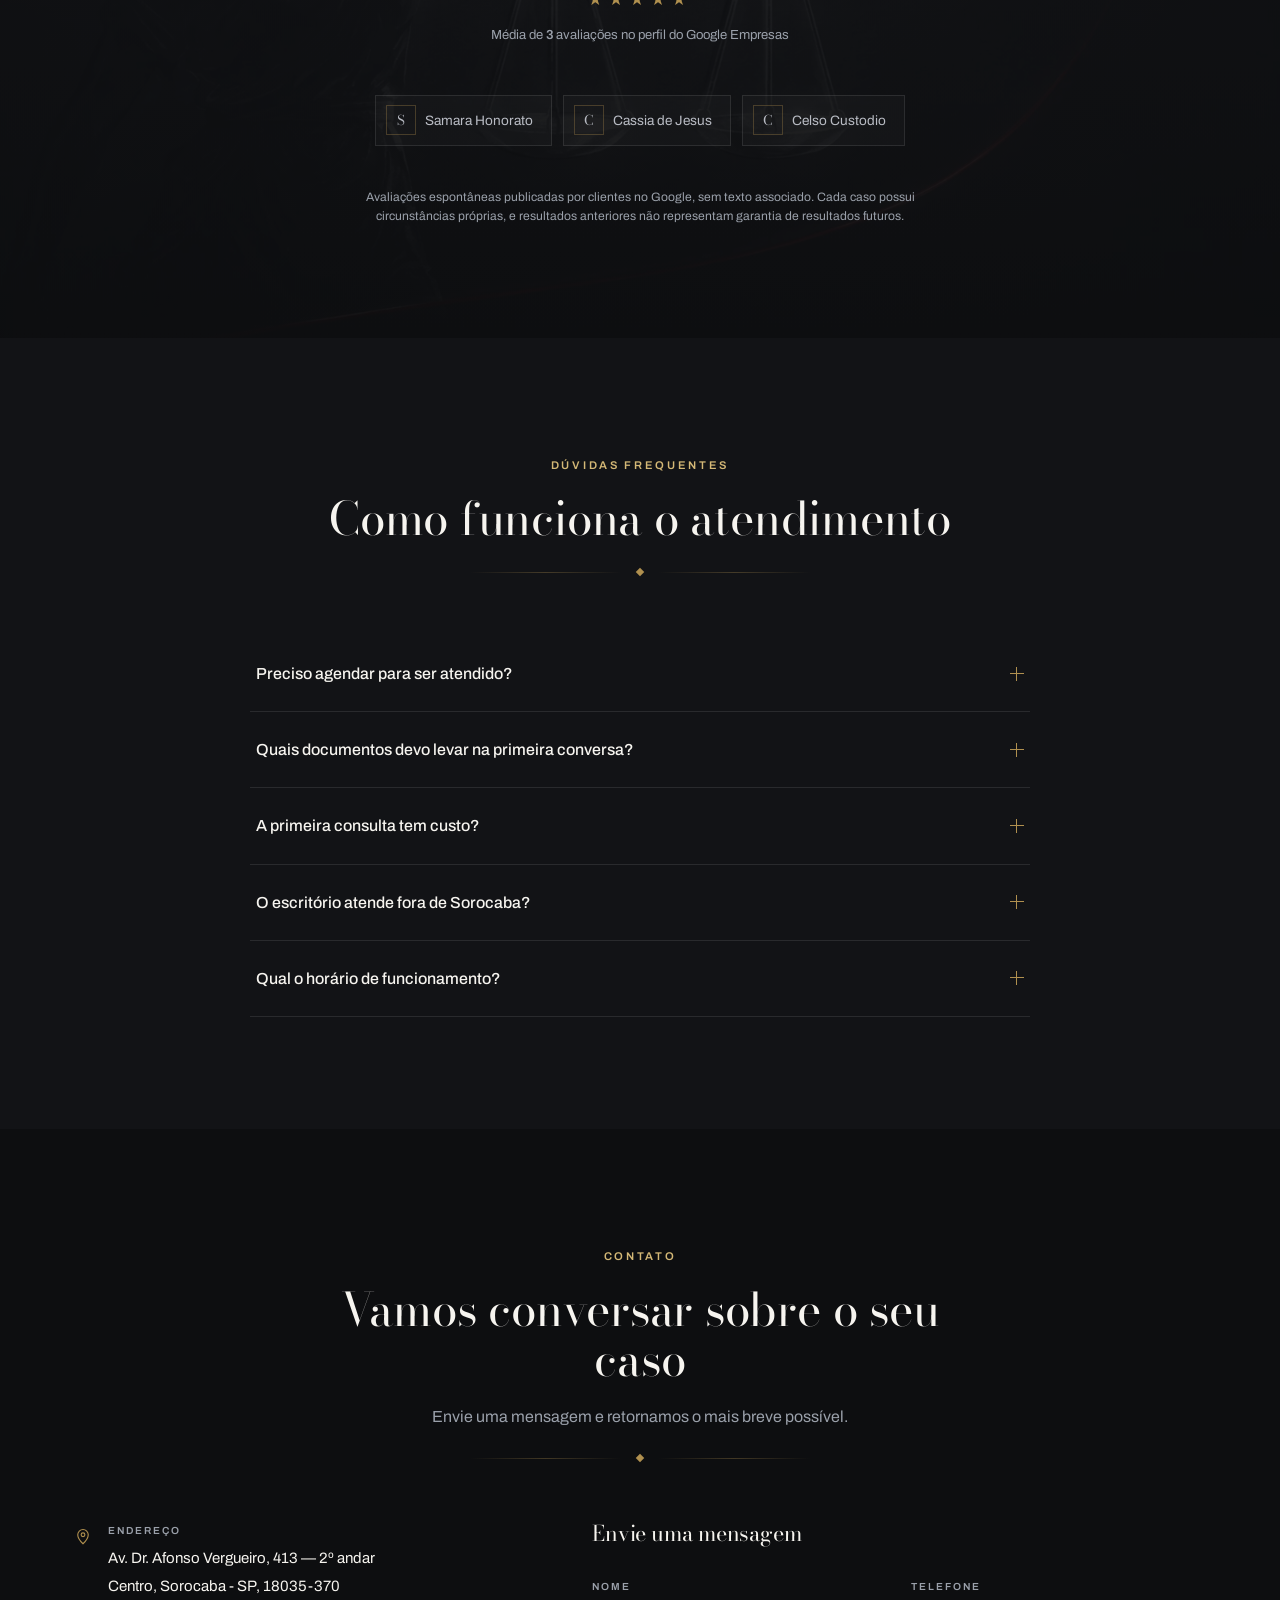
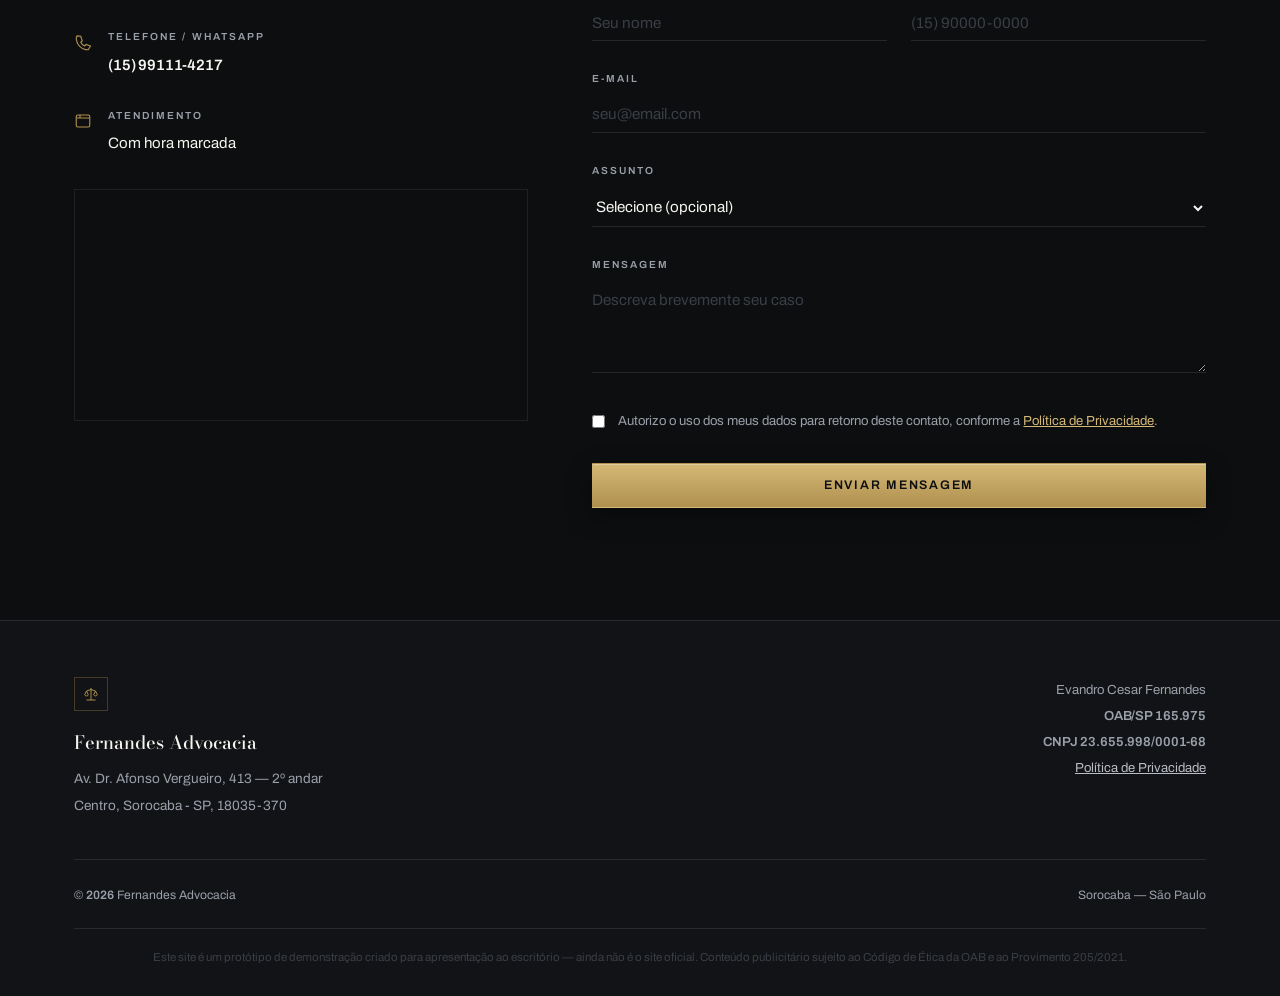
==== commit 1a3c717d: "Devolve ao celular as peças do conceito que só existiam no desktop O conceito é placa de bronze grav" ====
--- a/index.html
+++ b/index.html
@@ -309,7 +309,7 @@
 
     <div class="nota-bloco revelar">
       <span class="nota-valor num">5,0</span>
-      <div class="nota-estrelas" aria-hidden="true">★★★★★</div>
+      <div class="nota-estrelas" aria-hidden="true"><span>★</span><span>★</span><span>★</span><span>★</span><span>★</span></div>
       <p class="nota-fonte">Média de <span class="num">3</span> avaliações no perfil do Google Empresas</p>
     </div>
 
--- a/css/style.css
+++ b/css/style.css
@@ -630,26 +630,13 @@
   display:flex;align-items:center;justify-content:center;
   box-shadow:0 10px 28px rgba(0,0,0,.5);
   text-decoration:none;
-  transition:transform .3s var(--ease-saida);
+  transition:transform .3s var(--ease-saida), opacity .3s ease;
 }
 .zap:hover{transform:scale(1.09);}
 .zap svg{width:27px;height:27px;}
 @media (max-width:680px){ .zap{right:1rem;bottom:1rem;width:50px;height:50px;} }
 
-/* ==========================================================================
-   Menu mobile
-   ========================================================================== */
-@media (max-width:900px){
-  .nav-links{display:none;}
-  .menu-toggle{display:block;}
-  .nav-links.aberto{
-    display:flex;flex-direction:column;gap:1.4rem;
-    position:absolute;top:100%;left:0;right:0;
-    background:var(--grafite-900);
-    padding:1.8rem 1.5rem 2rem;
-    border-bottom:1px solid var(--linha);
-  }
-}
+/* O menu do celular virou tela cheia — está na camada mobile, mais abaixo. */
 
 /* ==========================================================================
    Página institucional simples (privacidade)
@@ -728,6 +715,413 @@
 .hero-imagem{animation:sobe 1.4s var(--ease-saida) both;}
 
 /* ==========================================================================
+   CAMADA MOBILE
+   O conceito do site é placa de bronze gravada, e no celular ele perdia
+   justamente as peças que sustentam esse conceito: o fio de prumo sumia
+   abaixo de 1280px, a luz do hero era exclusiva de ponteiro, o filete de
+   ouro das áreas só crescia no hover e a paralaxe da citação não funciona
+   em iOS. Aqui tudo isso volta, com o dedo e a rolagem no lugar do mouse.
+   ========================================================================== */
+
+/* Âncora não para atrás do cabeçalho grudado */
+html{scroll-padding-top:5rem;}
+
+/* ==========================================================================
+   Fio de prumo — volta ao celular
+   É o fio da balança, o elemento que dá nome ao gesto da página. Ficava de
+   fora abaixo de 1280px, ou seja, em todo telefone. Encostado na margem ele
+   funciona igual: uma régua de leitura na borda da tela.
+   ========================================================================== */
+@media (max-width:1280px){
+  .prumo{display:block;left:.9rem;}
+  .prumo-peso{
+    width:6px;height:6px;margin-left:-3px;margin-top:-3px;
+    box-shadow:0 0 8px rgba(212,184,118,.7);
+  }
+}
+@media (max-width:420px){
+  .prumo{left:.55rem;}
+}
+
+/* ==========================================================================
+   Toque: retorno no :active, alvos maiores
+   ========================================================================== */
+@media (hover:none),(pointer:coarse){
+  a,button,summary,label,.area{-webkit-tap-highlight-color:transparent;}
+
+  .btn:active{transform:translateY(1px) scale(.98);}
+  .btn-ouro:active{background:linear-gradient(180deg,var(--ouro),#96793f);}
+  .btn-fantasma:active{border-color:var(--ouro);color:var(--ouro-claro);}
+  .zap:active{transform:scale(.93);}
+  .contato-lista a:active,.rodape-dados a:active{color:var(--ouro-claro);}
+  .nav-links a:active{color:var(--ouro-claro);}
+
+  /* Botão de largura cheia rende melhor no polegar */
+  .hero-acoes{gap:.75rem;}
+  .hero-acoes .btn{flex:1 1 100%;padding:1.05rem 1.6rem;}
+
+  .duvida summary{padding-block:1.35rem;}
+  .contato-lista a{display:inline-block;padding-block:.3rem;}
+}
+
+/* ==========================================================================
+   Hero — a luz existe sem ponteiro e a imagem tem profundidade
+   ========================================================================== */
+@media (hover:none),(pointer:coarse){
+  /* A luz de ouro deixa de esperar o mouse: ela caminha sozinha pelo hero,
+     e o toque a puxa para onde o dedo encostou. */
+  .hero-luz{
+    opacity:1;
+    background:radial-gradient(420px circle at var(--mx,50%) var(--my,32%),
+               rgba(176,144,79,.16), transparent 70%);
+    transition:background .8s ease;
+    animation:luzCaminha 16s ease-in-out infinite alternate;
+  }
+  .hero.tocado .hero-luz{animation:none;}
+}
+@keyframes luzCaminha{
+  from{--mx:26%;--my:24%;}
+  to  {--mx:76%;--my:44%;}
+}
+/* Sem @property o navegador não interpola as posições da luz */
+@property --mx{ syntax:'<percentage>'; inherits:true; initial-value:50%; }
+@property --my{ syntax:'<percentage>'; inherits:true; initial-value:32%; }
+
+@media (max-width:960px){
+  .hero-imagem{height:min(340px,42svh);overflow:hidden;}
+  /* A escultura respira devagar em vez de ficar como um bloco parado */
+  .hero-imagem img{animation:respiraFoto 22s ease-in-out infinite alternate;}
+  .balanca{width:86px;height:86px;margin-bottom:1.2rem;}
+  .hero h1{font-size:clamp(2.3rem,9vw,3.2rem);margin:1.1rem 0 1.3rem;}
+  .hero-sub{font-size:1rem;}
+  .hero-dados{gap:1.5rem 2rem;padding-top:1.5rem;}
+  .dado-valor{font-size:1.3rem;}
+}
+@keyframes respiraFoto{
+  from{transform:scale(1) translateY(0);}
+  to  {transform:scale(1.09) translateY(-8px);}
+}
+
+/* A foto do hero desliza contra a rolagem: dá camada onde antes era um corte seco */
+@supports (animation-timeline: view()){
+  @media (max-width:960px){
+    .hero-imagem img{
+      animation:fotoParalaxe linear both;
+      animation-timeline:view();
+      animation-range:entry 0% exit 100%;
+    }
+  }
+}
+@keyframes fotoParalaxe{
+  from{transform:scale(1.14) translateY(-6%);}
+  to  {transform:scale(1.14) translateY(6%);}
+}
+
+/* A balança devolve o toque: bate de novo quando o dedo encosta */
+@media (hover:none),(pointer:coarse){
+  .balanca{cursor:pointer;}
+  .balanca.batendo .viga{animation:assenta 2.4s var(--ease-saida) both;}
+  .balanca.batendo .prato-e,
+  .balanca.batendo .prato-d{animation:assenta-inv 2.4s var(--ease-saida) both;}
+}
+
+/* ==========================================================================
+   Placa de bronze — a luz atravessa a gravação quando ela entra
+   No desktop a placa já é o centro da seção. No celular ela chegava e ficava
+   parada. Agora uma faixa de luz corre pelo metal e as linhas gravadas
+   aparecem em cascata, uma a uma, como quem lê o registro.
+   ========================================================================== */
+@media (hover:none),(pointer:coarse){
+.placa{overflow:hidden;}
+.placa::after{
+  content:"";position:absolute;top:0;bottom:0;left:-60%;width:55%;
+  background:linear-gradient(100deg,
+    transparent 0%,
+    rgba(246,244,239,.05) 35%,
+    rgba(212,184,118,.16) 50%,
+    rgba(246,244,239,.05) 65%,
+    transparent 100%);
+  transform:skewX(-14deg);
+  pointer-events:none;opacity:0;
+}
+.placa.visivel::after{animation:luzNoMetal 1.5s cubic-bezier(.3,0,.2,1) .35s both;}
+@keyframes luzNoMetal{
+  0%  {opacity:0;left:-60%;}
+  12% {opacity:1;}
+  88% {opacity:1;}
+  100%{opacity:0;left:105%;}
+}
+
+.placa-linha{
+  opacity:0;transform:translateY(10px);
+  transition:opacity .6s var(--ease-saida), transform .6s var(--ease-saida);
+}
+.placa.visivel .placa-linha{opacity:1;transform:none;}
+.placa.visivel .placa-linha:nth-of-type(1){transition-delay:.34s;}
+.placa.visivel .placa-linha:nth-of-type(2){transition-delay:.42s;}
+.placa.visivel .placa-linha:nth-of-type(3){transition-delay:.50s;}
+.placa.visivel .placa-linha:nth-of-type(4){transition-delay:.58s;}
+.placa.visivel .placa-linha:nth-of-type(5){transition-delay:.66s;}
+}
+
+@media (max-width:640px){
+  .placa{padding:2rem 1.5rem;}
+  .placa-linha{flex-wrap:wrap;gap:.2rem .8rem;padding:.75rem 0;}
+  .placa-valor{text-align:left;}
+}
+
+/* ==========================================================================
+   Citação — paralaxe de verdade
+   O background-attachment:fixed é ignorado no iOS e desligado aqui abaixo de
+   820px, então a faixa virava uma foto parada. A imagem sai do background e
+   vira camada própria, que desliza contra a rolagem.
+   ========================================================================== */
+@media (max-width:820px){
+  .citacao{
+    background-image:none;
+    background-color:var(--grafite-900);
+    overflow:hidden;
+  }
+  .citacao::before{
+    content:"";position:absolute;left:0;right:0;top:-14%;bottom:-14%;
+    background:url('../assets/img/balanca-macro.webp') center/cover no-repeat;
+    z-index:0;
+  }
+  .citacao::after{
+    content:"";position:absolute;inset:0;z-index:1;
+    background:linear-gradient(180deg,rgba(13,14,16,.84),rgba(13,14,16,.93));
+  }
+  .citacao .container{position:relative;z-index:2;}
+}
+@supports (animation-timeline: view()){
+  @media (max-width:820px){
+    .citacao::before{
+      animation:citaParalaxe linear both;
+      animation-timeline:view();
+      animation-range:entry 0% exit 100%;
+    }
+  }
+}
+@keyframes citaParalaxe{
+  from{transform:translateY(-9%);}
+  to  {transform:translateY(9%);}
+}
+
+/* ==========================================================================
+   Áreas — o filete de ouro segue a leitura
+   No desktop o hover acende a linha. No celular quem acende é a rolagem: a
+   área que está no meio da tela é a que fica gravada, e a seta aparece.
+   ========================================================================== */
+@media (hover:none),(pointer:coarse){
+  .area{transition:padding-left .5s var(--ease-saida), background .5s ease;}
+  .area.ativa{padding-left:1.4rem;background:rgba(246,244,239,.028);}
+  .area.ativa::before{transform:scaleY(1);}
+  .area.ativa .area-num{color:var(--ouro-claro);}
+  .area.ativa .area-corpo h3{color:var(--osso);}
+}
+@media (max-width:640px){
+  /* A seta volta: ela é o sinal de que aquela área está ativa */
+  .area-seta{display:block;}
+  .area{grid-template-columns:auto 1fr auto;gap:1rem;padding:1.5rem .3rem;}
+  .area-seta svg{width:16px;height:16px;}
+  .area.ativa .area-seta{opacity:1;transform:translateX(0);}
+}
+
+/* ==========================================================================
+   Confiança — a nota e as estrelas entram no ritmo
+   ========================================================================== */
+@media (hover:none),(pointer:coarse){
+  .nota-estrelas{display:inline-flex;gap:.1em;letter-spacing:0;}
+  .nota-estrelas span{
+    opacity:0;transform:scale(.4) rotate(-25deg);
+    transition:opacity .5s var(--ease-saida), transform .55s cubic-bezier(.34,1.45,.64,1);
+  }
+  .nota-bloco.visivel .nota-estrelas span{opacity:1;transform:none;}
+  .nota-bloco.visivel .nota-estrelas span:nth-child(1){transition-delay:.20s;}
+  .nota-bloco.visivel .nota-estrelas span:nth-child(2){transition-delay:.30s;}
+  .nota-bloco.visivel .nota-estrelas span:nth-child(3){transition-delay:.40s;}
+  .nota-bloco.visivel .nota-estrelas span:nth-child(4){transition-delay:.50s;}
+  .nota-bloco.visivel .nota-estrelas span:nth-child(5){transition-delay:.60s;}
+
+  .avaliador{
+    opacity:0;transform:translateY(14px);
+    transition:opacity .6s var(--ease-saida), transform .6s var(--ease-saida);
+  }
+  .avaliadores.visivel .avaliador:nth-child(1){opacity:1;transform:none;transition-delay:.10s;}
+  .avaliadores.visivel .avaliador:nth-child(2){opacity:1;transform:none;transition-delay:.20s;}
+  .avaliadores.visivel .avaliador:nth-child(3){opacity:1;transform:none;transition-delay:.30s;}
+}
+
+/* ==========================================================================
+   Dúvidas — a resposta abre com altura animada
+   O <details> abria com corte seco. Com ::details-content e interpolate-size
+   ele desliza; onde não houver suporte, continua abrindo como antes.
+   ========================================================================== */
+@supports (interpolate-size: allow-keywords){
+  :root{interpolate-size:allow-keywords;}
+}
+@supports selector(::details-content){
+  .duvida::details-content{
+    block-size:0;overflow:hidden;
+    transition:block-size .45s var(--ease-saida),
+               content-visibility .45s allow-discrete;
+  }
+  .duvida[open]::details-content{block-size:auto;}
+}
+@media (hover:none),(pointer:coarse){
+  .duvida[open] summary{color:var(--ouro-claro);}
+  .duvida summary:active{color:var(--ouro-claro);}
+}
+
+/* ==========================================================================
+   Formulário
+   ========================================================================== */
+@media (max-width:900px){
+  /* Abaixo de 16px o iOS dá zoom no campo ao focar e desalinha a página */
+  .campo input,.campo textarea,.campo select{font-size:16px;padding:.75rem 0;}
+  .campo textarea{min-height:120px;}
+  .campo label{font-size:.66rem;}
+  .consentimento input{width:20px;height:20px;}
+  .mapa iframe{height:200px;}
+  /* Sem hover, o mapa já entra legível */
+  .mapa{filter:grayscale(.55) contrast(.95) brightness(.95);}
+}
+/* A linha do campo cresce do centro quando ele recebe foco.
+   No desktop o campo já responde pela cor da borda: isto é só para o toque. */
+@media (hover:none),(pointer:coarse){
+.campo{position:relative;}
+.campo input,.campo textarea,.campo select{position:relative;z-index:1;}
+.campo:has(input,textarea,select)::after{
+  content:"";position:absolute;left:50%;right:50%;bottom:0;height:1px;
+  background:var(--ouro);
+  transition:left .35s var(--ease-saida), right .35s var(--ease-saida);
+}
+.campo:focus-within::after{left:0;right:0;}
+}
+
+/* ==========================================================================
+   WhatsApp flutuante — um anel que chama a atenção e depois para
+   ========================================================================== */
+.zap{bottom:calc(1.6rem + env(safe-area-inset-bottom,0px));}
+@media (hover:none),(pointer:coarse){
+.zap::before{
+  content:"";position:absolute;inset:0;border-radius:50%;
+  border:1px solid var(--whatsapp);
+  animation:anelZap 2.6s ease-out 3s 3 both;
+  pointer-events:none;
+}
+}
+@keyframes anelZap{
+  0%  {transform:scale(1);opacity:.8;}
+  70% {transform:scale(1.65);opacity:0;}
+  100%{transform:scale(1.65);opacity:0;}
+}
+@media (max-width:680px){
+  .zap{right:1rem;bottom:calc(1rem + env(safe-area-inset-bottom,0px));width:50px;height:50px;}
+}
+
+/* ==========================================================================
+   Menu de tela cheia
+   O painel dobrado sob o cabeçalho era o trecho mais genérico da página.
+   Vira uma tela inteira em Didone, com os itens entrando em cascata e o
+   emblema da balança ao fundo.
+   ========================================================================== */
+@media (max-width:900px){
+  .menu-toggle{
+    display:block;position:relative;z-index:301;
+    width:44px;height:44px;font-size:1.5rem;
+  }
+
+  .nav-links{
+    display:flex;
+    position:fixed;z-index:300;
+    /* Não dá para usar inset:0 aqui: o backdrop-filter do cabeçalho o torna
+       bloco de referência de position:fixed, e inset:0 viraria o tamanho do
+       próprio cabeçalho. Como ele é sticky em top:0, a origem dele é sempre
+       (0,0) — medir a tela explicitamente funciona com ou sem esse efeito. */
+    top:0;left:0;width:100vw;height:100vh;height:100dvh;
+    flex-direction:column;justify-content:center;align-items:stretch;
+    gap:0;
+    padding:0 8vw calc(3rem + env(safe-area-inset-bottom,0px));
+    background:var(--grafite-900);
+    visibility:hidden;opacity:0;pointer-events:none;
+    transition:opacity .4s var(--ease-saida), visibility 0s linear .4s;
+  }
+  /* Moldura dupla, a mesma da placa de bronze */
+  .nav-links::before{
+    content:"";position:absolute;inset:1.1rem;
+    border:1px solid rgba(176,144,79,.16);
+    pointer-events:none;
+  }
+  .nav-links::after{
+    content:"";position:absolute;right:-6vw;bottom:-4vh;
+    width:min(280px,64vw);aspect-ratio:1;
+    background:url("data:image/svg+xml,%3Csvg xmlns='http://www.w3.org/2000/svg' viewBox='0 0 24 24' fill='none' stroke='%23b0904f' stroke-width='.55'%3E%3Cpath d='M12 4v16M6 20h12M12 6l-6 2M12 6l6 2'/%3E%3Cpath d='M6 8l-2.4 5a2.6 2.6 0 0 0 4.8 0Z'/%3E%3Cpath d='M18 8l-2.4 5a2.6 2.6 0 0 0 4.8 0Z'/%3E%3C/svg%3E") no-repeat center/contain;
+    opacity:0;transform:translateY(24px);
+    transition:opacity .9s var(--ease-saida) .18s, transform .9s var(--ease-saida) .18s;
+    pointer-events:none;
+  }
+  .nav-links.aberto{
+    visibility:visible;opacity:1;pointer-events:auto;
+    transition:opacity .4s var(--ease-saida), visibility 0s linear 0s;
+  }
+  .nav-links.aberto::after{opacity:.5;transform:none;}
+
+  .nav-links li{
+    list-style:none;position:relative;
+    border-bottom:1px solid var(--linha);
+    counter-increment:menu;
+  }
+  .nav-links{counter-reset:menu;}
+  .nav-links li::before{
+    content:"0" counter(menu);
+    position:absolute;right:0;top:50%;transform:translateY(-50%);
+    font-size:.62rem;letter-spacing:.2em;color:var(--ouro);
+    font-weight:600;
+    opacity:0;transition:opacity .5s ease .3s;
+  }
+  .nav-links.aberto li::before{opacity:.8;}
+
+  .nav-links a{
+    display:block;padding:1.05rem 0;
+    font-family:'Bodoni Moda',Didot,serif;
+    font-size:clamp(1.8rem,8vw,2.5rem);font-weight:400;
+    letter-spacing:0;text-transform:none;
+    color:var(--osso);
+    opacity:0;transform:translateY(22px);
+    transition:opacity .55s var(--ease-saida), transform .55s var(--ease-saida),
+               color .3s ease;
+  }
+  .nav-links a::after{bottom:.9rem;}
+  .nav-links a.ativo{color:var(--ouro-claro);}
+  .nav-links.aberto a{opacity:1;transform:none;}
+  .nav-links.aberto li:nth-child(1) a{transition-delay:.08s;}
+  .nav-links.aberto li:nth-child(2) a{transition-delay:.14s;}
+  .nav-links.aberto li:nth-child(3) a{transition-delay:.20s;}
+  .nav-links.aberto li:nth-child(4) a{transition-delay:.26s;}
+  .nav-links.aberto li:nth-child(5) a{transition-delay:.32s;}
+
+  body.menu-aberto{overflow:hidden;}
+  /* O cabeçalho tem z-index 50 e cria contexto de empilhamento: o menu (300)
+     vive dentro dele, então o botão do WhatsApp (70) ficava por cima. */
+  body.menu-aberto .zap{opacity:0;pointer-events:none;}
+  body.menu-aberto header{background:var(--grafite-900);border-bottom-color:transparent;}
+}
+
+/* ==========================================================================
+   Ritmo geral no celular
+   ========================================================================== */
+@media (max-width:820px){
+  section{padding:5rem 0;}
+  .citacao{padding:5.5rem 0;}
+  .cabeca{margin-bottom:2.8rem;}
+  .sobre-grade{gap:2.6rem;}
+  .rodape-grade{margin-bottom:2rem;}
+  /* O botão do WhatsApp fica no canto: o rodapé precisa de folga */
+  footer{padding-bottom:5.5rem;}
+}
+
+/* ==========================================================================
    Movimento reduzido — desliga tudo que se move
    ========================================================================== */
 @media (prefers-reduced-motion:reduce){
@@ -735,6 +1129,12 @@
   .viga,.prato-e,.prato-d{animation:none !important;}
   .prumo-fio,.prumo-peso{transition:none !important;}
   .citacao{background-attachment:scroll !important;}
+  /* Animação ligada à rolagem ignora duração: precisa ser desligada pelo nome */
+  .hero-imagem img,.citacao::before,.hero-luz,.placa::after,.zap::before{animation:none !important;}
+  .placa-linha,.avaliador,.nota-estrelas span{opacity:1 !important;transform:none !important;}
+  .nav-links a,.nav-links li::before,.nav-links::after{opacity:1 !important;transform:none !important;}
+  .duvida::details-content{transition:none !important;}
+  .campo:has(input,textarea,select)::after{transition:none !important;}
   *,*::before,*::after{
     animation-duration:.001ms !important;
     animation-iteration-count:1 !important;
